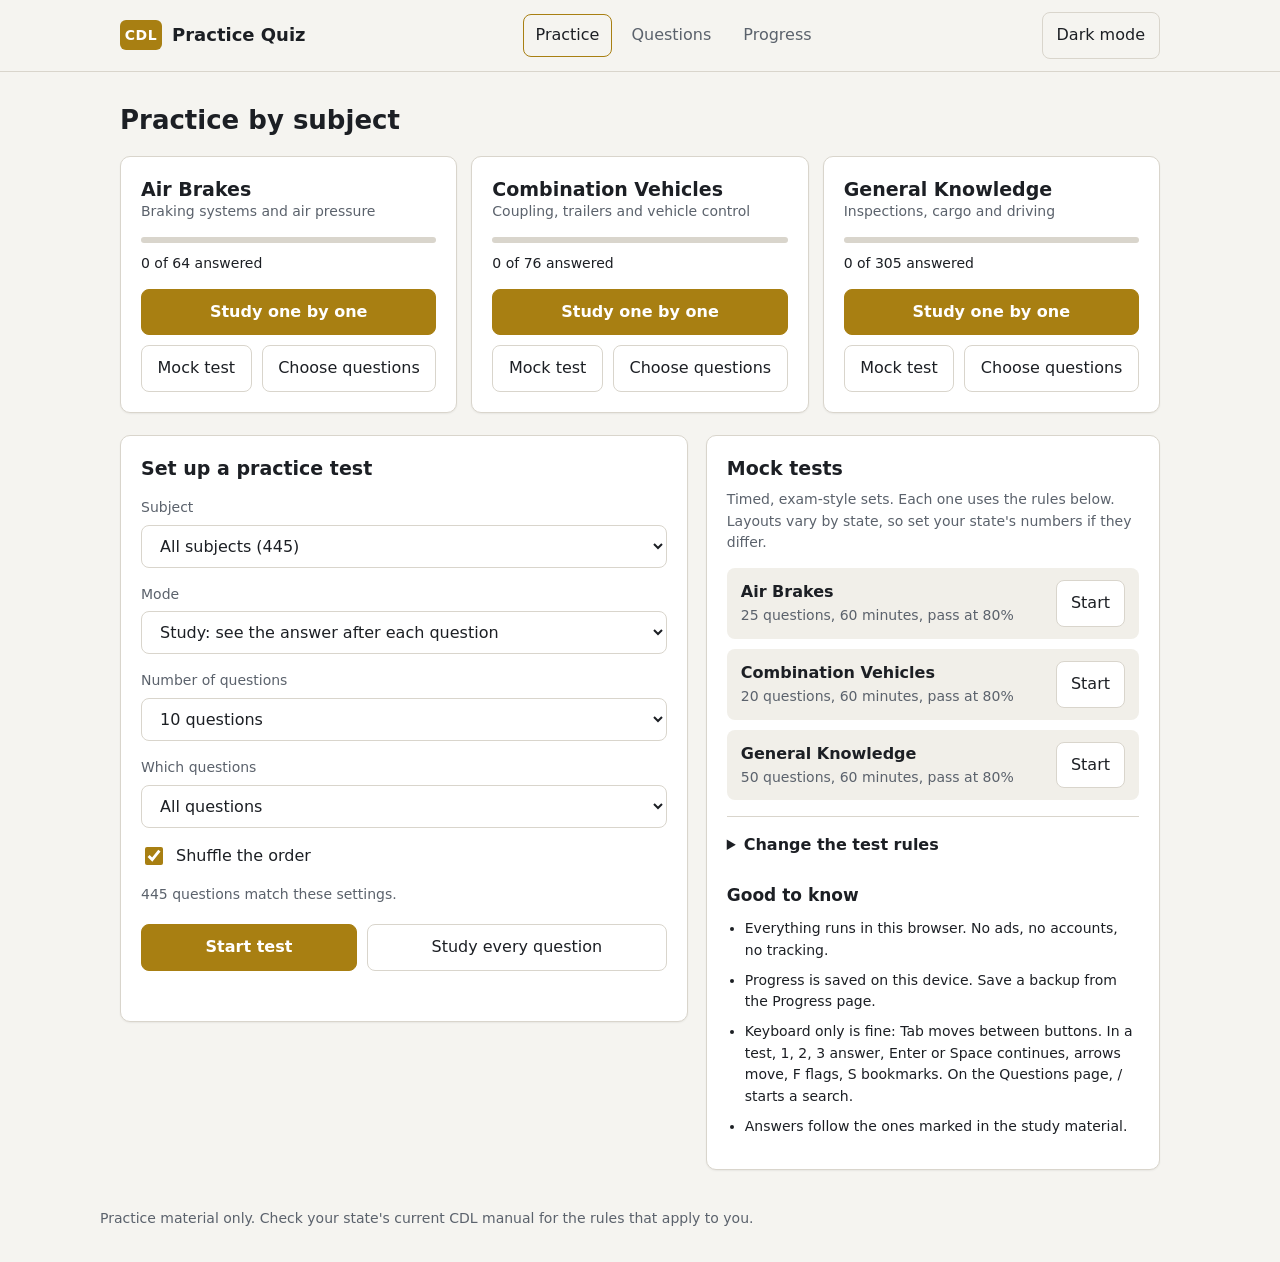
==== CDL-Practice-Quiz.html @ c2ed63c2 "Add an explanation box to the quiz; it appears after an answer once explanations are added" ====
<!doctype html>
<html lang="en" data-theme="dark">
<head>
<meta charset="utf-8">
<meta name="viewport" content="width=device-width,initial-scale=1">
<meta name="description" content="Free CDL practice quiz for air brakes, combination vehicles and general knowledge. Works offline. No ads, no accounts, no tracking.">
<meta http-equiv="Content-Security-Policy" content="default-src 'none'; script-src 'self' 'unsafe-inline'; style-src 'self' 'unsafe-inline'; img-src 'self' data:; connect-src 'none'; manifest-src 'self'; worker-src 'self'; base-uri 'none'; form-action 'none'">
<title>CDL Practice Quiz</title>
<style>
/* Colours are tokens so light and dark stay consistent. data-theme on <html> picks the set. */
:root {
  color-scheme: dark;
  --bg: #15171a;
  --panel: #1f2227;
  --panel-2: #272b31;
  --text: #f1f3f5;
  --muted: #aab1bb;
  --line: #353a42;
  --accent: #e8c65d;
  --accent-ink: #15171a;
  --good: #7fdcb5;
  --good-bg: #1d3a30;
  --bad: #ff9aa0;
  --bad-bg: #42262c;
  --selected-bg: #3a3424;
  --focus: #e8c65d;
  --shadow: 0 1px 2px rgba(0, 0, 0, .35);
  --radius: 10px;
}

:root[data-theme="light"] {
  color-scheme: light;
  --bg: #f5f4f0;
  --panel: #ffffff;
  --panel-2: #f1efe9;
  --text: #1c1f24;
  --muted: #5b626c;
  --line: #d9d5cc;
  --accent: #a87f12;
  --accent-ink: #ffffff;
  --good: #14744b;
  --good-bg: #e2f4ea;
  --bad: #b21f30;
  --bad-bg: #fbe5e7;
  --selected-bg: #faf2d9;
  --focus: #a87f12;
  --shadow: 0 1px 2px rgba(20, 20, 20, .06);
}

* { box-sizing: border-box; }
[hidden] { display: none !important; }

body {
  margin: 0;
  background: var(--bg);
  color: var(--text);
  font: 16px/1.55 system-ui, "Segoe UI", Roboto, sans-serif;
}

h1, h2, h3 { line-height: 1.3; margin: 0 0 12px; }
h1.page-title { font-size: 26px; margin: 8px 0 18px; }
h2 { font-size: 19px; }
h3 { font-size: 17px; }
p { margin: 0 0 10px; }
ul.plain { margin: 0 0 12px; padding-left: 18px; }
ul.plain li { margin-bottom: 8px; }

button, select, input {
  font: inherit;
  color: var(--text);
  background: var(--panel);
  border: 1px solid var(--line);
  border-radius: 8px;
  padding: 10px 14px;
}
button { cursor: pointer; }
button:hover:not(:disabled), select:hover { border-color: var(--accent); }
button:disabled { opacity: .45; cursor: default; }
button:focus-visible, select:focus-visible, input:focus-visible, .button-like:focus-within {
  outline: 3px solid var(--focus);
  outline-offset: 3px;
}
.primary { background: var(--accent); color: var(--accent-ink); border-color: var(--accent); font-weight: 700; }
.ghost { background: transparent; }
.danger { color: var(--bad); }
.error { color: var(--bad); }
select, input[type="number"], input[type="search"] { width: 100%; }
input[type="checkbox"] { width: 18px; height: 18px; padding: 0; accent-color: var(--accent); }

.button-like {
  display: inline-block;
  border: 1px solid var(--line);
  border-radius: 8px;
  padding: 10px 14px;
  cursor: pointer;
  background: var(--panel);
}
.button-like:hover { border-color: var(--accent); }

.wrap { max-width: 1080px; margin: 0 auto; padding: 0 20px; }
.muted { color: var(--muted); }
.small { font-size: 14px; }
.strong { font-weight: 700; }
.hint { margin-top: 14px; }
.foot { padding: 18px 0 32px; }

.skip {
  position: absolute;
  left: -999px;
  top: 0;
  background: var(--accent);
  color: var(--accent-ink);
  padding: 8px 12px;
  z-index: 10;
}
.skip:focus { left: 12px; top: 12px; }

/* header */
.top {
  position: sticky;
  top: 0;
  z-index: 5;
  background: var(--bg);
  border-bottom: 1px solid var(--line);
}
.top-inner { display: flex; flex-wrap: wrap; align-items: center; justify-content: space-between; gap: 10px 18px; padding-top: 12px; padding-bottom: 12px; }
.brand { display: inline-flex; align-items: center; gap: 10px; background: none; border: none; padding: 0; font-weight: 700; }
.brand:hover { border: none; }
.mark {
  display: inline-grid;
  place-items: center;
  width: 42px;
  height: 30px;
  border-radius: 6px;
  background: var(--accent);
  color: var(--accent-ink);
  font-weight: 800;
  font-size: 14px;
  letter-spacing: .04em;
}
.brand-text { font-size: 18px; }
.tabs { display: flex; gap: 6px; flex-wrap: wrap; }
.tabs button { background: none; border-color: transparent; color: var(--muted); padding: 8px 12px; }
.tabs button:hover { border-color: var(--line); color: var(--text); }
.tabs button[aria-current="page"] { color: var(--text); border-color: var(--accent); }

main.wrap { padding-top: 24px; padding-bottom: 20px; }

.panel {
  background: var(--panel);
  border: 1px solid var(--line);
  border-radius: var(--radius);
  padding: 20px;
  box-shadow: var(--shadow);
}

.banner {
  display: flex;
  flex-wrap: wrap;
  justify-content: space-between;
  align-items: center;
  gap: 12px;
  background: var(--panel-2);
  border: 1px solid var(--accent);
  border-radius: var(--radius);
  padding: 14px 18px;
  margin-bottom: 20px;
}
.banner p { margin: 0; }

/* home */
.subject-cards { display: grid; grid-template-columns: repeat(3, minmax(0, 1fr)); gap: 14px; margin-bottom: 22px; }
.subject-card h2 { margin-bottom: 4px; }
.subject-card .bar { margin: 14px 0 10px; }
.subject-card .button-row { margin-top: 14px; }

.home-grid { display: grid; grid-template-columns: minmax(0, 1.25fr) minmax(0, 1fr); gap: 18px; align-items: start; }
#setup-form label { display: block; margin: 16px 0 6px; color: var(--muted); font-size: 14px; }
#setup-form label.check { display: flex; align-items: center; gap: 10px; color: var(--text); font-size: 16px; }
#setup-form #custom { margin-top: 8px; }
#setup-form #match { margin: 16px 0 0; }
.button-row { display: flex; flex-wrap: wrap; gap: 10px; margin-top: 18px; }
.button-row > * { flex: 1 1 auto; }
#setup-message { min-height: 1.4em; margin: 10px 0 0; }

.mock-list { display: grid; gap: 10px; margin: 14px 0 6px; }
.mock-row { display: flex; justify-content: space-between; align-items: center; gap: 12px; background: var(--panel-2); border-radius: 8px; padding: 12px 14px; }
.mock-row p { margin: 0; }
.side-title { margin-top: 22px; }

/* bar */
.bar { height: 6px; background: var(--line); border-radius: 3px; overflow: hidden; }
.bar > div { height: 100%; width: 0; background: var(--accent); transition: width .25s; }

/* quiz */
.quiz-top { display: flex; flex-wrap: wrap; justify-content: space-between; align-items: center; gap: 10px 16px; font-size: 14px; }
.quiz-top-right { display: flex; align-items: center; gap: 8px; flex-wrap: wrap; }
.quiz-top-right #timer { font-variant-numeric: tabular-nums; margin-right: 6px; }
.quiz-top button { padding: 7px 12px; font-size: 14px; }
#progress { transition: width .25s; }
.bar { margin: 14px 0 22px; }
.question { font-size: 23px; line-height: 1.5; margin: 6px 0 22px; outline: none; }
.choices { display: grid; gap: 12px; }
.choice { display: flex; gap: 14px; align-items: flex-start; text-align: left; width: 100%; padding: 16px 18px; min-height: 60px; font-size: 16px; }
.choice .letter { flex: 0 0 28px; font-weight: 700; color: var(--muted); }
.choice.selected { border-color: var(--accent); background: var(--selected-bg); }
.choice.correct { border-color: var(--good); background: var(--good-bg); }
.choice.wrong { border-color: var(--bad); background: var(--bad-bg); }
.choice.locked { cursor: default; }
.choice.locked:hover { border-color: var(--line); }
.choice.selected.locked:hover, .choice.correct.locked:hover, .choice.wrong.locked:hover { border-color: inherit; }

.feedback { min-height: 48px; padding-top: 14px; color: var(--muted); margin: 0; }
.feedback.good { color: var(--good); }
.feedback.bad { color: var(--bad); }

.nav { display: flex; justify-content: space-between; gap: 10px; border-top: 1px solid var(--line); padding-top: 18px; margin-top: 10px; }
.nav button { min-width: 120px; }
.quiz-tools { display: flex; flex-wrap: wrap; gap: 10px; margin: 14px 0 22px; }

.grid { display: flex; flex-wrap: wrap; gap: 6px; border-top: 1px solid var(--line); padding-top: 16px; }
.dot { width: 40px; height: 36px; padding: 0; font-size: 14px; }
.dot.answered { border-color: var(--muted); }
.dot.right { background: var(--good-bg); border-color: var(--good); }
.dot.wrong { background: var(--bad-bg); border-color: var(--bad); }
.dot.flagged { box-shadow: inset 0 -3px 0 var(--accent); }
.dot.active { outline: 2px solid var(--accent); outline-offset: 2px; }

/* results */
.result-card { text-align: left; margin-bottom: 18px; }
.score { font-size: 46px; font-weight: 800; line-height: 1.1; margin: 0 0 6px; }
.verdict { font-size: 18px; font-weight: 700; margin: 0 0 8px; }
.verdict.good { color: var(--good); }
.verdict.bad { color: var(--bad); }
.breakdown { margin-bottom: 16px; }
.breakdown .row { display: flex; justify-content: space-between; padding: 10px 0; border-top: 1px solid var(--line); }
.review-head { display: flex; flex-wrap: wrap; justify-content: space-between; align-items: center; gap: 10px; margin: 30px 0 12px; }
.review-head h2 { margin: 0; }
label.inline { color: var(--muted); font-size: 14px; display: flex; align-items: center; gap: 8px; }
label.inline select { width: auto; }
.review-item { background: var(--panel); border: 1px solid var(--line); border-left-width: 4px; border-radius: 8px; padding: 14px 18px; margin-bottom: 12px; }
.review-item.right { border-left-color: var(--good); }
.review-item.wrong { border-left-color: var(--bad); }
.review-item.unanswered { border-left-color: var(--muted); }
.review-item.ungraded { border-left-color: var(--line); }
.review-item h3 { margin: 4px 0 8px; }
.review-item p { margin: 4px 0; }

/* browse */
.toolbar { display: grid; grid-template-columns: minmax(0, 2fr) minmax(0, 1.3fr) minmax(0, 1fr); gap: 10px; margin-bottom: 10px; }
.browse-list { display: grid; gap: 12px; }
.browse-card { padding: 16px 18px; }
.browse-card h3 { margin: 6px 0 10px; font-size: 17px; }
.browse-head { display: flex; flex-wrap: wrap; justify-content: space-between; align-items: center; gap: 8px; font-size: 14px; }
.badge { font-size: 13px; padding: 3px 9px; border-radius: 999px; border: 1px solid var(--line); color: var(--muted); }
.badge.missed { color: var(--bad); border-color: var(--bad); }
.badge.correct { color: var(--good); border-color: var(--good); }
.browse-answer { margin-bottom: 12px; }
.browse-option { margin: 4px 0; padding: 6px 10px; border-radius: 6px; }
.browse-option.correct { background: var(--good-bg); color: var(--good); }
.browse-card .button-row { margin-top: 6px; }
.browse-card .button-row > * { flex: 0 0 auto; }

/* progress */
.stat-cards { display: grid; grid-template-columns: repeat(auto-fit, minmax(150px, 1fr)); gap: 12px; margin-bottom: 18px; }
.stat-card { padding: 14px 16px; display: grid; gap: 2px; }
.stat-card strong { font-size: 24px; line-height: 1.2; }
.two-col { display: grid; grid-template-columns: minmax(0, 1fr) minmax(0, 1fr); gap: 18px; margin-bottom: 18px; }
.two-col > .panel { margin: 0; }
.subject-row { display: grid; grid-template-columns: 1.4fr 1fr 1fr; gap: 6px 14px; align-items: center; padding: 10px 0; border-top: 1px solid var(--line); }
.subject-row .bar { grid-column: 1 / -1; }
.recent-row { display: grid; grid-template-columns: 1.2fr 1.6fr 1fr; gap: 10px; padding: 8px 0; border-top: 1px solid var(--line); align-items: baseline; }
#most-missed p { border-top: 1px solid var(--line); padding: 8px 0; margin: 0; }
#most-missed p:first-child { border-top: none; }
#recent, #subject-table { margin-bottom: 0; }
.panel > h2 + .muted { margin-top: -4px; }

@media (max-width: 900px) {
  .subject-cards { grid-template-columns: 1fr; }
  .home-grid, .two-col { grid-template-columns: 1fr; }
  .stat-cards { grid-template-columns: repeat(2, minmax(0, 1fr)); }
  .toolbar { grid-template-columns: 1fr; }
}
@media (max-width: 560px) {
  .wrap { padding: 0 16px; }
  .question { font-size: 20px; }
  .nav button { min-width: 0; flex: 1 1 0; }
  .dot { width: 36px; }
  .score { font-size: 40px; }
  .subject-row, .recent-row { grid-template-columns: 1fr; }
  .tabs button { padding: 7px 9px; font-size: 14px; }
  .brand-text { display: none; }
}

/* spacing between full-width panels on the progress page */
#stats > .panel { margin-bottom: 18px; }

/* test rules */
.rules { margin-top: 16px; border-top: 1px solid var(--line); padding-top: 12px; }
.rules summary { cursor: pointer; font-weight: 700; padding: 4px 0; }
.rules-form { display: grid; gap: 10px; margin-top: 10px; }
.rules-row { display: grid; grid-template-columns: minmax(0, 1.4fr) repeat(3, minmax(0, 1fr)); gap: 8px; align-items: center; background: var(--panel-2); border-radius: 8px; padding: 10px 12px; }
.rule-field { display: grid; gap: 4px; font-size: 13px; color: var(--muted); }
.rule-field input { width: 100%; padding: 6px 8px; }
@media (max-width: 560px) { .rules-row { grid-template-columns: 1fr; } }

/* reports and install */
.report-box { margin-top: 14px; background: var(--panel-2); border: 1px solid var(--line); border-radius: 8px; padding: 14px; }
.report-box label { display: block; margin-bottom: 6px; color: var(--muted); font-size: 14px; }
.report-box textarea { width: 100%; font: inherit; color: var(--text); background: var(--panel); border: 1px solid var(--line); border-radius: 8px; padding: 10px 12px; resize: vertical; }
.report-box #report-message { min-height: 1.2em; margin: 8px 0 0; }
.report-row { border-top: 1px solid var(--line); padding: 12px 0; }
.report-row h3 { font-size: 16px; margin: 4px 0 6px; }
.report-row p { margin: 4px 0; }

/* explanation after an answer */
.why { margin: 0 0 16px; padding: 12px 14px; background: var(--panel-2); border-left: 4px solid var(--accent); border-radius: 6px; }
</style>
<link rel="manifest" href="manifest.webmanifest">
<link rel="apple-touch-icon" href="icons/apple-touch-icon.png">
<meta name="theme-color" content="#15171a">
<meta name="apple-mobile-web-app-capable" content="yes">
<meta name="apple-mobile-web-app-title" content="CDL Quiz">
</head>
<body>

<a class="skip" href="#main">Skip to content</a>

<header class="top">
  <div class="wrap top-inner">
    <button class="brand" type="button" data-nav="home" aria-label="CDL Practice Quiz, home">
      <span class="mark" aria-hidden="true">CDL</span>
      <span class="brand-text">Practice Quiz</span>
    </button>
    <nav class="tabs" aria-label="Main">
      <button type="button" data-nav="home" aria-current="page">Practice</button>
      <button type="button" data-nav="browse">Questions</button>
      <button type="button" data-nav="stats">Progress</button>
    </nav>
    <button id="theme" type="button" class="ghost">Light mode</button>
  </div>
</header>

<main id="main" class="wrap">

  <!-- Practice home -->
  <section id="home" class="view" aria-labelledby="home-title">
    <div id="resume-box" class="banner" hidden>
      <p id="resume-text"></p>
      <button id="resume" type="button" class="primary">Resume test</button>
    </div>

    <h1 id="home-title" class="page-title">Practice by subject</h1>
    <div id="subject-cards" class="subject-cards"></div>

    <div class="home-grid">
      <form id="setup-form" class="panel" autocomplete="off">
        <h2>Set up a practice test</h2>

        <label for="subject">Subject</label>
        <select id="subject"></select>

        <label for="mode">Mode</label>
        <select id="mode">
          <option value="study">Study: see the answer after each question</option>
          <option value="exam">Exam: see results at the end</option>
        </select>

        <label for="length">Number of questions</label>
        <select id="length">
          <option value="10">10 questions</option>
          <option value="25">25 questions</option>
          <option value="50">50 questions</option>
          <option value="all">All matching questions</option>
          <option value="custom">Choose a number</option>
        </select>
        <input id="custom" type="number" min="1" max="445" value="20" aria-label="Custom number of questions" hidden>

        <label for="pool">Which questions</label>
        <select id="pool">
          <option value="all">All questions</option>
          <option value="missed">Questions I got wrong last time</option>
          <option value="new">Questions I have not seen yet</option>
          <option value="due">Due for review now (spaced review)</option>
          <option value="saved">Bookmarked questions</option>
        </select>

        <label class="check"><input id="shuffle" type="checkbox" checked> Shuffle the order</label>

        <p id="match" class="muted small" aria-live="polite"></p>

        <div class="button-row">
          <button id="start" type="submit" class="primary">Start test</button>
          <button id="study-all" type="button">Study every question</button>
        </div>
        <p id="setup-message" class="small error" role="status"></p>
      </form>

      <div class="panel">
        <h2>Mock tests</h2>
        <p class="muted small">Timed, exam-style sets. Each one uses the rules below. Layouts vary by state, so set your state's numbers if they differ.</p>
        <div id="mock-list" class="mock-list"></div>
        <details class="rules">
          <summary>Change the test rules</summary>
          <p class="muted small">Questions, pass mark, and time limit for each mock test. The typical layout is the starting point.</p>
          <div id="rules-form" class="rules-form"></div>
          <div class="button-row"><button id="rules-reset" type="button">Use the typical layout</button></div>
          <p id="rules-message" class="small" role="status"></p>
        </details>
        <h3 class="side-title">Good to know</h3>
        <ul class="plain small">
          <li>Everything runs in this browser. No ads, no accounts, no tracking.</li>
          <li>Progress is saved on this device. Save a backup from the Progress page.</li>
          <li>Keyboard only is fine: Tab moves between buttons. In a test, 1, 2, 3 answer, Enter or Space continues, arrows move, F flags, S bookmarks. On the Questions page, / starts a search.</li>
          <li>Answers follow the ones marked in the study material.</li>
        </ul>
      </div>
    </div>
  </section>

  <!-- Quiz -->
  <section id="quiz" class="view" hidden aria-label="Test in progress">
    <div class="quiz-top">
      <div>
        <span id="position" class="strong"></span>
        <span id="topic" class="muted"></span>
      </div>
      <div class="quiz-top-right">
        <span id="timer" class="muted"></span>
        <button id="report-btn" type="button" class="ghost" aria-expanded="false" aria-controls="report-box">Report a problem</button>
        <button id="flag" type="button" class="ghost" aria-pressed="false">Flag</button>
        <button id="bookmark" type="button" class="ghost" aria-pressed="false">Bookmark</button>
      </div>
    </div>
    <div class="bar" aria-hidden="true"><div id="progress"></div></div>

    <h2 id="question" class="question" tabindex="-1"></h2>
    <div id="choices" class="choices"></div>
    <p id="feedback" class="feedback" aria-live="polite"></p>
    <p id="why" class="why" hidden></p>

    <div id="report-box" class="report-box" hidden>
      <label for="report-note">What looks wrong with this question? (optional)</label>
      <textarea id="report-note" rows="3" maxlength="500"></textarea>
      <div class="button-row"><button id="report-save" type="button">Save report</button></div>
      <p id="report-message" class="small" role="status"></p>
    </div>

    <div class="nav">
      <button id="prev" type="button">Previous</button>
      <button id="next" type="button" class="primary">Next</button>
    </div>
    <div class="quiz-tools">
      <button id="finish" type="button">Finish test</button>
      <button id="exit" type="button" class="ghost">Save and exit</button>
    </div>

    <nav id="grid" class="grid" aria-label="Questions in this test"></nav>
    <p class="hint muted small">Keys: 1, 2, 3 answer. Enter or Space goes to the next question. Left and right arrows move. F flags. S bookmarks.</p>
  </section>

  <!-- Results -->
  <section id="results" class="view" hidden aria-labelledby="results-title">
    <h1 id="results-title" class="page-title">Test results</h1>
    <div class="result-card panel">
      <p id="score" class="score"></p>
      <p id="verdict" class="verdict" hidden></p>
      <p id="result-text" class="muted"></p>
      <p id="result-time" class="muted small"></p>
    </div>
    <div id="breakdown" class="breakdown"></div>

    <div class="button-row">
      <button id="retry" type="button" class="primary">Practice the ones I missed</button>
      <button id="home-from-results" type="button">Back to practice</button>
    </div>

    <div class="review-head">
      <h2>Review</h2>
      <label class="inline" for="review-filter">Show
        <select id="review-filter">
          <option value="all">All questions</option>
          <option value="wrong">Wrong</option>
          <option value="unanswered">Unanswered</option>
          <option value="flagged">Flagged</option>
          <option value="ungraded">Not scored</option>
        </select>
      </label>
    </div>
    <div id="review"></div>
  </section>

  <!-- Browse all questions -->
  <section id="browse" class="view" hidden aria-labelledby="browse-title">
    <h1 id="browse-title" class="page-title">All questions</h1>
    <div class="toolbar">
      <input id="search" type="search" placeholder="Search questions and answers" aria-label="Search questions">
      <select id="browse-subject" aria-label="Subject"></select>
      <select id="browse-status" aria-label="Show">
        <option value="all">Every question</option>
        <option value="new">Not seen yet</option>
        <option value="missed">Last answer wrong</option>
        <option value="correct">Last answer right</option>
        <option value="saved">Bookmarked</option>
      </select>
    </div>
    <p id="browse-count" class="muted small" aria-live="polite"></p>
    <div id="browse-list" class="browse-list"></div>
  </section>

  <!-- Progress and backup -->
  <section id="stats" class="view" hidden aria-labelledby="stats-title">
    <h1 id="stats-title" class="page-title">Your progress</h1>
    <div id="stat-cards" class="stat-cards"></div>

    <div class="two-col">
      <div class="panel">
        <h2>By subject</h2>
        <div id="subject-table"></div>
      </div>
      <div class="panel">
        <h2>Questions you miss most</h2>
        <div id="most-missed"></div>
      </div>
    </div>

    <div class="panel">
      <h2>Recent tests</h2>
      <div id="recent"></div>
    </div>

    <div class="panel">
      <h2>Reported questions</h2>
      <p class="muted small">Questions you reported from the quiz. They stay on this device. To send them to the maintainer, save a backup file and attach it to a GitHub issue.</p>
      <div id="reports"></div>
    </div>

    <div class="panel">
      <h2>Your data</h2>
      <p class="muted small">Stored only in this browser. Save a backup file to keep it or to move it to another computer.</p>
      <div class="button-row">
        <button id="export" type="button">Save backup file</button>
        <button id="import-button" type="button">Load backup file</button>
        <input id="import" type="file" accept="application/json,.json" hidden>
        <button id="reset" type="button" class="danger">Erase all progress</button>
      </div>
      <p id="data-message" class="small" role="status"></p>
    </div>
  </section>

</main>

<footer class="wrap foot muted small">
  Practice material only. Check your state's current CDL manual for the rules that apply to you.
</footer>

<script>
// Question bank for the CDL practice quiz.
// Each entry: id, subject, number (position in the source study file), question,
// options (always three), and answer (index of the correct option, or null when
// the source marks no answer; those questions are shown but not scored).
const QUESTIONS = [
  {"id":"air-brakes-1","subject":"Air Brakes","number":1,"question":"Total stopping distance for air brakes is longer than that for hydraulic brakes due to_____ distance.","options":["Brake lag.","Reaction.","Effective braking."],"answer":0},
  {"id":"air-brakes-2","subject":"Air Brakes","number":2,"question":"Air braking takes more time than hydraulic braking because air:","options":["Brakes use different brake drums.","Takes more time to flow through the lines than hydraulic fluid.","Brakes require heavier return springs."],"answer":1},
  {"id":"air-brakes-3","subject":"Air Brakes","number":3,"question":"In air brakes vehicles, the parking brakes should be used:","options":["As little as possible.","Any time when vehicle is parked.","To hold your speed when going downhill."],"answer":1},
  {"id":"air-brakes-4","subject":"Air Brakes","number":4,"question":"The stop light switch:","options":["Tells you when the air brake system is low on air pressure.","Tells you when you need to use your emergency brakes.","Turns on your brake lights to warn drivers T behind you."],"answer":2},
  {"id":"air-brakes-5","subject":"Air Brakes","number":5,"question":"An air brake system is fully charged at ______ psi.","options":["75","100","125"],"answer":2},
  {"id":"air-brakes-6","subject":"Air Brakes","number":6,"question":"Repeatedly partially pressing and releasing the brake pedal may result in:","options":["A loss of brake air pressure.","A build up of brake air pressure.","No change of brake air pressure."],"answer":0},
  {"id":"air-brakes-7","subject":"Air Brakes","number":7,"question":"The proper use of the brakes when going down a long steep grade after selecting a proper gear is to brake until your speed is about _________ mph below the posted speed for your safety and release your brakes.","options":["5","10","15"],"answer":0},
  {"id":"air-brakes-8","subject":"Air Brakes","number":8,"question":"Excessive heat caused by using your brakes too often can also cause:","options":["Modulating control valve to wear out.","Brake lines to plug.","Brakes to fade or fail."],"answer":2},
  {"id":"air-brakes-9","subject":"Air Brakes","number":9,"question":"Excessive use of the service brakes results in overheating which can lead to:","options":["Improper adjustment of the S-cam.","Increased contact between the brake drums and brake linings.","Expansion of the brake drums."],"answer":2},
  {"id":"air-brakes-10","subject":"Air Brakes","number":10,"question":"During normal driving, spring brakes are usually held back by:","options":["Bolts.","Air pressure.","Spring pressure."],"answer":1},
  {"id":"air-brakes-11","subject":"Air Brakes","number":11,"question":"The supply pressure gauge shows how much pressure:","options":["Is in the air tanks.","Tractor brake lines.","Trailer brake lines."],"answer":0},
  {"id":"air-brakes-12","subject":"Air Brakes","number":12,"question":"Modern air brake systems combine three different systems. They are the service, the parking and the ______ brakes.","options":["Emergency.","Foot.","S-cam."],"answer":0},
  {"id":"air-brakes-13","subject":"Air Brakes","number":13,"question":"If you must make an emergency stop, you should brake so you:","options":["Use the hand brake before the brake pedal.","Vehicle stays in CT Can steer and so your vehicle stays in a straight line.","Use the full power of the brakes to lock them."],"answer":1},
  {"id":"air-brakes-14","subject":"Air Brakes","number":14,"question":"Why should you drain water from compressed air tanks?","options":["The low boiling point of water reduces braking power.","Water can freeze in cold weather and cause brake failure.","To keep from fowling the air compressor oil."],"answer":1},
  {"id":"air-brakes-15","subject":"Air Brakes","number":15,"question":"The brake system that applies and releases the brakes when the driver uses the brake pedal is the __________ brake system.","options":["Emergency.","Service.","Parking."],"answer":1},
  {"id":"air-brakes-16","subject":"Air Brakes","number":16,"question":"The use of air brakes on a long and steep downgrade under normal conditions is only a supplement to:","options":["The use of the spring brakes.","The use of the front brakes limiting valve.","The braking effect of the engine."],"answer":2},
  {"id":"air-brakes-17","subject":"Air Brakes","number":17,"question":"Some air brake systems have an alcohol evaporator. What may happen if you don't keep the proper level of an alcohol?","options":["The S-cam may not take back when you release the brake pedal.","Ice may form in the air storage tank and cause a brake failure.","Ice may form on the brake drums and wear C them out."],"answer":1},
  {"id":"air-brakes-18","subject":"Air Brakes","number":18,"question":"The S-cam:","options":["Controls the flow air to each of the brake chambers.","Pulls the brake shoes away from the drum and allow the wheels to roll freely.","Forces the brake shoes against the inside of the brake drum."],"answer":2},
  {"id":"air-brakes-19","subject":"Air Brakes","number":19,"question":"A straight truck or bus air brake system should not leak at the rate of more than _______ psi per minute with the engine off and the brakes released.","options":["1","2","3"],"answer":1},
  {"id":"air-brakes-20","subject":"Air Brakes","number":20,"question":"The air compressor should stop pumping air when pressure reach _____ psi.","options":["100","125","150"],"answer":1},
  {"id":"air-brakes-21","subject":"Air Brakes","number":21,"question":"Emergency stab braking is:","options":["Press hard on a brake pedal and apply hand valve until you stop.","Use light steady pressure on the brake pedal.","Brake as hard as you can, release the brakes when the wheels lock, and brake again when the wheels start rolling."],"answer":2},
  {"id":"air-brakes-22","subject":"Air Brakes","number":22,"question":"The parking or emergency brake on a heavy vehicle can only be held in position ion by something that cannot leak away, like:","options":["Spring pressure.","Air pressure.","Hydraulic pressure."],"answer":0},
  {"id":"air-brakes-23","subject":"Air Brakes","number":23,"question":"Your brakes are fading when:","options":["You have to push harder on the brake pedal to control your speed on a downgrade.","Less pressure is needed on the brake pedalfor each stop.","The brake pedal feel spongy when you apply pressure."],"answer":0},
  {"id":"air-brakes-24","subject":"Air Brakes","number":24,"question":"The air loss rate for a straight truck or bus with the engine off and the brakes on should not be more than:","options":["1 psi in one minute.","2 psi in 45 seconds.","3 psi in one minute."],"answer":2},
  {"id":"air-brakes-25","subject":"Air Brakes","number":25,"question":"It is not safe to drive a vehicle that has brake drums with cracks that are longer than ________ of the width of the friction area.","options":["One half.","One fourth.","One eighth."],"answer":0},
  {"id":"air-brakes-26","subject":"Air Brakes","number":26,"question":"In ideal conditions, a truck or bus with an air brake going at 55 mph would require stopping distance of:","options":["Less than 100 feet.","100-300 feet.","More than 300 feet."],"answer":2},
  {"id":"air-brakes-27","subject":"Air Brakes","number":27,"question":"When the brakes are applied the brake shoes (or linings) are pressed against the:","options":["Brake drum or disc.","Slack adjuster.","S-cam."],"answer":0},
  {"id":"air-brakes-28","subject":"Air Brakes","number":28,"question":"If you do not have automatic tank drains, how often should you drain the oil and water from the bottom of compressed air storage tanks?","options":["After every four hours of service.","At the end of each day of driving.","Once a week."],"answer":1},
  {"id":"air-brakes-29","subject":"Air Brakes","number":29,"question":"If the spring brakes are on, when should you push the brake pedal?","options":["Only when driving down a hill.","Only on the slippery road.","Never."],"answer":2},
  {"id":"air-brakes-30","subject":"Air Brakes","number":30,"question":"Which of these is NOT a proper time to apply the parking brakes?","options":["To brake vehicle very hard, in other word.","To use parking brakes if you park for less than one hour.","If you are going to use the parking brakes you need to make sure that they will hold the vehicle."],"answer":0},
  {"id":"air-brakes-31","subject":"Air Brakes","number":31,"question":"Your truck has a dual air system and one of the system loses its pressure. What will happen?","options":["Brake drums will not be fully pressurized.","The manual slack adjusters of the S-cam brakes will not be set properly.","Either the front or back brake will not be fully operational."],"answer":2},
  {"id":"air-brakes-32","subject":"Air Brakes","number":32,"question":"The most common type of foundation brake found on heavy vehicles is the:","options":["Wedge drum.","S-cam drum.","Disc brake."],"answer":1},
  {"id":"air-brakes-33","subject":"Air Brakes","number":33,"question":"All air brake equipped vehicles have:","options":["A supply pressure gauge.","An air usage gauge.","A backup hydraulic system."],"answer":0},
  {"id":"air-brakes-34","subject":"Air Brakes","number":34,"question":"If your truck has a properly functioning dual air brake system and minimum size air tanks the air pressure should build up from 85 to 100 psi within how many seconds?","options":["30","45","60"],"answer":1},
  {"id":"air-brakes-35","subject":"Air Brakes","number":35,"question":"If you are driving down a steep downgrade and you have reached your \"safe\" speed of 40 mph, you would apply the service brakes until your speed drops to___ mph.","options":["25","30","35"],"answer":2},
  {"id":"air-brakes-36","subject":"Air Brakes","number":36,"question":"The air brake lag distance at 55 mph on dry pavement adds about___feet.","options":["12","32","52"],"answer":1},
  {"id":"air-brakes-37","subject":"Air Brakes","number":37,"question":"You have a major leak in the service line and put on the brakes. Service air pressure will escape and cause the:","options":["Trailer tank pressure to be lost.","Tractor spring brakes to lock on.","Trailer emergency brakes s to come on."],"answer":2},
  {"id":"air-brakes-38","subject":"Air Brakes","number":38,"question":"Any time you park, use the parking brakes, except:","options":["If the brakes are very hot (e.g., after just coming down grade a steep grade).","If you are going to test the parking brake make sure that it holds the vehicle.","If you will only be stopped for less than one hour."],"answer":0},
  {"id":"air-brakes-39","subject":"Air Brakes","number":39,"question":"Emergency controlled braking is when you:","options":["Apply the brakes as hard as you can without locking the wheels.","Brake as hard as you can, release the brakes when the wheels lock, and brake again when the wheels start rolling.","Apply the hand valve for one second, then push hard on the brakes."],"answer":0},
  {"id":"air-brakes-40","subject":"Air Brakes","number":40,"question":"The most important thing to do when a low air pressure warning comes on is:","options":["Upshift.","Downshift.","Stop and safely park as soon as possible."],"answer":2},
  {"id":"air-brakes-41","subject":"Air Brakes","number":41,"question":"With air brake vehicles, the parking brakes should be used:","options":["Whenever you leave the vehicle unattended.","As little as possible.","Only during pre and post-trip inspections."],"answer":0},
  {"id":"air-brakes-42","subject":"Air Brakes","number":42,"question":"Parking or emergency brakes of trucks and buses can be legally held on by____pressure.","options":["Spring.","Air.","Fluid."],"answer":0},
  {"id":"air-brakes-43","subject":"Air Brakes","number":43,"question":"To check the free play of manual slack adjusters of S-cam brakes, you should park on:","options":["Level ground, chock the wheels and release the parking brakes.","Level ground and apply the parking brakes, then apply service brakes.","Level ground and drain off air pressure before checking the adjustment."],"answer":0},
  {"id":"air-brakes-44","subject":"Air Brakes","number":44,"question":"Under normal conditions in order to engage the parking brakes driver:","options":["Turn off the engine.","Let the air out of air brake system.","Be sure that the air brake system is fully pressurized."],"answer":1},
  {"id":"air-brakes-45","subject":"Air Brakes","number":45,"question":"How should you check that your service brakes are working properly?","options":["Park on slight grade, drain off air pressure,set parking brake and check to the movement.","Park on a level ground, chock the wheels,engage the parking brakes when you have the correct amount of air pressure to do so and shut the engine off.","Park on level ground, wait until normal air pressure is reached, release the parking brake and move forward slowly at about 5 mph. Then apply the brakes firmly using the brake pedal."],"answer":2},
  {"id":"air-brakes-46","subject":"Air Brakes","number":46,"question":"If air pressure is not built up within the correct amount of time, then:","options":["You should be ready to use your parking brakes to help stop.","The alcohol container may be low.","Your air pressure may drop too low during driving, requiring an emergency stop."],"answer":2},
  {"id":"air-brakes-47","subject":"Air Brakes","number":47,"question":"The air compressor governor controls:","options":["The speed of the air compressor.","Air pressure applied to the brakes.","When air is pumped into the air tanks."],"answer":2},
  {"id":"air-brakes-48","subject":"Air Brakes","number":48,"question":"If your vehicle has an alcohol evaporator, it is there to:","options":["Eliminate the need for daily tank draining.","Boost tank pressure the same way that turbocharges boost engine.","Reduce the risk of icing in air brake valves in cold weather."],"answer":2},
  {"id":"air-brakes-49","subject":"Air Brakes","number":49,"question":"A slack adjusters freeplay needs to be adjusted if it is more than about____ how many inches when you pull hard on it?","options":["One fourth inch.","One half inch.","One inch."],"answer":2},
  {"id":"air-brakes-50","subject":"Air Brakes","number":50,"question":"The modulating control valve allows you to control:","options":["Spring brakes.","Front brakes.","Amount of air pressure in the brake system."],"answer":0},
  {"id":"air-brakes-51","subject":"Air Brakes","number":51,"question":"The brake pedal in an air brake system:","options":["Controls the speed of the air compressor.","Controls the air pressure applied to the brakes.","Is connected to slack adjusters by a series of rods and linkages."],"answer":1},
  {"id":"air-brakes-52","subject":"Air Brakes","number":52,"question":"The spring brakes used on tractors and straight trucks will bring your truck to a stop when the air pressure drops below____ psi.","options":["20","60","100"],"answer":0},
  {"id":"air-brakes-53","subject":"Air Brakes","number":53,"question":"When is it OK to leave your truck unattended without applying the parking brakes and choking the wheels?","options":["Never.","If you will be away from the truck for a few minutes.","If you are conducting a pre-trip inspection."],"answer":0},
  {"id":"air-brakes-54","subject":"Air Brakes","number":54,"question":"To test air service brakes, you should:","options":["Stop the vehicle, put it in a low gear, depress the service brakes, and then gently pull against the brakes.","Brake firmly while slowly moving forward.","Brake slowly while moving backward."],"answer":1},
  {"id":"air-brakes-55","subject":"Air Brakes","number":55,"question":"Before driving a truck or bus with a dual air brake system, the air pressure must be at least____ psi.","options":["80","100","120"],"answer":1},
  {"id":"air-brakes-56","subject":"Air Brakes","number":56,"question":"The application pressure gauge shows how much air pressure you:","options":["Have in the air tanks.","Are applying to the brakes.","Have in a modulating control valve."],"answer":1},
  {"id":"air-brakes-57","subject":"Air Brakes","number":57,"question":"The safety valve discharges automatically at the pressure of:","options":["50","100","150"],"answer":2},
  {"id":"air-brakes-58","subject":"Air Brakes","number":58,"question":"Which of the following about antilock braking system is true?","options":["ABS won't help you avoid skids caused by over braking.","ABS changes the way you brakes in emergencies.","ABS allows you to drive faster, follow more closely, and drive less carefully."],"answer":1},
  {"id":"air-brakes-59","subject":"Air Brakes","number":59,"question":"If your vehicle has an alcohol evaporator, every day during cold weather you should:","options":["Check and fill the alcohol level.","Change the alcohol from a new bottle.","Check the oil for alcohol content."],"answer":0},
  {"id":"air-brakes-60","subject":"Air Brakes","number":60,"question":"If your truck or bus has dual parking control valves, you can use pressure from a separate tank to:","options":["Balance the service brake system when you are parked.","Stay parked twice as long without using up service air pressure.","Release the spring emergency/parking brakes to move a short distance."],"answer":0},
  {"id":"air-brakes-61","subject":"Air Brakes","number":61,"question":"Your vehicle has a dual air brake system. If a low air pressure warning comes on for only one system, you should:","options":["Bring the vehicle to a safe stop and continue only after the system is fixed.","Reduce your speed, and test the remaining system while under way.","Reduce your speed, and drive to the nearest garage for repairs."],"answer":0},
  {"id":"air-brakes-62","subject":"Air Brakes","number":62,"question":"The air leakage rate for combination vehicles (engine off, brakes on) should be less than____ psi per minute.","options":["2","3","4"],"answer":2},
  {"id":"air-brakes-63","subject":"Air Brakes","number":63,"question":"The driver must be able to see a low air pressure warning which comes on before pressure in the service air tanks falls below_____ psi.","options":["40","60","80"],"answer":1},
  {"id":"air-brakes-64","subject":"Air Brakes","number":64,"question":"The braking power of the spring brakes:","options":["Is not affected by the condition of the service brakes.","Depends on the service brakes being in adjustment.","Increases when the service brakes are hot."],"answer":1},
  {"id":"combination-vehicles-1","subject":"Combination Vehicles","number":1,"question":"What will happen if the air lines are crossed when you hook up to an old trailer?","options":["The hand valve will apply the tractor brakes instead of the trailer brakes.","If the trailer has no spring brakes, you could drive away but you would not have trailer brakes.","The brake lights will not come on when you press the brake pedal."],"answer":1},
  {"id":"combination-vehicles-2","subject":"Combination Vehicles","number":2,"question":"The earliest and best way to recognize that the trailer has started to skid is by:","options":["Seeing it in your mirrors.","Feel for \"pulling\" in the cab.","Hear the wheels skidding."],"answer":0},
  {"id":"combination-vehicles-3","subject":"Combination Vehicles","number":3,"question":"Air brake equipped trailers made before 1975:","options":["Often do not have spring brakes.","Usually need a glad hand converter.","Cannot be legally operated on interstate highways."],"answer":0},
  {"id":"combination-vehicles-4","subject":"Combination Vehicles","number":4,"question":"How should you test the tractor-semitrailer connection for security?","options":["Look at it carefully.","Rock the trailer back and forth with the trailer brakes locked.","Pull gently forward in low gear against the locked trailer brakes then look at it carefully."],"answer":2},
  {"id":"combination-vehicles-5","subject":"Combination Vehicles","number":5,"question":"If you cannot make a turn without enteringanother traffic line, you should:","options":["Turn wide as you complete your turn.","Not make that turn - go to another place where you won't have to cross into another line.","Turn wide before you start your turn."],"answer":0},
  {"id":"combination-vehicles-6","subject":"Combination Vehicles","number":6,"question":"Loss of air pressure in the emergency line causes:","options":["The relay valves to close.","An increase in air pressure to the service brakes.","The trailer's emergency brakes to come on."],"answer":2},
  {"id":"combination-vehicles-7","subject":"Combination Vehicles","number":7,"question":"When connecting the glad hands, press the two seals of the couplers together at a _______ degree angle to one another.","options":["45","90","180"],"answer":1},
  {"id":"combination-vehicles-8","subject":"Combination Vehicles","number":8,"question":"Compared to a straight truck or bus, there are _________ things to inspect in combination vehicle.","options":["Fewer.","The same number of.","More."],"answer":2},
  {"id":"combination-vehicles-9","subject":"Combination Vehicles","number":9,"question":"How much space should be allowed between upper and lower fifth wheel after coupling?","options":["About 1/4 inch.","Just enough to see light through it.","None."],"answer":2},
  {"id":"combination-vehicles-10","subject":"Combination Vehicles","number":10,"question":"The air leakage rate for a combination vehicle (engine off, brakes off) should be less than ______ psi per minute.","options":["1/2.","2","3"],"answer":2},
  {"id":"combination-vehicles-11","subject":"Combination Vehicles","number":11,"question":"If the service air line comes apart while you are driving a combination vehicle but the emergency line stays together, what will happen right away?","options":["The trailer's tank will exhaust through the open line.","The emergency trailer brakes will come on.","Nothing is likely to happen until you try to apply the brakes."],"answer":2},
  {"id":"combination-vehicles-12","subject":"Combination Vehicles","number":12,"question":"The front trailer supports are up and the trailer is resting on the tractor. Make sure:","options":["There is enough clearance between the upper and lower fifth wheel.","The safety latch is in the unlocked position.","There is enough clearance between the tractor frame and the landing gear."],"answer":2},
  {"id":"combination-vehicles-13","subject":"Combination Vehicles","number":13,"question":"A tractor with a(n) __________ trailer requires the shortest amount of stopping distance.","options":["Empty.","Lightly loaded.","Fully loaded."],"answer":2},
  {"id":"combination-vehicles-14","subject":"Combination Vehicles","number":14,"question":"A tractor-trailer vehicle combination is most likely to roll over in turn when the configuration includes:","options":["A 45 ft. and a 27 ft. trailer.","Triple 27 ft. trailers.","Double 45 ft. trailers."],"answer":1},
  {"id":"combination-vehicles-15","subject":"Combination Vehicles","number":15,"question":"You are coupling tractor to a semitrailer. You have connected the airlines. Before backing under the trailer you should:","options":["Supply air to the trailer system, then pull out the air supply knob.","Pull ahead to test the glad hands connections.","Make sure that the trailer brakes are off."],"answer":0},
  {"id":"combination-vehicles-16","subject":"Combination Vehicles","number":16,"question":"Glad hands are used for connecting the:","options":["Electric lines from the tract to the trailer.","Kingpin from the trailer to the locking jaws of the fifth wheel.","Service and emergency air lines from the vehicle to the trailer."],"answer":2},
  {"id":"combination-vehicles-17","subject":"Combination Vehicles","number":17,"question":"After you supply air to the trailer, make sure the air lines are not crossed and the trailer brakes are working. This is done by:","options":["Turning on the parking brakes from the cab.","Watching your mirrors to see if the trailer lights come on.","Applying and releasing in the trailer brakes and listening for brake sounds."],"answer":2},
  {"id":"combination-vehicles-18","subject":"Combination Vehicles","number":18,"question":"The hand valve should be used:","options":["Only with a foot brake.","To test the trailer brakes.","As a parking brake."],"answer":1},
  {"id":"combination-vehicles-19","subject":"Combination Vehicles","number":19,"question":"Having antilock brakes on only your trailer:","options":["Will give you more control over the vehicle when braking.","Will increase the likelihood of a rear wheel power until skid when braking.","Will increase the likelihood of jackknifing when braking."],"answer":0},
  {"id":"combination-vehicles-20","subject":"Combination Vehicles","number":20,"question":"There are two things that a driver can do to prevent a rollover. They are: (1) Keep the cargo as close to the ground as possible; and (2):","options":["Make sure that the brakes are properly adjusted.","Keep both hands firmly on the steering wheel.","Go slow around turns."],"answer":2},
  {"id":"combination-vehicles-21","subject":"Combination Vehicles","number":21,"question":"A trailer is most likely to jackknife when it is _______.","options":["Loaded to full capacity.","Over loaded.","Empty."],"answer":2},
  {"id":"combination-vehicles-22","subject":"Combination Vehicles","number":22,"question":"While driving behind other vehicle under good condition you should allow at least one second between your vehicle and the vehicle ahead for each ________ (how many) feet of your vehicle length?","options":["10","20","30"],"answer":0},
  {"id":"combination-vehicles-23","subject":"Combination Vehicles","number":23,"question":"After you have coupled the trailer you should have to raise the landing gear by:","options":["Low gear.","Intermediate.","High gear."],"answer":0},
  {"id":"combination-vehicles-24","subject":"Combination Vehicles","number":24,"question":"When do you need to use chocks to park a trailer?","options":["Never.","Always.","Only when it will be parked on an incline."],"answer":1},
  {"id":"combination-vehicles-25","subject":"Combination Vehicles","number":25,"question":"You supply air to the trailer tanks by:","options":["Pushing in the trailer air supply valve.","Pulling out the trailer air supply valve.","Connecting the service line glad hands."],"answer":0},
  {"id":"combination-vehicles-26","subject":"Combination Vehicles","number":26,"question":"Why should you be sure that the fifth wheel plate is greased as required?","options":["To ensure a good electrical connection.","To prevent steering problems.","To reduce heat and noise."],"answer":1},
  {"id":"combination-vehicles-27","subject":"Combination Vehicles","number":27,"question":"Semitrailers made before 1975 that are equipped with the air brakes:","options":["Usually need a glad hand converter.","Often do not have spring brakes.","Have only a service air line."],"answer":1},
  {"id":"combination-vehicles-28","subject":"Combination Vehicles","number":28,"question":"The front trailer supports are up and the trailer is resting on the tractor. Make sure:","options":["There is enough clearance between the top of the tractor tires and nose of the trailer.","There is enough clearance between the tractor frame and the landing gear.","Both a and b are correct."],"answer":2},
  {"id":"combination-vehicles-29","subject":"Combination Vehicles","number":29,"question":"When you are allowed to get out of your vehicle while backing?","options":["When you are unsure of your path of travel.","When your trailer begins to drift to passenger side.","You should never get out of your vehicle when backing."],"answer":0},
  {"id":"combination-vehicles-30","subject":"Combination Vehicles","number":30,"question":"Off-tracking or \"cheating\" causes of which of these to follow the wider path while making a turn?","options":["Triple towing a 45 feet trailer.","Tractor with two 27 feet trailers.","53-feet bobtail."],"answer":0},
  {"id":"combination-vehicles-31","subject":"Combination Vehicles","number":31,"question":"Which part of the kingpin should the locking jaws close around?","options":["The shank.","The head.","The base."],"answer":0},
  {"id":"combination-vehicles-32","subject":"Combination Vehicles","number":32,"question":"You should not back a tractor under a trailer until the whole air system is:","options":["Empty.","At normal pressure.","Between 60 and 80 psi."],"answer":1},
  {"id":"combination-vehicles-33","subject":"Combination Vehicles","number":33,"question":"When should you use the hand valve to park a combination vehicle?","options":["To park at loading docks.","To park on a grade.","Never."],"answer":2},
  {"id":"combination-vehicles-34","subject":"Combination Vehicles","number":34,"question":"Before you back under a trailer, make sure that:","options":["The trailer brakes are locked.","The air brakes are off.","The air supply knob is in."],"answer":0},
  {"id":"combination-vehicles-35","subject":"Combination Vehicles","number":35,"question":"In normal driving, some drivers use the hand valve before the brake pedal to prevent a jackknife. Which of these statements is true?","options":["It should not be done.","It results in less skidding than using the brake pedal alone.","It is the best way to brake and keep the vehicle in a straight line."],"answer":0},
  {"id":"combination-vehicles-36","subject":"Combination Vehicles","number":36,"question":"The fifth wheel locking lever is not locked after the jaws close around the kingpin. This means that:","options":["The trailer will not swivel on the fifth wheel.","The parking lock is off and you may drive away.","The coupling is not right and should be fixed before driving the coupled unit."],"answer":2},
  {"id":"combination-vehicles-37","subject":"Combination Vehicles","number":37,"question":"Your emergency air line breaks or gets pulled apart while you are driving. The loss of pressure will cause the:","options":["Air compressor air. to unload instead of pumping.","Tractor's air to dump into the trailer tank through the service line.","Emergency trailer brakes to come on."],"answer":2},
  {"id":"combination-vehicles-38","subject":"Combination Vehicles","number":38,"question":"After connecting the air lines but before backing under the trailer, you should:","options":["Supply air to the trailer system, then pull out the air supply knob.","Make sure that the trailer brakes are off.","Walk around the rig to be sure that it is clear."],"answer":0},
  {"id":"combination-vehicles-39","subject":"Combination Vehicles","number":39,"question":"Which of these statements is true?","options":["The brakes and suspension systems of combination vehicles work best with a light load.","Light vehicles need more braking power to stop than heavy ones.","\"Bobtail\" tractors can take longer to stop than a combination vehicle loaded to maximum gross weight."],"answer":2},
  {"id":"combination-vehicles-40","subject":"Combination Vehicles","number":40,"question":"If your antilock braking system is not working on your trailer, you should:","options":["Drive at a lower speed and get the system serviced soon.","Not drive until it is repaired.","Drive normally, but get the system serviced soon."],"answer":2},
  {"id":"combination-vehicles-41","subject":"Combination Vehicles","number":41,"question":"Air and electrical lines from the tractor to the trailer should be:","options":["Pulled tight, with very little slack.","Secured, but with enough slack for turns.","Resting on the frame of the tractor."],"answer":1},
  {"id":"combination-vehicles-42","subject":"Combination Vehicles","number":42,"question":"You will know if the trailer ABS brakes are NOT working properly by:","options":["Yellow ABS malfunction lamps on the left side of the trailer stays ON.","Yellow ABS malfunction lamps on the right side of the trailer stays ON.","Red malfunction lamps on the trailer brake cylinders stays ON."],"answer":0},
  {"id":"combination-vehicles-43","subject":"Combination Vehicles","number":43,"question":"The safest way to make turn without entering another traffic lane is:","options":["You should turn wide before you start the turn.","You should turn wide as you complete the turn.","You should not make a turn and move to another place where you can make a turn without crossing other lane."],"answer":1},
  {"id":"combination-vehicles-44","subject":"Combination Vehicles","number":44,"question":"What gear should the tractor transmission be in after you have uncoupled the trailer and are inspecting the trailer supports?","options":["Neutral.","Low reverse.","High reverse."],"answer":0},
  {"id":"combination-vehicles-45","subject":"Combination Vehicles","number":45,"question":"When driving a set of doubles, it is necessary to close the ________ shut-off valve in the last trailer.","options":["Front.","Mid-section.","Back."],"answer":2},
  {"id":"combination-vehicles-46","subject":"Combination Vehicles","number":46,"question":"After you lock the kingpin into the fifth wheel, you should check the connection by:","options":["Pulling forward 50 feet, turning right and then left.","Pulling the tractor ahead sharply the trailer brakes. to release.","Pulling the tractor ahead gently with the trailer brakes locked."],"answer":2},
  {"id":"combination-vehicles-47","subject":"Combination Vehicles","number":47,"question":"Why should you lock the tractor glad hands to each other (or dummy couplers) when you are not towing a trailer?","options":["The connected brake circuit becomes a back up air tank.","It will keep dirt and water out of the lines.","If you didn't, you could never build system pressure."],"answer":1},
  {"id":"combination-vehicles-48","subject":"Combination Vehicles","number":48,"question":"You are coupling a tractor to a semitrailer and have backed up but are not under it. What should you hook up before backing under?","options":["The emergency and service air lines.","The electrical service cable.","Nothing. Back up and lock the fifth wheel."],"answer":0},
  {"id":"combination-vehicles-49","subject":"Combination Vehicles","number":49,"question":"You have crashed with another vehicle. What you have to do first?","options":["Use reverse gear to back up off the crash.","Turn on your four-way flashers.","Get out of your vehicle and away from the scene."],"answer":1},
  {"id":"combination-vehicles-50","subject":"Combination Vehicles","number":50,"question":"The tractor protection valve will close and the trailer emergency brakes will come on when there is a major leak in the ________ brake line.","options":["Service.","Parking.","Emergency."],"answer":2},
  {"id":"combination-vehicles-51","subject":"Combination Vehicles","number":51,"question":"To unlock the fifth wheel the locking lever should be placed in the _____ position.","options":["Neutral.","Closed.","Open."],"answer":2},
  {"id":"combination-vehicles-52","subject":"Combination Vehicles","number":52,"question":"You are driving a combination vehicle when the trailer breaks away, pulling apart both air lines. You would expect the trailer brakes to come on and:","options":["The trailer supply valve to stay open.","The tractor to lose all air pressure.","The tractor protection valve to close."],"answer":2},
  {"id":"combination-vehicles-53","subject":"Combination Vehicles","number":53,"question":"When checking the trailer's emergency brakes, the tractor protection control valve should be placed in the _______ position.","options":["Normal.","Emergency.","Neutral."],"answer":1},
  {"id":"combination-vehicles-54","subject":"Combination Vehicles","number":54,"question":"Air lines on a combination vehicles are often colored to prevent them from mixing up. The emergency line is________; the service line is ________;","options":["Red, blue.","Black, yellow.","Blue, red."],"answer":0},
  {"id":"combination-vehicles-55","subject":"Combination Vehicles","number":55,"question":"To unlock the fifth wheel, pull the release handle to the _______ position.","options":["Neutral.","Closed.","Open."],"answer":2},
  {"id":"combination-vehicles-56","subject":"Combination Vehicles","number":56,"question":"The trailer air supply control valve should automatically close when air pressure falls to between _______ psi.","options":["20 and 45","60 and 85","100 and 125"],"answer":0},
  {"id":"combination-vehicles-57","subject":"Combination Vehicles","number":57,"question":"To stop a trailer skid you should:","options":["Use the trailer hand brakes.","Release the service brakes.","Countersteer."],"answer":1},
  {"id":"combination-vehicles-58","subject":"Combination Vehicles","number":58,"question":"When backing a tractor under a trailer you should:","options":["Always use the lowest reverse gear.","Always approach the trailer at a slight angle.","Do it quickly to ensure that the kingpin is locked into the fifth wheel."],"answer":0},
  {"id":"combination-vehicles-59","subject":"Combination Vehicles","number":59,"question":"When uncoupling the trailer, after you have shut off the trailer air supply and locked the trailer brakes, you should:","options":["Back up gently to ease pressure on the fifth wheel locking jaws.","Immediately put on your tractor parking brakes.","Begin to lower the trailer landing gear."],"answer":0},
  {"id":"combination-vehicles-60","subject":"Combination Vehicles","number":60,"question":"When coupling, the proper position of the fifth wheel is:","options":["Level with the ground.","Tilted down toward the end of the trailer.","Tilted up toward the end the trailer."],"answer":1},
  {"id":"combination-vehicles-61","subject":"Combination Vehicles","number":61,"question":"After the trailer has been coupled to the tractor, the tractor protection control valve should be placed in _____ position.","options":["Down.","Up.","Normal."],"answer":2},
  {"id":"combination-vehicles-62","subject":"Combination Vehicles","number":62,"question":"In general, the higher the \"center of gravity\" of your truck, the:","options":["Easier it is to turn around corners.","More stable it is when turning.","Easier it is to turn over."],"answer":2},
  {"id":"combination-vehicles-63","subject":"Combination Vehicles","number":63,"question":"You are about to back your tractor under a semitrailer. The trailer is at the right height when the:","options":["The kingpin is about 1 1/4 inches above the fifth wheel.","The end of the kingpin is even with the top of the fifth wheel.","It will be raised slightly when the trailer is backed under it."],"answer":2},
  {"id":"combination-vehicles-64","subject":"Combination Vehicles","number":64,"question":"While checking if the trailer is securely coupled to the trailer the landing gears should be:","options":["Fully raised.","Slightly raised.","Fully lowered."],"answer":1},
  {"id":"combination-vehicles-65","subject":"Combination Vehicles","number":65,"question":"When you get ready to back under a semitrailer you should line up:","options":["The kingpin to engage the driver's side locking jaw first.","Directly in front of the trailer.","The left rear outer dual wheel with the kingpin."],"answer":1},
  {"id":"combination-vehicles-66","subject":"Combination Vehicles","number":66,"question":"There are two things that a driver can do to prevent a rollover. They are: (1) Go slow around turns; and (2):","options":["Keep both hands firmly on the steering wheel.","Keep the cargo as close to the ground as possible.","Make sure that the brakes are properly balanced."],"answer":1},
  {"id":"combination-vehicles-67","subject":"Combination Vehicles","number":67,"question":"You have coupled with a semitrailer. Where should you put the front trailer supports before driving away?","options":["Raised 1/2 way with the crank handle secured in its bracket.","Fully raised with the crank handle secured in its bracket.","Raised 3/4 way with crank handle removed."],"answer":1},
  {"id":"combination-vehicles-68","subject":"Combination Vehicles","number":68,"question":"You will know if the trailer you are driving has antilock brakes by:","options":["Yellow ABS malfunction lamps on the left side of the trailer.","Red malfunction lamps on the trailer brake cylinders.","Yellow ABS malfunction lamps on the right side of the trailer."],"answer":0},
  {"id":"combination-vehicles-69","subject":"Combination Vehicles","number":69,"question":"You have a major leak in the service line and you put on the brakes. Service air will escape and cause the:","options":["Trailer emergency brakes to come on.","Trailer tank pressure to be lost.","Tractor spring brakes to lock on."],"answer":0},
  {"id":"combination-vehicles-70","subject":"Combination Vehicles","number":70,"question":"The air leakage rate for a combination vehicle (engine off, brakes on) should be less than _____ psi per minute.","options":["2","3","4"],"answer":2},
  {"id":"combination-vehicles-71","subject":"Combination Vehicles","number":71,"question":"When you are uncoupling a loaded trailer, you should lower the landing gear until it:","options":["Makes firm contact with the ground, then crank it in low gear a few extra turns.","Make contact with the ground and lifts the trailer off of the fifth wheel.","Just reaches the ground."],"answer":0},
  {"id":"combination-vehicles-72","subject":"Combination Vehicles","number":72,"question":"Off-tracking or \"cheating\" causes which of these to follow the widest path while making a turn?","options":["5-axle tractor towing a 45 feet trailer.","5-axle tractor towing two 27 feet trailers.","A bobtail."],"answer":0},
  {"id":"combination-vehicles-73","subject":"Combination Vehicles","number":73,"question":"The safety catch for the fifth wheel locking lever must be ________ for a coupling to be complete.","options":["Over the locking lever.","Straight up.","Through the locking lever."],"answer":0},
  {"id":"combination-vehicles-74","subject":"Combination Vehicles","number":74,"question":"If the spring brakes don't release when you push the trailer air supply valve, you should:","options":["Check air line connections.","Cross the air lines.","Check the electrical service cable."],"answer":0},
  {"id":"combination-vehicles-75","subject":"Combination Vehicles","number":75,"question":"Where should the tractor be when you inspect landing gear after un-coupling the trailer?","options":["With the tractor frame under the trailer.","Completely cleared from the trailer.","With the fifth wheel directly beneath the kingpin."],"answer":0},
  {"id":"combination-vehicles-76","subject":"Combination Vehicles","number":76,"question":"When coupling, the proper position of the fifth wheel is:","options":["Level with the ground.","Tilted up toward the end the tractor.","Tilted down toward the end the tractor."],"answer":2},
  {"id":"general-knowledge-1","subject":"General Knowledge","number":1,"question":"Containerized loads:","options":["Are not required to be inspected by a driver.","Should be supplied with their own tiedown devices or locks.","Generally used when freight is carried part way by rail or ship."],"answer":2},
  {"id":"general-knowledge-2","subject":"General Knowledge","number":2,"question":"Which of these is NOT required knowledge for drivers needing the hazardous material endorsement?","options":["Basic chemistry.","Which products can be loaded together.","When to use the placards."],"answer":0},
  {"id":"general-knowledge-3","subject":"General Knowledge","number":3,"question":"There are several things to do when driving through a highway work zone. In addition to obeying the speed limit, which of these should you also do?","options":["Turn off your 4-way flashers.","Decrease your speed even further for adverse weather.","Adjust your speed to traffic."],"answer":1},
  {"id":"general-knowledge-4","subject":"General Knowledge","number":4,"question":"To avoid a crash, you had to drive into the right shoulder. You are now driving at 40 mph on the shoulder. How should you move back onto the pavement?","options":["If the shoulder is clear, stay on it until your vehicle has come to a stop. Then move back onto the pavement when it is safe.","Brake hard to slow the vehicle, then steer sharply onto the pavement.","Keep moving at the present speed and steer very gently back onto the pavement."],"answer":0},
  {"id":"general-knowledge-5","subject":"General Knowledge","number":5,"question":"\"Implied consent\" means:","options":["You have giving your consent to inspection of your vehicle for alcohol.","It is understood that you may drink alcohol now and then.","You have given your consent to be tested for alcohol in your blood."],"answer":2},
  {"id":"general-knowledge-6","subject":"General Knowledge","number":6,"question":"You should stop driving:","options":["After 5 hours.","After 9 hours.","Whenever you become sleepy."],"answer":2},
  {"id":"general-knowledge-7","subject":"General Knowledge","number":7,"question":"Which of these is true about hazardous materials:","options":["All public roads allow trucks carrying hazardous materials if they are loaded correctly.","All hazardous materials present a health and safety threat.","Every truck carrying any amount of hazardous materials must have placards."],"answer":1},
  {"id":"general-knowledge-8","subject":"General Knowledge","number":8,"question":"For first offence of driving a commercial vehicle under the influence of alcohol or drugs, you will lose your CDL for at least _______.","options":["1 year.","6 months.","2 years."],"answer":0},
  {"id":"general-knowledge-9","subject":"General Knowledge","number":9,"question":"Why is it important to shift gears correctly?","options":["Keep control of the vehicle.","Keep the engine warm.","Keep the engine oil flowing."],"answer":0},
  {"id":"general-knowledge-10","subject":"General Knowledge","number":10,"question":"Where should the ignition key be during the pre-trip inspection?","options":["In your pocket.","In the ignition.","On the driver's seat."],"answer":0},
  {"id":"general-knowledge-11","subject":"General Knowledge","number":11,"question":"Extra care is needed to keep your vehicle centered in your lane because commercial vehicles:","options":["Require a lot of room to change lane.","Are often wider than other vehicles.","Tend to sway from time to time."],"answer":1},
  {"id":"general-knowledge-12","subject":"General Knowledge","number":12,"question":"How many red reflective triangles are you required to carry?","options":["2.","3.","4."],"answer":1},
  {"id":"general-knowledge-13","subject":"General Knowledge","number":13,"question":"If you must cross into the oncoming line as you make a turn, you should:","options":["Watch for an oncoming traffic.","Back up to allow the oncoming traffic to pass.","Complete your turn without stopping."],"answer":0},
  {"id":"general-knowledge-14","subject":"General Knowledge","number":14,"question":"When driving at night, you should:","options":["Look to the left side of the road when a vehicle is coming toward you.","Adjust your speed to keep your stopping distance within your sight distance.","Dim your lights within 300 feet of an oncoming vehicle."],"answer":1},
  {"id":"general-knowledge-15","subject":"General Knowledge","number":15,"question":"Which of the following is NOT a characteristic of a front tire failure?","options":["Vehicle fishtail.","Steering wheel twisting.","Difficult steering."],"answer":0},
  {"id":"general-knowledge-16","subject":"General Knowledge","number":16,"question":"Which of these items is NOT checked for a pre- trip inspection?","options":["Whatever all vehicle lights are working and are clean.","Amount of fuel in the vehicle.","Cargo securement."],"answer":1},
  {"id":"general-knowledge-17","subject":"General Knowledge","number":17,"question":"You do NOT have a Hazardous Materials Endorsement on your Commercial Driver's License. You are asked to deliver hazardous materials in a placarded vehicle. You should:","options":["Refuse to haul the load.","Haul the load, but only to the nearest place where a driver with a Hazardous Materials Endorsement can take over.","Haul the load, but file a report with the Department of Transportation after the trip."],"answer":0},
  {"id":"general-knowledge-18","subject":"General Knowledge","number":18,"question":"To determine Blood Alcohol Concentration (BAC) for a person it is necessary to know:","options":["How often the person drinks alcohol (tolerance level).","How much the person weighs.","How old the person is."],"answer":1},
  {"id":"general-knowledge-19","subject":"General Knowledge","number":19,"question":"To correct a drive-wheel braking skid, you should:","options":["Stop braking.","Stop braking, turn quickly, and countersteer.","Increase braking, turn quickly, and countersteer."],"answer":1},
  {"id":"general-knowledge-20","subject":"General Knowledge","number":20,"question":"ABS (antilock brakes) brakes:","options":["Give you more control over the vehicle when braking.","Increase the likelihood of jackknifing when braking.","Increase the likelihood of a rear wheel skid when braking."],"answer":0},
  {"id":"general-knowledge-21","subject":"General Knowledge","number":21,"question":"For your safety, when setting out reflective triangles you should:","options":["Hold the triangles between yourself and oncoming traffic.","Keep them out of sight while you walk to the spots where you set them out.","Carry the triangles at your side."],"answer":0},
  {"id":"general-knowledge-22","subject":"General Knowledge","number":22,"question":"Escape ramps:","options":["Should be used by any driver who looses braking power.","Are not designed for tractors-double trailers.","Are designed to slow vehicles so they can get back on the road at the safe speed."],"answer":0},
  {"id":"general-knowledge-23","subject":"General Knowledge","number":23,"question":"Which of these should be tested on the vehicle to stopped?","options":["Service brake.","Parking brake.","Hydraulic brakes."],"answer":2},
  {"id":"general-knowledge-24","subject":"General Knowledge","number":24,"question":"When hydraulic brakes fail while driving, the system won't build up pressure and the brake pedal wi will feel spongy or go to the floor. What action should you take?","options":["Push down on the brake pedal as hard as you can.","Pump the brake pedal to generate pressure.","Put the vehicle in neutral and set the parking brake."],"answer":1},
  {"id":"general-knowledge-25","subject":"General Knowledge","number":25,"question":"When there is a vehicle fire, get your vehicle off the road and:","options":["Put out the fire.","Keep the fire from spreading.","Notify emergency services."],"answer":2},
  {"id":"general-knowledge-26","subject":"General Knowledge","number":26,"question":"If you have been drinking alcohol, before you drive, you should:","options":["Drink coffee.","Take a cold shower.","Wait for it to wear off."],"answer":2},
  {"id":"general-knowledge-27","subject":"General Knowledge","number":27,"question":"When driving in cold weather, your tire tread should:","options":["Provide enough traction in to steer and push the vehicle through snow.","Be double the depth required in normal weather.","Be checked every 100 miles or every two hours."],"answer":0},
  {"id":"general-knowledge-28","subject":"General Knowledge","number":28,"question":"Which statement is true about using engine braking?","options":["It creates extra heat between the brake shoes or pads and drum(s) or disks.","You should NOT use engine breaking as the main way to control speed.","The use of brakes on a downgrade adds to the braking effect of the engine."],"answer":2},
  {"id":"general-knowledge-29","subject":"General Knowledge","number":29,"question":"When you are driving on a snow-packed road, you should reduce your speed by:","options":["1/4.","1/3.","1/2."],"answer":2},
  {"id":"general-knowledge-30","subject":"General Knowledge","number":30,"question":"What is countersteering?","options":["Turning the steering wheel counterclockwise.","Using the steering axle brakes to prevent oversteering.","Turning the wheel back in the other direction after steering to avoid a traffic emergency."],"answer":2},
  {"id":"general-knowledge-31","subject":"General Knowledge","number":31,"question":"During a vehicle inspection, checking the ______________ will NOT help prevent a fire?","options":["Cargo ventilation.","Battery fluid level.","Electrical system insulation."],"answer":1},
  {"id":"general-knowledge-32","subject":"General Knowledge","number":32,"question":"Which of these happens when a tire blows out at highway speed?","options":["A vibrating feeling.","A hissing sound.","A rapid drop in speed to less than 20mph."],"answer":0},
  {"id":"general-knowledge-33","subject":"General Knowledge","number":33,"question":"Why is a broken exhaust system dangerous?","options":["Poison fumes could enter into the cab or sleeper berth.","You could pollute the air with the exhaust smoke.","Loud noise could damage the driver's ears."],"answer":0},
  {"id":"general-knowledge-34","subject":"General Knowledge","number":34,"question":"You should signal continuously while turning because:","options":["You need both hands on the wheel to turn the wheel to turn safely.","It is illegal to turn off your signal before completing the turn.","Most vehicle have self-canceling signals."],"answer":0},
  {"id":"general-knowledge-35","subject":"General Knowledge","number":35,"question":"The distance that you should look ahead of your vehicle while driving is about____at low speed.","options":["One block.","Two blocks.","Half block."],"answer":0},
  {"id":"general-knowledge-36","subject":"General Knowledge","number":36,"question":"When exiting or entering on a curved freeway ramp, you should:","options":["Maintain a speed 5-10 mph under the posted speed limit.","Maintain the posted speed limit.","Slow down to at least 50% of the posted speed limit."],"answer":0},
  {"id":"general-knowledge-37","subject":"General Knowledge","number":37,"question":"When you confronted by an aggressive driver, you should:","options":["Gesture that you make a mistake.","Make every attempt to get out of their way.","Maintain your position."],"answer":1},
  {"id":"general-knowledge-38","subject":"General Knowledge","number":38,"question":"Whenever you double your speed, it takes about ________ times as much distance to stop.","options":["Two.","Three.","Four."],"answer":2},
  {"id":"general-knowledge-39","subject":"General Knowledge","number":39,"question":"When the roads are slippery, you should:","options":["Make turns as gently as possible.","Stop and test the traction while going uphill.","Decrease the distance that you look ahead of your vehicle."],"answer":0},
  {"id":"general-knowledge-40","subject":"General Knowledge","number":40,"question":"According to the Driver's Manual, why should you limit the use of your horn?","options":["It can startle other drivers.","On vehicles with air brakes, it can use air pressure that may be needed to stop.","You should keep a firm grip on the steering wheel with both hands at all times."],"answer":0},
  {"id":"general-knowledge-41","subject":"General Knowledge","number":41,"question":"Which of the following is recommended as a way of preventing fatigue on a long trip?","options":["Stop periodically for rest and exercise.","Keep the vehicle closed and heated.","Take an over-the-counter stimulant."],"answer":0},
  {"id":"general-knowledge-42","subject":"General Knowledge","number":42,"question":"Which of these is NOT a type of retarder?","options":["Electric.","Hydraulic.","Robotic."],"answer":2},
  {"id":"general-knowledge-43","subject":"General Knowledge","number":43,"question":"Which of these is true about proper use of a steering wheel?","options":["If you do not have both hands on the wheel, the wheel could pull away from you.","Once you have reached a \"cruising speed\" on a highway, you can drive with one hand on the wheel.","Only when attempting a difficult turn must you use both hands on the wheel."],"answer":0},
  {"id":"general-knowledge-44","subject":"General Knowledge","number":44,"question":"Which of these is true about hours of service?","options":["After you have put in 1000 hours of service you will be exempt from certain regulations.","You should balance your hour of service with enough sleep to keep you alert.","You must take a break after every 2 hours of driving."],"answer":1},
  {"id":"general-knowledge-45","subject":"General Knowledge","number":45,"question":"Aggressive driving is:","options":["Driving a vehicle with the intent to do harm to others.","Driving a vehicle in a selfish, bold or pushy manner.","Driving a vehicle when your full attention is not on driving."],"answer":1},
  {"id":"general-knowledge-46","subject":"General Knowledge","number":46,"question":"If your vehicle catches fire while you are driving, you should:","options":["Park in an open area.","Park where a building or trees shelter your vehicle from the wind.","Increase your speed to put out the flames."],"answer":0},
  {"id":"general-knowledge-47","subject":"General Knowledge","number":47,"question":"When driving at night, you should use your low beams when an oncoming vehicle is within:","options":["300 feet.","400 feet.","500 feet."],"answer":2},
  {"id":"general-knowledge-48","subject":"General Knowledge","number":48,"question":"When a coolant container is part of a pressurized system, which of these is true?","options":["The radiator cap can safely removed and coolant added while the engine is hot.","You never need to check the antifreeze in such a system.","You can check the coolant level of a hot engine."],"answer":2},
  {"id":"general-knowledge-49","subject":"General Knowledge","number":49,"question":"To prevent a load from shifting, there should be at least one tiedown for every _______ feet of cargo.","options":["10","15","20"],"answer":0},
  {"id":"general-knowledge-50","subject":"General Knowledge","number":50,"question":"If you have a heavy load that is slowing you down on an upgrade you should:","options":["Shift into a lower gear.","Exit the road until traffic is lighter.","Drive on the shoulder so others can pass easily."],"answer":0},
  {"id":"general-knowledge-51","subject":"General Knowledge","number":51,"question":"Which of these statements about cargo loading is true?","options":["If cargo is loaded by the shipper, the driver is not responsible for overloading.","The legal maximum weight allowed by a state can be considered safe for all driving conditions.","State laws dictate legal weight limits."],"answer":2},
  {"id":"general-knowledge-52","subject":"General Knowledge","number":52,"question":"You are driving on a two-lane road. An oncoming driver drifts into your lane and is headed straight for you. Which of these is most often the best action to take?","options":["Hard braking.","Steer to the right.","Steer onto the left shoulder."],"answer":1},
  {"id":"general-knowledge-53","subject":"General Knowledge","number":53,"question":"You must stop on a hill or curve on a two-lane two-way road. How far should you place reflective triangles?","options":["As far back as necessary so others can see you.","Within 200 feet behind you.","Within 500 feet behind you."],"answer":2},
  {"id":"general-knowledge-54","subject":"General Knowledge","number":54,"question":"You are driving a long vehicle that makes wide turns. You want to turn left from one street onto another. Both are two-lane two-way streets. You should:","options":["Begin turning your vehicle as soon as you enter the intersection.","Begin turning your vehicle when you are halfway through the intersection.","Turn into the left lane of Poplar Street and then move to the right lane when the traffic is clear."],"answer":2},
  {"id":"general-knowledge-55","subject":"General Knowledge","number":55,"question":"What is NOT true about bad weather and driving conditions?","options":["When the temperature drops, the bridges will freeze before roads will.","The road is more slippery as rain continues than when rain begins.","Driving conditions became more dangerous as the temperature rises above freezing."],"answer":1},
  {"id":"general-knowledge-56","subject":"General Knowledge","number":56,"question":"Drivers of trucks and tractors-trailers with cargo must check that the cargo well secured within the first _____ miles of the trip.","options":["25","10","50"],"answer":2},
  {"id":"general-knowledge-57","subject":"General Knowledge","number":57,"question":"When you are starting to move up a hill from a stop:","options":["Release the parking brakes as you apply engine power.","Engage the clutch and accelerate quickly.","Keep the trailer brake hand valve applied until you reach 20 mph."],"answer":0},
  {"id":"general-knowledge-58","subject":"General Knowledge","number":58,"question":"A full stop is required at a railroad crossing when:","options":["There are no flagmen, warning signals, or gates at the crossing.","The nature of the cargo makes a stopT mandatory under state or federal regulations.","The crossing is located in a city or town with frequent train traffic."],"answer":1},
  {"id":"general-knowledge-59","subject":"General Knowledge","number":59,"question":"In the event of a rear tire failure, dual rear tire:","options":["Will usually prevent fishtail.","May prevent vibration or thumping.","Will allow you to brake immediately."],"answer":0},
  {"id":"general-knowledge-60","subject":"General Knowledge","number":60,"question":"Retarders can be used:","options":["Only where they are permitted by law.","Only for downhill braking.","Only on roads with poor traction."],"answer":0},
  {"id":"general-knowledge-61","subject":"General Knowledge","number":61,"question":"Which of these statements about vehicle fire is true?","options":["If cargo in a van or box trailer catches on fire, you should open the cargo door as soon as you can.","If your engine is on fire, you should open the hood as soon as you can.","A burning tire should be cooled with water."],"answer":2},
  {"id":"general-knowledge-62","subject":"General Knowledge","number":62,"question":"You should use your horn when:","options":["It may help avoid a crash.","A car is in your way.","You want to change lanes."],"answer":0},
  {"id":"general-knowledge-63","subject":"General Knowledge","number":63,"question":"When driving a commercial vehicle with a height over 13 feet, you should:","options":["Not worry about height clearance as long as you stay on state or federal highways.","Assume all clearances are high enough.","Stop and make sure that a clearance is high enough."],"answer":2},
  {"id":"general-knowledge-64","subject":"General Knowledge","number":64,"question":"When you passing the other vehicle, pedestrian, or bicycle, you should assume that:","options":["They may move into your traffic lane.","They know you want to pass.","They see your vehicle."],"answer":0},
  {"id":"general-knowledge-65","subject":"General Knowledge","number":65,"question":"A vehicle is loaded with very little weight on the drive axle. What may happen?","options":["Poor traction.","Damage to drive axle tires.","Better handling."],"answer":0},
  {"id":"general-knowledge-66","subject":"General Knowledge","number":66,"question":"When should you test you parking brake?","options":["While moving at a very low speed.","While the vehicle is parked.","When backing."],"answer":1},
  {"id":"general-knowledge-67","subject":"General Knowledge","number":67,"question":"How far should a driver look ahead of the vehicle while driving?","options":["5-8 seconds.","12-15 seconds.","18-21 seconds."],"answer":1},
  {"id":"general-knowledge-68","subject":"General Knowledge","number":68,"question":"You are driving a car with ABS brakes, and see yellow light on a dashboard starts flashing during driving. It means:","options":["Your vehicle ABS may not be functioning properly.","Your brake fluid may be low.","The roadway may be slick."],"answer":0},
  {"id":"general-knowledge-69","subject":"General Knowledge","number":69,"question":"Which of these is NOT true?","options":["Alcohol goes directly from the stomach to the bloodstream.","A drinker can control how fast his or her body absorbs and gets rid of alcohol.","BAC is determined by how fast you drink, how much you drink, and your weight."],"answer":1},
  {"id":"general-knowledge-70","subject":"General Knowledge","number":70,"question":"Controlled braking is:","options":["Slamming on the brakes hard and making wheels lock up.","Squeezing the brakes firmly without locking them up.","Pressing brakes until wheel lock-up occurs, releasing and then reapplying."],"answer":1},
  {"id":"general-knowledge-71","subject":"General Knowledge","number":71,"question":"Which of these statements about driving in fog is true?","options":["Stay as close behind a vehicle as possible so you can always see the vehicle.","Use high-beam headlights.","Assume that the fog will become thicker after you enter it."],"answer":2},
  {"id":"general-knowledge-72","subject":"General Knowledge","number":72,"question":"You are checking your wheels and rims for a pre-trip inspection. Which of these statements is true?","options":["Rust around wheel nuts may mean that they are loose.","A vehicle can be safely driven with one missing lug nut on a wheel.","Mismatched lock rings can be used on the same vehicle."],"answer":0},
  {"id":"general-knowledge-73","subject":"General Knowledge","number":73,"question":"Which of these is NOT something you should do if your headlights are not working properly?","options":["Leave on your high beams.","Clean the headlights.","Adjust the headlights."],"answer":0},
  {"id":"general-knowledge-74","subject":"General Knowledge","number":74,"question":"Which of these is a good thing to do when steering to avoid a crash?","options":["Apply the brakes while turning.","Do not turn any more than needed to clear what is in your way.","Avoid countersteering."],"answer":1},
  {"id":"general-knowledge-75","subject":"General Knowledge","number":75,"question":"You drive through the heavy rain or snow. You can hardly see what is going on outside. You can let the other drivers know about you by:","options":["Using your horn.","Turning on inside cab lights.","Turning on the low-beam headlights."],"answer":2},
  {"id":"general-knowledge-76","subject":"General Knowledge","number":76,"question":"You are driving a heavy vehicle. You must exit a highway using an off-ramp that curves downhill. You should:","options":["Slow to the posted speed limit for the off-ramp.","Slow down to 5 mph below the posted speed limit.","Slow down to 15 mph below the posted speed limit."],"answer":1},
  {"id":"general-knowledge-77","subject":"General Knowledge","number":77,"question":"What is the best advice for drivers when a heavy fog occurs?","options":["Do not drive too slowly, or other drivers may hit you.","Park at a rest area or truck stop until the fog has gone.","Alternate your low and high beams to improve your vision."],"answer":1},
  {"id":"general-knowledge-78","subject":"General Knowledge","number":78,"question":"You must park on the side of a level, straight, four-lane divided highway. Where should you place the reflective triangles?","options":["One within 10 feet of the rear of the vehicle, one about 100 feet to the rear, and one about 200 feet to the rear.","One within 10 feet of the rear of the vehicle, one about 100 feet to the rear, and one about 100 feet to the front of the vehicle.","One within 10 feet of the front of the vehicle, one about 100 feet to the rear, and one about 200 feet to the rear."],"answer":0},
  {"id":"general-knowledge-79","subject":"General Knowledge","number":79,"question":"You are checking your brakes and suspension system for a pre-trip inspection. Which of these statements is true?","options":["Just one missing leaf spring is not dangerous.","Spring hangers that are cracked but still tight are not dangerous.","Brake shoes should not have oil, grease, or brake fluid on them."],"answer":2},
  {"id":"general-knowledge-80","subject":"General Knowledge","number":80,"question":"Which of these is the most important thing to remember about emergency braking?","options":["Never do it without downshifting first.","If the wheels are skidding, you cannot control your vehicle.","Disconnecting the steering axle brakes will help keep your vehicle in a straight line during emergency braking."],"answer":1},
  {"id":"general-knowledge-81","subject":"General Knowledge","number":81,"question":"Your vehicle will be put out of service if _________ or more leaves in any leaf spring are missing.","options":["One fourth (1/4).","One third (1/3).","One-half (1/2)."],"answer":0},
  {"id":"general-knowledge-82","subject":"General Knowledge","number":82,"question":"Which of the following is a good way to react to an aggressive driver?","options":["Give the driver the benefit of the doubt.","Changing the CD or have a snack.","Smoke a cigarette to relax."],"answer":0},
  {"id":"general-knowledge-83","subject":"General Knowledge","number":83,"question":"How does vehicle weight affect stopping?","options":["Fully loaded trucks take longer to stop or the buses loaded with passengers take less distance than empty ones.","It doesn't, brakes work the same no matter the weight of the vehicle for both trucks and buses.","Empty trucks take longer to stop than if loaded, but this is not the normally case for buses."],"answer":2},
  {"id":"general-knowledge-84","subject":"General Knowledge","number":84,"question":"What should you do when you see a hazard in the roadway ahead of you?","options":["Swerve around it and get back in your lane.","Stop quickly and pull to the side of the road.","Use your 4-way flashers or brake lights to warn others."],"answer":2},
  {"id":"general-knowledge-85","subject":"General Knowledge","number":85,"question":"Which of these statements about downshifting is true?","options":["When you downshift for a curve, you should do so before you enter the curve.","When you downshift for a curve, you should do so just after you enter the curve.","When double-clutching, you should let the rpms decrease while the clutch is released and the shift lever is in neutral."],"answer":0},
  {"id":"general-knowledge-86","subject":"General Knowledge","number":86,"question":"Which of the following is a sign of an aggressive driver?","options":["Driving 10 or more miles-per-hour over the speed limit.","Changing lines frequently and abruptly without notice.","Driving in the center line."],"answer":1},
  {"id":"general-knowledge-87","subject":"General Knowledge","number":87,"question":"You should use your mirrors to check _______.","options":["Blind spots.","If you running lights are working properly.","Where the rear of your vehicle is while make turns ehicle is while you."],"answer":2},
  {"id":"general-knowledge-88","subject":"General Knowledge","number":88,"question":"Why tourists may be a hazard?","options":["Police officers will not give then a ticket.","They often drive rental cars.","They may drive slowly and make sudden stops or lane changes."],"answer":2},
  {"id":"general-knowledge-89","subject":"General Knowledge","number":89,"question":"Which of these statements about shipping hazardous materials is true?","options":["Gas cylinders that will not hold a label must be shipped under cover.","A diamond-shaped hazardous materials label must be on the container.","A circular, red hazardous material label must be on the container."],"answer":1},
  {"id":"general-knowledge-90","subject":"General Knowledge","number":90,"question":"Fatigue:","options":["It will go away by itself over period of time.","It can only be paid off by sleeping.","Overcome it with willpower abd non-sleep aids."],"answer":1},
  {"id":"general-knowledge-91","subject":"General Knowledge","number":91,"question":"Which of these statements about acceleration is true?","options":["When traction is poor, more power should be applied to the accelerator.","Rough acceleration can cause mechanical damage.","You should feel a \"jerking\" motion if you are accelerating your vehicle properly."],"answer":1},
  {"id":"general-knowledge-92","subject":"General Knowledge","number":92,"question":"Your vehicle has hydraulic brakes. While traveling on a level road, you press the brake pedal and find that it goes to the floor. Which of these statements is true?","options":["Pumping the brake pedal may bring the pressing up so you can stop the vehicle.","The parking brake will not work either because it is a part of the same hydraulic system.","Shifting into neutral will help to slow the vehicle."],"answer":0},
  {"id":"general-knowledge-93","subject":"General Knowledge","number":93,"question":"There are two types of jackknife, they are:","options":["Trailer.","Tractor.","Both A and B."],"answer":2},
  {"id":"general-knowledge-94","subject":"General Knowledge","number":94,"question":"The bridge formula:","options":["Permit less maximum axle weight for the axles that are close together.","Permit less maximum axle weight for the axles that are far apart.","Permit the same maximum axle weight for any axle spacing."],"answer":0},
  {"id":"general-knowledge-95","subject":"General Knowledge","number":95,"question":"When loading a trailer, if the cargo is loaded all to the rear, it may result in:","options":["Wheel lockup.","Damage to steering axle.","Poor traction on drive wheels."],"answer":2},
  {"id":"general-knowledge-96","subject":"General Knowledge","number":96,"question":"A round, black on yellow warning sign means: (X)","options":["Slow down, look and listen, and be prepared to stop if a train is ind be prepared approaching.","Low overpass ahead.","School crossing ahead."],"answer":0},
  {"id":"general-knowledge-97","subject":"General Knowledge","number":97,"question":"Which of these lights cannot be checked at the same time?","options":["Turn signals, taillights, and clearance lights.","Turn signals, brake lights, and four-way flashers.","Headlights, brake lights, and clearance lights."],"answer":1},
  {"id":"general-knowledge-98","subject":"General Knowledge","number":98,"question":"Perception distance is the distance your vehicle travels from the time:","options":["The eyes see a hazard to the time your foot pushes to the brake pedal.","The brain tells the foot to push the brake pedal to time the foot responses.","The eyes see a hazard to the time the brain knows it is a hazard."],"answer":2},
  {"id":"general-knowledge-99","subject":"General Knowledge","number":99,"question":"Which of these statements about speed management is true?","options":["Empty trucks always stop in a shorter distance than fully loaded ones.","When you double your speed (go twice as fast), it will take twice the distance to stop.","You should choose a speed that lets you stop within the distance that you can see ahead."],"answer":2},
  {"id":"general-knowledge-100","subject":"General Knowledge","number":100,"question":"If your brakes fail on a downgrade, you must first:","options":["Look outside your vehicle for another means of slowing it.","Hit some object in order to stop your vehicle.","Wait until you find an escape ramp to exit the roadway."],"answer":0},
  {"id":"general-knowledge-101","subject":"General Knowledge","number":101,"question":"Which of these statements about drugs is true?","options":["Use of drugs can lead to accidents and/or arrest.","Certain prescription drugs are allowed to reduce fatigue.","A driver can use any prescription drug while driving."],"answer":0},
  {"id":"general-knowledge-102","subject":"General Knowledge","number":102,"question":"The new BAC (Blood Alcohol Concentration) for commercial drivers to be considered intoxicated when driving a commercial vehicle is:","options":["0.04","0.01","0.10"],"answer":0},
  {"id":"general-knowledge-103","subject":"General Knowledge","number":103,"question":"You are checking your tires for a pre-trip inspection. Which of these statements is true?","options":["Tires of mismatched sizes should not be used on the same vehicle.","Radial and bias-ply tires can be used together on the same vehicle.","2/32 inch tread depth is safe for the front tires."],"answer":0},
  {"id":"general-knowledge-104","subject":"General Knowledge","number":104,"question":"Which of these statements about double- clutching and shifting is true?","options":["You can use the tachometer to tell you when to shift.","Double-clutching should not be used when the road is slippery.","Double-clutching should only be used with a heavy load."],"answer":0},
  {"id":"general-knowledge-105","subject":"General Knowledge","number":105,"question":"Which of this is true about other drivers?","options":["Mail or delivery trucks are professionals and do not pose a hazard.","Drivers using turn signals can always be trusted to turn in the direction they indicate.","Short-term or daily rental truck drivers are often not used to the limited vision and pose the hazard."],"answer":2},
  {"id":"general-knowledge-106","subject":"General Knowledge","number":106,"question":"Which of these is especially true about your tires in hot weather?","options":["A small amount of air should be let out so air pressure remains steady.","You should check tire mounting and air pressure before driving.","If a tire is too hot to touch, you should hose it down with water."],"answer":1},
  {"id":"general-knowledge-107","subject":"General Knowledge","number":107,"question":"When stopped on a one-way or divided highway, you should you place the reflective triangles at:","options":["10 feet, 100 feet, and 500 feet toward approaching traffic.","10 feet, 100 feet, and 200 feet toward ECT approaching traffic.","10 feet, 50 feet, and 100 feet toward approaching traffic."],"answer":1},
  {"id":"general-knowledge-108","subject":"General Knowledge","number":108,"question":"You will be placed out-of-service for 24 hours if your blood alcohol concentration (BAC) is:","options":["At least 0.02%.","At least 0.04%.","Any detectable amount."],"answer":2},
  {"id":"general-knowledge-109","subject":"General Knowledge","number":109,"question":"You are checking your brakes and suspension system for a pre-trip inspection. Which of these statements is NOT true?","options":["Brake shoes should have brake fluid on them.","One missing leaf in a leaf spring can be dangerous.","A cracked drum should be replaced."],"answer":0},
  {"id":"general-knowledge-110","subject":"General Knowledge","number":110,"question":"Which of these is NOT true about braking in an emergency situation?","options":["You should brake in a way that will keep your vehicle in a straight line.","It is not important how you brake in an emergency situation.","You should avoid using the brakes until your speed is down to 20 mph."],"answer":2},
  {"id":"general-knowledge-111","subject":"General Knowledge","number":111,"question":"You should avoid driving through deep puddles or flowing water. But if you must, which of these steps can help to keep your brakes working?","options":["Gently putting on the brakes while driving through the water.","Applying hard pressure on both the brake pedal and accelerator after coming out of the water.","Turning on your brake heaters."],"answer":0},
  {"id":"general-knowledge-112","subject":"General Knowledge","number":112,"question":"If you are convicted for driving under the influence while driving a commercial vehicle, and this is your first offense, you most likely will get:","options":["A probation period of 1 year.","At least one year suspension of your CDL.","A fine of $250"],"answer":1},
  {"id":"general-knowledge-113","subject":"General Knowledge","number":113,"question":"The distance that you should look ahead of your vehicle while driving amounts to about ________ miles at normal highway speed.","options":["One eighth.","One quarter.","One half."],"answer":1},
  {"id":"general-knowledge-114","subject":"General Knowledge","number":114,"question":"Which of these is true regarding the use of drugs while driving?","options":["No prescription or non-prescription drugs are allowed at any time when you driving.","Use of amphetamines like \"speed\" is allowed if you are using this drug to stay alert.","Prescription drugs are allowed if a doctor says the drugs will not affect the driving ability."],"answer":2},
  {"id":"general-knowledge-115","subject":"General Knowledge","number":115,"question":"To help you stay alert while driving, you should:","options":["Schedule trips for hours that you are normally asleep.","Take short breaks before you get drowsy.","Keep the cab warm and quiet."],"answer":1},
  {"id":"general-knowledge-116","subject":"General Knowledge","number":116,"question":"High beams should be:","options":["Used when it is safe and legal to do so.","Turned on when an oncoming driver does not dim his/her lights.","Dimmed at the time you get within 100 feet of Canother vehicle."],"answer":0},
  {"id":"general-knowledge-117","subject":"General Knowledge","number":117,"question":"When looking ahead of your vehicle while driving you should look:","options":["Straight ahead at all times.","To the right side of the road.","Back and forth, near and far."],"answer":2},
  {"id":"general-knowledge-118","subject":"General Knowledge","number":118,"question":"Which of these is a good thing to remember when crossing or entering traffic with a heavy vehicle?","options":["Heavy vehicles need larger gaps in traffic than cars.","The best way to cross the traffic is to pull the vehicle partway across the road and block one lane while waiting for the other to clear.","Because heavy vehicles are easy to see, you can count on other drivers to move out of your way or slow down for you."],"answer":0},
  {"id":"general-knowledge-119","subject":"General Knowledge","number":119,"question":"If you need to leave the road in a traffic emergency, you should:","options":["Try to get all wheels off the pavement.","Avoid braking until your speed has dropped to about 20 mph.","Avoid the shoulder because most shoulders will not support a large vehicle."],"answer":1},
  {"id":"general-knowledge-120","subject":"General Knowledge","number":120,"question":"Which of these is true about bad weather and driving conditions?","options":["The road is more slippery as rain continues than when rain begins.","Driving conditions became more dangerous as the temperature rises above freezing.","When the temperature drops, the bridges will freeze before roads will."],"answer":2},
  {"id":"general-knowledge-121","subject":"General Knowledge","number":121,"question":"You are checking your steering and exhaust system in a pre-trip inspection. Which of these problems, if found, should be fixed before the vehicle is driven:","options":["Steering wheel play of more than 10 degrees (2 inches on 20 inches steering wheel).","Oil on a tire rod.","If a gray smoke coming out from the exhaust pipe."],"answer":0},
  {"id":"general-knowledge-122","subject":"General Knowledge","number":122,"question":"How can you identify a distracted driver?","options":["The vehicle is drifting across lines and moving at variable speeds.","The vehicle is weaving in and out of traffic.","The vehicle is speeding."],"answer":0},
  {"id":"general-knowledge-123","subject":"General Knowledge","number":123,"question":"Which of these is NOT a danger when an automatic transmission is forced into a low gear at a high speed?","options":["Damage to the transmission.","Loss of engine braking effect.","Loss of steering control."],"answer":2},
  {"id":"general-knowledge-124","subject":"General Knowledge","number":124,"question":"You should try to park so that:","options":["You can pull forward when you leave.","Park along curb next to other vehicle.","That your vehicle is parked by tree."],"answer":0},
  {"id":"general-knowledge-125","subject":"General Knowledge","number":125,"question":"The safest method for using in-vehicle communication equipment is:","options":["Pre-program your cell phone.","Use a hands-free device so both hands remain on the steering wheel.","Pull off the road in a safe, legal place to use the equipment."],"answer":2},
  {"id":"general-knowledge-126","subject":"General Knowledge","number":126,"question":"When going down a long steep downgrade you should always:","options":["Use the braking effect of the engine.","Use controlled braking.","Brake when you exceed safe speed by 5 mph."],"answer":0},
  {"id":"general-knowledge-127","subject":"General Knowledge","number":127,"question":"Which of these is true about hauling of hazardous materials?","options":["Cylinders with compressed gases should be transported under covers if there is no label on them.","Such a load should be marked with a four Binches diamond shaped labels on the containers.","Such a load should be marked with a four Cinches circle red colored labels on the containers."],"answer":1},
  {"id":"general-knowledge-128","subject":"General Knowledge","number":128,"question":"As the blood alcohol concentration (BAC) goes up, what happens?","options":["The drinker more clearly sees how alcohol is affecting him/her.","The effects of alcohol decrease.","Judgment and self control are affected."],"answer":2},
  {"id":"general-knowledge-129","subject":"General Knowledge","number":129,"question":"A key principle to remember about loading cargo is to keep the load:","options":["To the front.","To the rear.","Balanced in the cargo area."],"answer":2},
  {"id":"general-knowledge-130","subject":"General Knowledge","number":130,"question":"Which of these is true about your overhead clearance?","options":["Warnings are always posted for low clearance areas like bridges and overpasses.","The weight of cargo can change the height of your vehicle.","Paving a road does not affect the clearance height under bridges or overpasses."],"answer":1},
  {"id":"general-knowledge-131","subject":"General Knowledge","number":131,"question":"Which of the following can keep you from being distracted while you drive?","options":["Try to use communication devices only in light traffic.","Constantly review your maps and your route plan as you drive.","Pre-load your favorite CDs or cassette tapes."],"answer":2},
  {"id":"general-knowledge-132","subject":"General Knowledge","number":132,"question":"You are driving a heavy vehicle. You must exit a highway using an off-ramp that curves downhill. You should:","options":["Slow down to a safe speed before the curve.","Slow to the posted speed limit for the off-ramp.","Wait until you are in the curve before downshifting."],"answer":0},
  {"id":"general-knowledge-133","subject":"General Knowledge","number":133,"question":"Which of the following vehicles will have the longest stopping distance?","options":["Empty truck.","Loaded truck.","Bobtail tractor."],"answer":2},
  {"id":"general-knowledge-134","subject":"General Knowledge","number":134,"question":"You are driving a long vehicle that makes wide turns. You want to make a left turn from Ocean Street onto Atlantic Street. There are two left turn lanes: inside lane (first from the left) and outside (second from the left) lane. You should:","options":["Use inside turn lane (first from the left).","Use outside turn lane (second from the left).","Start from inside left turn lane and swing onto outside left turnlane just beforeentering the intersection."],"answer":1},
  {"id":"general-knowledge-135","subject":"General Knowledge","number":135,"question":"To avoid an accident you moved to the shoulder. To return to the road:","options":["Ride on shoulder to the next exit and then re- enter the road.","Using mirrors and turn signals turn sharply to get back to the road.","Using mirrors and turn signals return when the road is clear."],"answer":1},
  {"id":"general-knowledge-136","subject":"General Knowledge","number":136,"question":"Where must you keep shipping papers when transporting hazardous materials?","options":["Under the driver's seat.","In a pouch on the driver's door or on the seat.","In the glove compartment, which must be locked."],"answer":1},
  {"id":"general-knowledge-137","subject":"General Knowledge","number":137,"question":"Should brake adjustment be checked often?","options":["It depends on how new the brakes are.","No, because the other brakes will make up for a brake that is out of adjustment.","Yes, because brakes can get out of adjustment a lot."],"answer":2},
  {"id":"general-knowledge-138","subject":"General Knowledge","number":138,"question":"Heavy vehicles often move slower than others. Which of these is NOT a good rule to follow while driving a heavy vehicle?","options":["Stay on a right side of the road.","Use four-way flashers if it is legal in your state.","Signal other drivers when it is safe to pass you."],"answer":2},
  {"id":"general-knowledge-139","subject":"General Knowledge","number":139,"question":"If a straight vehicle (no trailer or articulation) goes into front-wheel skid, it will:","options":["Slide sideways and spin out.","Go straight ahead even if the steering wheel is turned.","Go straight ahead but will turn if you turn the steering wheel."],"answer":1},
  {"id":"general-knowledge-140","subject":"General Knowledge","number":140,"question":"Which fires can you use water to put out?","options":["Tire fires.","Gasoline fires.","Electrical fires."],"answer":0},
  {"id":"general-knowledge-141","subject":"General Knowledge","number":141,"question":"Sometimes you need to leave a road to avoid a hazard or emergency. When you do so you should keep in mind, that:","options":["Most shoulders are not strong enough to support a heavy vehicle.","You might be unable to re-enter the road because of the gravel used on shoulders.","It is less dangerous drive onto the shoulders than to make a collision."],"answer":2},
  {"id":"general-knowledge-142","subject":"General Knowledge","number":142,"question":"A good indication that ice is forming on the roadway is when:","options":["You can see spray from other vehicles.","You outside mirrors have ice on them.","You cannot see the exhaust of other vehicles."],"answer":1},
  {"id":"general-knowledge-143","subject":"General Knowledge","number":143,"question":"Which of these is correct about emergency or evasive action?","options":["In order to turn quickly, you must have a firm hovou must have a firm grip on the steering wheel.","You can usually stop more quickly than you can turn to miss obstacles.","Stopping is always the safest thing to do in an emergency."],"answer":0},
  {"id":"general-knowledge-144","subject":"General Knowledge","number":144,"question":"Which of these is true about driving in a tunnel?","options":["Emergency flashers are required by law.","Headlights are required by law.","There may be strong winds when exiting."],"answer":2},
  {"id":"general-knowledge-145","subject":"General Knowledge","number":145,"question":"Which of these is NOT a danger of a rough acceleration?","options":["Mechanical damage.","Tire damage.","Damage to coupling."],"answer":1},
  {"id":"general-knowledge-146","subject":"General Knowledge","number":146,"question":"You may get hang up on a railroad tracks if:","options":["You try to shift gears when crossing.","You cross the double tracks too slowly.","The tracks have a steep approach."],"answer":2},
  {"id":"general-knowledge-147","subject":"General Knowledge","number":147,"question":"Brake drums (or discs) must not have cracks longer than ________ the width of the friction area.","options":["One-half (1/2)","One third (1/3)","One tenth (1/10)"],"answer":0},
  {"id":"general-knowledge-148","subject":"General Knowledge","number":148,"question":"You should wear your seat belt in a moving vehicle:","options":["Only when you are driving.","All the times.","Only when you are on a highway."],"answer":1},
  {"id":"general-knowledge-149","subject":"General Knowledge","number":149,"question":"Trucks and buses are subjects of certain laws, regulations, and restrictions. Which of these statements is true?","options":["County and city laws do not apply to trucks and buses engaged in interstate commerce.","Federal regulations apply only to trucks and buses driven at least 50 miles on a trip.","Laws and restrictions can vary from place to place."],"answer":2},
  {"id":"general-knowledge-150","subject":"General Knowledge","number":150,"question":"Which of the statement about backing a heavy vehicle is NOT true?","options":["You should back and turn toward the driver's side whenever it is possible.","You should use a helper and communicate with hand signals.","Because you can't see, you should back slowly until you bump onto the dock."],"answer":2},
  {"id":"general-knowledge-151","subject":"General Knowledge","number":151,"question":"In a mountain driving you should go slow for safety. Which of these is the most important?","options":["Weight of the vehicle.","Tire tread type.","Depth of the tread."],"answer":0},
  {"id":"general-knowledge-152","subject":"General Knowledge","number":152,"question":"Which of these statements about backing a heavy vehicle is true?","options":["You should avoid backing whenever you can.","Helpers should be out of the driver's sight and they should use only voice (spoken) signals to communicate with the driver.","It is safer to back toward the right side of the vehicle than toward the driver's side."],"answer":0},
  {"id":"general-knowledge-153","subject":"General Knowledge","number":153,"question":"You should lightly apply your brakes to flash the brake lights if:","options":["You are about to exit the road and need to slow down.","A police car is approaching you from the Bother direction.","A driver tailgates your vehicle."],"answer":0},
  {"id":"general-knowledge-154","subject":"General Knowledge","number":154,"question":"The road you are driving on becomes very slippery due to the glare i ice. Which of these is a good thing to do in such a situation?","options":["Stop driving as soon as you can safely do so.","Downshift to stop.","Keep varying your speed by accelerating and braking."],"answer":0},
  {"id":"general-knowledge-155","subject":"General Knowledge","number":155,"question":"Which of the following statements about speed management is true?","options":["If you double your speed, stopping distance will double.","Empty truck and loaded trucks will have the same stopping distance.","If you double your speed, stopping distance will be increased by 4 times."],"answer":2},
  {"id":"general-knowledge-156","subject":"General Knowledge","number":156,"question":"Which of these is a good thing to remember about drinking alcohol?","options":["The driver can control how fast the body gets rid of alcohol.","Small quantities of alcohol improve reaction time.","Alcohol first affect judgment and self-control, which are necessary for safe driving."],"answer":2},
  {"id":"general-knowledge-157","subject":"General Knowledge","number":157,"question":"How much space in front of you is needed while driving on a highway?","options":["1 second for each 10 feet of vehicle length.","1 second for each 20 feet of vehicle length.","1 second for each 30 feet of vehicle length."],"answer":0},
  {"id":"general-knowledge-158","subject":"General Knowledge","number":158,"question":"You are driving a vehicle that could safely be driven at 55 mph on an open road. However, traffic is heavy and other vehicle driving at 35 mph, although the speed limit is 55 mph. The safest speed for your vehicle is more likely to be:","options":["35 mph.","45 mph.","55 mph."],"answer":0},
  {"id":"general-knowledge-159","subject":"General Knowledge","number":159,"question":"If a tractor, truck or bus has antilock brakes and the yellow ABS malfunction lamp lights up on the instrument panel when you areunderway:","options":["Your vehicle's ABS may not be functioning.","The roadway may be slick.","Your brake fluid may be low."],"answer":0},
  {"id":"general-knowledge-160","subject":"General Knowledge","number":160,"question":"You are driving a 40-foot vehicle at 35 mph. The road is dry and visibility is good. What is the least amount of space that you should keep in front of your vehicle to be safe?","options":["3 seconds.","4 seconds.","5 seconds."],"answer":1},
  {"id":"general-knowledge-161","subject":"General Knowledge","number":161,"question":"You should adjust and check each mirror to show:","options":["Some part of the vehicle is showing.","You can see your entire vehicle.","You do not have a blind spot."],"answer":0},
  {"id":"general-knowledge-162","subject":"General Knowledge","number":162,"question":"The primary cause of fatal crashes is:","options":["Driving at night.","Driving while eating.","Driving too fast."],"answer":2},
  {"id":"general-knowledge-163","subject":"General Knowledge","number":163,"question":"If you have convicted of driving a commercial vehicle under influence of alcohol or drugs, you will lose your CDL for at least _______.","options":["6 months.","1 year.","2 years."],"answer":1},
  {"id":"general-knowledge-164","subject":"General Knowledge","number":164,"question":"Optional safety equipment may include emergency phone number, tire chains, and:","options":["Tire changing equipment.","Red reflective triangles.","Charged fire extinguisher."],"answer":0},
  {"id":"general-knowledge-165","subject":"General Knowledge","number":165,"question":"The driver's manual suggests several things to do, when you pass a vehicle. Which of these in NOT one of them?","options":["Lightly tap your horn.","At night, turn on your high beams before you start to pass and leave them on until you have completely passed the vehicle.","Assume that the other driver does not see you."],"answer":1},
  {"id":"general-knowledge-166","subject":"General Knowledge","number":166,"question":"The best drivers are those who watch and prepare for hazard. This is called the ____________ driving.","options":["Offensive.","Defensive.","Objective."],"answer":1},
  {"id":"general-knowledge-167","subject":"General Knowledge","number":167,"question":"Which of these statements about hazard of vehicle fire is true?","options":["Poor trailer ventilation can cause cargo to catch on fire.","Carrying a properly charged fire extinguisher will help prevent fires.","Under-inflated tires will not cause a vehicle fire."],"answer":0},
  {"id":"general-knowledge-168","subject":"General Knowledge","number":168,"question":"In mounting driving you will have to use a lower gears to drive safely on a grade. Which of these does NOT affect your choice of gear?","options":["Weight of the load.","Tire tread type.","Length of the grade."],"answer":1},
  {"id":"general-knowledge-169","subject":"General Knowledge","number":169,"question":"Which of these would probably NOT help if windshield covered with ice?","options":["Brush.","Scraper.","Defroster."],"answer":0},
  {"id":"general-knowledge-170","subject":"General Knowledge","number":170,"question":"In your mirror you see a car approaching from the rear. The next time you check your mirror, you do not see the car. You wish to change the lane. You should:","options":["Wait to change lanes until you are sure that car isn't in your blind spot.","Ease into the other lane very slowly so the car can get out of the way if it is beside you.","Assume that car left the road and change lane as normal."],"answer":0},
  {"id":"general-knowledge-171","subject":"General Knowledge","number":171,"question":"Which of these statements about marking a stopped vehicle is true?","options":["If a hill or curve keeps drivers behind you from seeing the vehicle within 500 feet, the rear reflective triangle should be moved down the road to give adequate warning.","You do not need to put out reflective triangles unless the vehicle will be stopped for 30 minutes or more.","The vehicle's taillights should be kept on to warn other drivers."],"answer":0},
  {"id":"general-knowledge-172","subject":"General Knowledge","number":172,"question":"If antilock braking system is not working, you should:","options":["Drive normally, but get system serviced soon.","Drive at a lower speed and get thesystem serviced soon.","Not drive until it is repaired."],"answer":0},
  {"id":"general-knowledge-173","subject":"General Knowledge","number":173,"question":"Which of these is true about notifying the authorities after an accident occurs?","options":["An exact location is not necessary, just identify the road and the vehicles involved.","You should notify authorities about an accident before doing anything else.","If you have a cellular phone or CB radio, you should notify the authorities before exiting your vehicle."],"answer":2},
  {"id":"general-knowledge-174","subject":"General Knowledge","number":174,"question":"Which of these best describes how you should use the brake pedal on a steep downhill grade?","options":["Light, pumping action.","Light, steady pressure.","Repeated strong pressure then release."],"answer":1},
  {"id":"general-knowledge-175","subject":"General Knowledge","number":175,"question":"When starting a bus on a level surface with good traction there is often no need for:","options":["A tire check.","The packing brake.","Slow acceleration."],"answer":1},
  {"id":"general-knowledge-176","subject":"General Knowledge","number":176,"question":"You are starting your vehicle in motion from a stop. As you apply power to the drive wheels, they start to spin. You should:","options":["Take your foot off the accelerator.","Take your foot off the accelerator and apply the brakes.","Try a lower gear."],"answer":0},
  {"id":"general-knowledge-177","subject":"General Knowledge","number":177,"question":"You will know if the vehicle you are driving is equipped with ABS brakes by:","options":["Red indicator lamps on the brake cylinders.","The certification on the driver-side door.","When you turn on the ignition, yellow ABS malfunction lamps light up on the instrument panel."],"answer":2},
  {"id":"general-knowledge-178","subject":"General Knowledge","number":178,"question":"The speed at which you drive should be determined by:","options":["Your schedule.","Your engine type.","Your visibility."],"answer":2},
  {"id":"general-knowledge-179","subject":"General Knowledge","number":179,"question":"You are driving a heavy vehicle with a manual transmission. You have to stop the vehicle on the shoulder while driving on an uphill grade. Which of these is a good rule to follow when putting it back in motion up the grade?","options":["Keep the clutch slipping while slowly accelerating.","Use the parking brake to hold the vehicle until the clutch engages.","Let the vehicle roll backwards a few feet Cbefore you engage the clutch, but turn the wheel so that the back moves away from the roadway."],"answer":1},
  {"id":"general-knowledge-180","subject":"General Knowledge","number":180,"question":"A hazard:","options":["Is any road condition or other road user that is possible danger.","Cannot turn into emergency.","Does not need to be seen."],"answer":0},
  {"id":"general-knowledge-181","subject":"General Knowledge","number":181,"question":"Which of these is true about radiator shutters and the winterfront during the winter driving?","options":["The winterfront should be closed tightly.","Ice should be removed from the radiator shutter.","The engine may overheat if winterfront left open."],"answer":1},
  {"id":"general-knowledge-182","subject":"General Knowledge","number":182,"question":"Most skids:","options":["Happen on ice.","Will not happen with radial tires.","Are caused by going too fast or trying to stop too quickly."],"answer":2},
  {"id":"general-knowledge-183","subject":"General Knowledge","number":183,"question":"Your brake can get wet when you are driving through the heavy rain. What can happen if the brakes are applied?","options":["Hydroplaning.","Extensive brake wear.","Trailer jackknife."],"answer":2},
  {"id":"general-knowledge-184","subject":"General Knowledge","number":184,"question":"The center of gravity of a load:","options":["Should be kept as high as possible.","Can make a vehicle more likely to tip over on curves if it is high.","Is only a problem if the vehicle is overloaded."],"answer":1},
  {"id":"general-knowledge-185","subject":"General Knowledge","number":185,"question":"Brake fade:","options":["Can be caused by the brakes getting very hot.","Can be corrected by letting up on the brakes for 1-2 seconds and then reapplying them.","Can be caused by very cold weather."],"answer":0},
  {"id":"general-knowledge-186","subject":"General Knowledge","number":186,"question":"Controlled braking:","options":["Involves locking the wheels for short periods of time.","Is used to keep a vehicle in a straight line when braking.","Should only be used with hydraulic brakes."],"answer":1},
  {"id":"general-knowledge-187","subject":"General Knowledge","number":187,"question":"Which of these statements about cold-weather driving is true?","options":["An engine cannot overheat when the weather is very cold.","Windshield washer antifreeze should be used.","Exhaust system leaks are less dangerous in cold weather."],"answer":1},
  {"id":"general-knowledge-188","subject":"General Knowledge","number":188,"question":"Backing of the commercial vehicle is:","options":["Always dangerous.","Not dangerous if you don't have to turn.","Not dangerous if you have a helper."],"answer":0},
  {"id":"general-knowledge-189","subject":"General Knowledge","number":189,"question":"Which of these statements about speed management is true?","options":["Shady parts of the road allow better traction then do open areas.","Road surfaces will freeze before bridges.","When the road is slippery, it will take longer to stop and it will be harder to turn without skidding."],"answer":2},
  {"id":"general-knowledge-190","subject":"General Knowledge","number":190,"question":"brakes fail while going down a hill?","options":["Get off the road as soon as possible.","Try to use your parking brakes to stop.","Call or radio for help."],"answer":0},
  {"id":"general-knowledge-191","subject":"General Knowledge","number":191,"question":"Communication means:","options":["Talking with law enforcement officers.","Communicating your intention to other motorists.","Talking on the CB radio."],"answer":1},
  {"id":"general-knowledge-192","subject":"General Knowledge","number":192,"question":"The amount of the brake pressure you need to stop the behicle will depend on:","options":["Whether the vehicle is equipped with antilock brakes.","The vehicle's speed and how quickly you want to stop.","The type of brakes the vehicle has."],"answer":1},
  {"id":"general-knowledge-193","subject":"General Knowledge","number":193,"question":"Which of these is NOT a good rule to follow when caring for an injured person at an accident scene?","options":["If a qualified person is helping them, stay out of the way unless asked to assist.","Keep an injured persons cool.","Move severely injured persons if there is danger due to fire or passing traffic."],"answer":1},
  {"id":"general-knowledge-194","subject":"General Knowledge","number":194,"question":"The engine braking effect is greatest when the engine is _______ governed RPM and the transmission is in the _______ gear.","options":["Below, higher.","Near, lower.","Above, lower."],"answer":1},
  {"id":"general-knowledge-195","subject":"General Knowledge","number":195,"question":"Can federal inspectors inspect your truck or bus?","options":["Yes, but they cannot put it out of service.","Yes, and they can put it out of service if it is unsafe.","No."],"answer":1},
  {"id":"general-knowledge-196","subject":"General Knowledge","number":196,"question":"What keeps an engine cool in a hot weather driving?","options":["Enough engine oil level.","Air conditioner use.","High speed driving in order to put more air to the radiator."],"answer":0},
  {"id":"general-knowledge-197","subject":"General Knowledge","number":197,"question":"What should you do before driving in mountains?","options":["Know escape ramps locations on your way.","Unhook your steering axle brake.","Carry the tire chains in your vehicle."],"answer":0},
  {"id":"general-knowledge-198","subject":"General Knowledge","number":198,"question":"Which of these statements about certain types of cargo is true?","options":["Unstable loads such as hanging meat or livestock can require extra caution on curves.","Oversize loads can be hauled without a special permits during times when the roads are not busy.","When liquids are hauled, the tank should always be loaded totally full."],"answer":0},
  {"id":"general-knowledge-199","subject":"General Knowledge","number":199,"question":"Which of these is true about the use of a heater?","options":["You must have at least one extra heater, such as a mirror heater, battery box heater, or fuel tank heater, when driving in temperatures below freezing.","If you feel sleepy, warming your cab with the heater will help you stay alert.","When driving in winter weather, you should check that the heater is working properly before starting your trip."],"answer":2},
  {"id":"general-knowledge-200","subject":"General Knowledge","number":200,"question":"Antilock braking system use sensors and computers to sense:","options":["Potential wheel lock up.","Brake wear and condition.","Roadway surface conditions."],"answer":0},
  {"id":"general-knowledge-201","subject":"General Knowledge","number":201,"question":"Which of these actions are NOT recommended for a left turn?","options":["Start at the inside lane and swing right as you turn.","Use a right-hand turn lane if there are two turning lanes.","Start your turn in the center of the intersection."],"answer":0},
  {"id":"general-knowledge-202","subject":"General Knowledge","number":202,"question":"Which of the following about antilock braking systems is true?","options":["ABS allows you to drive faster, follow more closely or drive less carefully.","ABS prevents power or turning skids.","ABS changes the way you brake in an emergency."],"answer":2},
  {"id":"general-knowledge-203","subject":"General Knowledge","number":203,"question":"road is dry and visibility is good. What is a least amount of space that you need to have in front of your vehicle?","options":["4 seconds.","5 seconds.","6 seconds."],"answer":1},
  {"id":"general-knowledge-204","subject":"General Knowledge","number":204,"question":"While driving, ice builds up on your wipers and they no longer clean the windshield. You should:","options":["Keep driving, and turn your defroster on.","Keep driving and spray the windshield with washer fluid.","Stop safely and fix the problem."],"answer":2},
  {"id":"general-knowledge-205","subject":"General Knowledge","number":205,"question":"What does emergency braking mean?","options":["Pushing down on the brake pedal as hard as you can.","Responding to a hazard by slowing the vehicle.","Using the vehicle's emergency brake."],"answer":1},
  {"id":"general-knowledge-206","subject":"General Knowledge","number":206,"question":"In bad weather, many car drivers tailgate large vehicles. What should you do?","options":["Increase your following distance.","Lightly tap your brakes to warn the tailgater to drop back.","Speed up to distance yourself from the tailgater."],"answer":0},
  {"id":"general-knowledge-207","subject":"General Knowledge","number":207,"question":"You need at least ______ inch tread depth in every major groove of your front tires.","options":["2/32","4/32","6/32"],"answer":1},
  {"id":"general-knowledge-208","subject":"General Knowledge","number":208,"question":"Which of these statements about braking is true?","options":["The heavier vehicle or the faster it is moving, the more heat the brakes have to absorb to stop it.","Brake drums cool very quickly when the vehicle is moving very fast.","Brake fade is not caused by heat."],"answer":0},
  {"id":"general-knowledge-209","subject":"General Knowledge","number":209,"question":"Retarders:","options":["Can cause the driver wheels to skid when they have poor traction.","Allow you brakes. to disconnect the steering axle.","Cannot be used on interstate highways."],"answer":0},
  {"id":"general-knowledge-210","subject":"General Knowledge","number":210,"question":"Tires chains:","options":["Should always be carried when driving in winter weather.","Should never be used on asphalt.","Should only be used on the drive wheels."],"answer":0},
  {"id":"general-knowledge-211","subject":"General Knowledge","number":211,"question":"The space _________ your vehicle is the most important to manage.","options":["In back of.","In front of.","To the side of."],"answer":1},
  {"id":"general-knowledge-212","subject":"General Knowledge","number":212,"question":"What happens to asphalt roads in hot weather?","options":["It becomes gummy, making tires stick road. to the.","It bleeds, making the road surface slippery.","Nothing, it is made for hot weather."],"answer":1},
  {"id":"general-knowledge-213","subject":"General Knowledge","number":213,"question":"Which of these is the proper way to signal to change lane?","options":["Signal early, and change lanes slowly and smoothly.","Signal just as you begin to change lines, and move quickly.","Signal after you begin change and cross over slowly."],"answer":0},
  {"id":"general-knowledge-214","subject":"General Knowledge","number":214,"question":"What is the proper way to hold a steering wheel?","options":["With both hands close together, near the top of the wheel.","With both hands close together, near the bottom of the wheel.","With both hands, on the opposite sides of the wheel."],"answer":2},
  {"id":"general-knowledge-215","subject":"General Knowledge","number":215,"question":"Which of these statements about tires is true?","options":["You should inspect your tires every two hours or every 100 miles when driving in very hot weather.","The air pressure of a tire decreases as the temperature of the tire increases.","If tires are too hot to touch, let 5-10 pounds of air pressure out to cool them down."],"answer":0},
  {"id":"general-knowledge-216","subject":"General Knowledge","number":216,"question":"When a helper should be used to help back your vehicle?","options":["Only when you need to back on a curved path.","Whenever you have to back.","Only when you have a trailer on your vehicle."],"answer":1},
  {"id":"general-knowledge-217","subject":"General Knowledge","number":217,"question":"The tread depth on a front steering wheels tires should be:","options":["Not less than 4/32 (four thirty two) inch.","More than 6/32 (six thirty two) inch.","Not less than 2/32 (two thirty two)inch."],"answer":0},
  {"id":"general-knowledge-218","subject":"General Knowledge","number":218,"question":"Which of these is good thing to remember about using mirrors?","options":["You should look at a mirror for several seconds at a time.","Convex mirrors make things look larger and closer than they really are.","There are blind spots that your mirror cannot show."],"answer":2},
  {"id":"general-knowledge-219","subject":"General Knowledge","number":219,"question":"You are required to inspect your truck within how many miles after beginning the trip?","options":["100.","150.","50."],"answer":2},
  {"id":"general-knowledge-220","subject":"General Knowledge","number":220,"question":"Whenever you double your speed, your vehicle has about ______ times of destructive power if it crashes?","options":["Two.","Three.","Four."],"answer":2},
  {"id":"general-knowledge-221","subject":"General Knowledge","number":221,"question":"If you must stop into the oncoming lane as you make a turn, you should:","options":["Watch for an oncoming traffic.","Complete your turn without stopping.","Back up to allow the oncoming traffic to pass."],"answer":0},
  {"id":"general-knowledge-222","subject":"General Knowledge","number":222,"question":"Which of these pieces of emergency equipment should always be carried in your vehicle?","options":["Circuit breakers.","First aid kit.","Warning devices for parking vehicle."],"answer":2},
  {"id":"general-knowledge-223","subject":"General Knowledge","number":223,"question":"When approaching a bridge on a two-lane road, you should:","options":["Drive in the center of the bridge.","Check the weight limit of the bridge.","Slow down to 25 mph on the bridge."],"answer":1},
  {"id":"general-knowledge-224","subject":"General Knowledge","number":224,"question":"Which of these is usually true about driving in tunnels?","options":["Headlights are required by law.","There may be crosswinds when exiting.","Speeds are limited to 30 mph. or less."],"answer":1},
  {"id":"general-knowledge-225","subject":"General Knowledge","number":225,"question":"Which of these is a danger of crossing railroad tracks on dirt roads?","options":["The ground underneath the tracks may not be stable.","You could get hung up halfway across the tracks.","Your tires could sink into the dirt and not cross the trucks."],"answer":1},
  {"id":"general-knowledge-226","subject":"General Knowledge","number":226,"question":"Which of these is true about mirror adjustment?","options":["You should adjust your mirrors before starting the trip.","You can adjust your mirrors while you are driving.","The mirrors could be adjusted correctly even if the trailer is not straight."],"answer":0},
  {"id":"general-knowledge-227","subject":"General Knowledge","number":227,"question":"What should you do when your vehicle hydroplanes?","options":["Start stab braking.","Release accelerator.","Accelerate slightly."],"answer":1},
  {"id":"general-knowledge-228","subject":"General Knowledge","number":228,"question":"A car suddenly cuts in front of you, creating a hazard. Which of these actions should you NOT take?","options":["Honk your horn and stay close behind the car.","Signal and change lanes to avoid hazard.","Slow down to prevent a crash."],"answer":0},
  {"id":"general-knowledge-229","subject":"General Knowledge","number":229,"question":"What should you do if you are unsure whether you have enough overhead clearance?","options":["Slow down slightly and try to drive under the object.","Find another route that will not require driving under the object.","Estimate the height of an overhead object if it is not posted."],"answer":1},
  {"id":"general-knowledge-230","subject":"General Knowledge","number":230,"question":"During an inspection of hydraulic brakes, you should pump the brake pedal three times then apply firm pressure to the pedal for five seconds. If the brakes are working properly, the pedal should:","options":["Depress slightly.","Sink to the floor.","Not move."],"answer":2},
  {"id":"general-knowledge-231","subject":"General Knowledge","number":231,"question":"Over-weight or over-sized loads:","options":["Can only be driven in daylight.","Require a special transit permit.","Must be escorted by police."],"answer":0},
  {"id":"general-knowledge-232","subject":"General Knowledge","number":232,"question":"What is the most important reason to inspect your truck or bus?","options":["Safety.","To avoid being cited.","It's the law."],"answer":0},
  {"id":"general-knowledge-233","subject":"General Knowledge","number":233,"question":"If your vehicle gets stuck on a raised railroad- highway crossing, you should:","options":["Use reverse gear to back up off the crossing.","Get out the vehicle and away from the tracks.","Turn off all your lights."],"answer":1},
  {"id":"general-knowledge-234","subject":"General Knowledge","number":234,"question":"Which of these is true about commercial vehicle habit of swinging wide on turns?","options":["Off-tracking.","Wide-rounding.","Sidewinding."],"answer":0},
  {"id":"general-knowledge-235","subject":"General Knowledge","number":235,"question":"You feel tired during long trip. To stay alert you should:","options":["Take an over-the-counter stimulant.","Stop periodically for rest and exercise.","Keep the vehicle closed and heated."],"answer":1},
  {"id":"general-knowledge-236","subject":"General Knowledge","number":236,"question":"Medicine used to treat the common cold:","options":["Should only be used when driving at daytime.","Often makes you sleepy and thus should not be used while driving.","Can still be used while driving if you only take half the regular dosage."],"answer":1},
  {"id":"general-knowledge-237","subject":"General Knowledge","number":237,"question":"If you are not sure what to use to put out the hazardous material fire, you should:","options":["Wait for qualified firefighters.","Use water.","Use dirt."],"answer":0},
  {"id":"general-knowledge-238","subject":"General Knowledge","number":238,"question":"An antilock braking system is:","options":["Used to compensate for poor brakes.","An addition to your normal brakes.","An integral part of the vehicle's braking system."],"answer":1},
  {"id":"general-knowledge-239","subject":"General Knowledge","number":239,"question":"When it is necessary to learn how a fire extinguisher works?","options":["Before a fire happens.","Only when a fire happens.","Only when you are transporting flammable materials."],"answer":0},
  {"id":"general-knowledge-240","subject":"General Knowledge","number":240,"question":"You do NOT have a Hazardous Materials Endorsement on your Commercial Driver's License. You can drive a vehicle hauling hazardous materials when:","options":["The vehicle does not required placards.","A person who has the Hazardous Materials Endorsement rides with you.","The GVWR is 26,001 pounds or less."],"answer":0},
  {"id":"general-knowledge-241","subject":"General Knowledge","number":241,"question":"You are driving a vehicle at 55 mph on dry pavement. About how much total stopping distance will you need to bring it to a stop?","options":["Twice the length of the vehicle.","Half the length of a football field.","The length of a football field."],"answer":2},
  {"id":"general-knowledge-242","subject":"General Knowledge","number":242,"question":"Hydroplaning:","options":["Only occurs when there is a lot of water.","Cannot occur when driving through a puddle.","Is more likely if tire pressure is low."],"answer":2},
  {"id":"general-knowledge-243","subject":"General Knowledge","number":243,"question":"The purpose of the retarders is to:","options":["Help slow the vehicle while driving and reduce brake wear.","Apply extra braking power to the non-drive axles.","Help prevent skids."],"answer":0},
  {"id":"general-knowledge-244","subject":"General Knowledge","number":244,"question":"Which may be a sign of tire failure?","options":["Wheels skidding.","A loud hissing noise.","Vibration."],"answer":2},
  {"id":"general-knowledge-245","subject":"General Knowledge","number":245,"question":"Stab braking should not be used on vehicle with:","options":["Trailers.","Hazardous materials.","Anti-lock brakes."],"answer":2},
  {"id":"general-knowledge-246","subject":"General Knowledge","number":246,"question":"Placards must be:","options":["Displayed on all vehicles hauling any amount of hazardous materials.","Placed only on the front and rear of a vehicle.","Placed on all four sides of a vehicle."],"answer":2},
  {"id":"general-knowledge-247","subject":"General Knowledge","number":247,"question":"Where or how is cargo blocking used?","options":["In the front, back, and/or sides of the cargo.","From the upper part of the cargo to the floor.","Loosely around the cargo."],"answer":0},
  {"id":"general-knowledge-248","subject":"General Knowledge","number":248,"question":"Which vehicle will have the most difficulty staying in its lane during strong winds?","options":["A double with an empty trailers.","A tractor pulling a loaded flatbed trailer.","A triple axle vehicle with cargo."],"answer":0},
  {"id":"general-knowledge-249","subject":"General Knowledge","number":249,"question":"Which of these statements about engine overheating is true?","options":["You should never shut off an overheated engine until it cools.","You should never remove the radiator cap on a pressurized system until the system is cooled.","Antifreeze is not needed when the weather is warm."],"answer":1},
  {"id":"general-knowledge-250","subject":"General Knowledge","number":250,"question":"When driving through work zones, you should:","options":["Reduce your speed only if workers are close to the roadway.","Turn on your parking lights.","Watch for sharp pavement drop-offs."],"answer":2},
  {"id":"general-knowledge-251","subject":"General Knowledge","number":251,"question":"How do you correct a rear-wheel acceleration skid?","options":["Apply more power to the wheels.","Stop accelerating.","Downshift."],"answer":1},
  {"id":"general-knowledge-252","subject":"General Knowledge","number":252,"question":"Which of these statements about driving in areas with strong wind is true?","options":["You should drive alongside other vehicles to help break up the wind.","The lighter your vehicle, the less trouble you will have with the wind.","Winds are especially a problem when coming out of tunnels."],"answer":2},
  {"id":"general-knowledge-253","subject":"General Knowledge","number":253,"question":"What three distances add up the total stopping distance for your truck or bus?","options":["Attention distance, reaction distance, slowing distance.","Observation distance, respond distance, braking distance.","Perception distance, reaction distance, braking distance."],"answer":2},
  {"id":"general-knowledge-254","subject":"General Knowledge","number":254,"question":"If you must use a cell phone while you are driving, you should:","options":["Reduce your speed.","Pull off the road onto a safe and legal position.","Position the phone so you can drive and see the road in front of you."],"answer":1},
  {"id":"general-knowledge-255","subject":"General Knowledge","number":255,"question":"Which of these is true about rear drive wheel braking skids?","options":["Locked wheels usually have more traction than rolling wheels.","Front wheels slide sideway to try to catch up with the rear wheels.","On a vehicle with a trailer the trailer can push the towing vehicle sideways."],"answer":2},
  {"id":"general-knowledge-256","subject":"General Knowledge","number":256,"question":"Which of the statement is true?","options":["Most people are more alert at night than during the day.","Most hazards are easier to see at night than during the day.","Many heavy vehicles accidents occur between midnight and 6 a.m."],"answer":2},
  {"id":"general-knowledge-257","subject":"General Knowledge","number":257,"question":"Which of these is true about tire pressure?","options":["Air pressure in tires increases with the temperature.","Air should be let out of hot tires so the tires do not blow out.","Tire pressure need not be checked during a trip if it passed pre-trip inspection."],"answer":0},
  {"id":"general-knowledge-258","subject":"General Knowledge","number":258,"question":"Which of these statements about overhead clearance is true?","options":["You should assume posted clearance signs are correct.","The weight of a vehicle changes its height.","If the road surface causes your vehicle to tilt toward objects at the edge of the road, you should drive close to the shoulder."],"answer":1},
  {"id":"general-knowledge-259","subject":"General Knowledge","number":259,"question":"Your vehicle's outside mirrors should be adjusted in a way that:","options":["You do not have a blind spot.","Some part of the vehicle is showing.","You can see your entire vehicle."],"answer":1},
  {"id":"general-knowledge-260","subject":"General Knowledge","number":260,"question":"If you are stopped at a roadside rest area and found to have a BAC (Blood Alcohol Concentration) of 0.02 you will:","options":["Be placed out of service for 72 hours.","Be in deep trouble with your dispatcher.","Be placed out of service for 24 hours."],"answer":2},
  {"id":"general-knowledge-261","subject":"General Knowledge","number":261,"question":"Why your vehicle's speed naturally increases on a downgrade?","options":["Gravity.","The engine runs smoother.","Lack of traction."],"answer":0},
  {"id":"general-knowledge-262","subject":"General Knowledge","number":262,"question":"When driving on roads where truck speed limits are less than cars, you should:","options":["Be extra careful when changing lanes.","Adjust your speed to speed of other trucks and buses.","Adjust your speed to the other cars."],"answer":0},
  {"id":"general-knowledge-263","subject":"General Knowledge","number":263,"question":"You wish to turn right from one two-lane, two- way street to another. Your vehicle is so long that you must swing wide to make the turn.","options":["You should swing wide when you begin the turn.","You should swing wide when you complete the thurn.","You should not make a turn. Drive straight to the appropriate intersection."],"answer":1},
  {"id":"general-knowledge-264","subject":"General Knowledge","number":264,"question":"To prevent brake \"fade\", you should:","options":["Coast down hills that are not very steep inclines.","Apply constant hard pressure on the brakes when driving down hills.","Select a gear, which will keep your vehicle to a safe speed on the deep downgrade."],"answer":2},
  {"id":"general-knowledge-265","subject":"General Knowledge","number":265,"question":"It is unsafe to operate a vehicle with how many cracked, broken or missing spring leaves in any leaf spring:","options":["One-third of the total number.","One-half of the total number.","One-fourth of the total number."],"answer":2},
  {"id":"general-knowledge-266","subject":"General Knowledge","number":266,"question":"You should always turn on your 4-way emergency flashers when you:","options":["Drive through the mountains.","Park on the side of the road.","Cross railroad tracks."],"answer":1},
  {"id":"general-knowledge-267","subject":"General Knowledge","number":267,"question":"The total weight of a powered unit, the trailer, and the cargo is called:","options":["Gross combination weight.","Gross vehicle weight.","Gross axle weight."],"answer":0},
  {"id":"general-knowledge-268","subject":"General Knowledge","number":268,"question":"You can see a marking on a vehicle ahead of you. The marking is a red triangle with an orange center. What does the marking mean?","options":["It may be a slow-moving vehicle.","The vehicle is hauling hazardous materials.","It is being driven by a student driver."],"answer":0},
  {"id":"general-knowledge-269","subject":"General Knowledge","number":269,"question":"Which of these statements about staying alert to drive is true?","options":["A half-hour break for coffee will do more to keep you alert than a half-hour nap.","If you must stop to take a nap, it should be at a truck stop or other rest area, never on the side of the road.","Sleep is the only thing that can overcome fatigue."],"answer":2},
  {"id":"general-knowledge-270","subject":"General Knowledge","number":270,"question":"Which of these is NOT a brake check you normally do during your walk-around inspection?","options":["Brake adjustment.","Conditions of hoses.","Hydraulic brake cylinders leaks."],"answer":2},
  {"id":"general-knowledge-271","subject":"General Knowledge","number":271,"question":"Which of these statements about inspection of the suspension components is true?","options":["Distorted coil springs are safe as long as they are not broken.","Axle mounts should be checked at each point where they are secured on the vehicle frame and axle.","Suspension components should be checked at all axles, except for the power unit."],"answer":1},
  {"id":"general-knowledge-272","subject":"General Knowledge","number":272,"question":"Which of these is NOT a proper use of vehicle lights?","options":["Turning on your headlights during the day when visibility is reduced due to rain or snow.","Flashing your brake lights to warn someone behind you that are slowing down.","Flashing your brake light to get someone off your tail."],"answer":2},
  {"id":"general-knowledge-273","subject":"General Knowledge","number":273,"question":"Which of these is a good thing to do when driving at night?","options":["Keep your speed slow enough that you can stop within the range of your headlights.","Look directly at oncoming headlights only briefly.","Keep your instrument lights bright."],"answer":0},
  {"id":"general-knowledge-274","subject":"General Knowledge","number":274,"question":"You are approaching a traffic light that has been green for a long time. What is the best approach?","options":["Continue at your current speed and see if the light changes.","Accelerate to make sure you get through the light.","Start slowing down so you will be ready to stop."],"answer":2},
  {"id":"general-knowledge-275","subject":"General Knowledge","number":275,"question":"After starting the engine:","options":["The coolant temperature gauge should begin a gradual rise to normal.","The oil pressure gauge should take 3 -5 minutes to rise to normal.","The engine temperature gauge will take 3 - 5 minutes to rise to normal."],"answer":0},
  {"id":"general-knowledge-276","subject":"General Knowledge","number":276,"question":"Can state inspectors inspect your truck or bus?","options":["No.","Yes, but they cannot put it out of service.","Yes, and they can put it out of service if it is unsafe."],"answer":2},
  {"id":"general-knowledge-277","subject":"General Knowledge","number":277,"question":"If you are being tailgated, you should:","options":["Increase your following distance.","Flash your brake lights.","Signal the tailgater when it is safe to pass you."],"answer":0},
  {"id":"general-knowledge-278","subject":"General Knowledge","number":278,"question":"Which of these statements about a pre-trip inspection is true?","options":["If parked on a street, you should walk so that you face away from an oncoming traffic.","Leave the key in the ignition so you do not loose it while you are under the truck.","If you need to tilt the cab, secure loose things so they do not fall and break anything."],"answer":2},
  {"id":"general-knowledge-279","subject":"General Knowledge","number":279,"question":"Cargo inspection:","options":["Is most often not the responsibility of the driver.","Should be performed after every break you take while driving.","Are needed only if hazardous materials are being hauled."],"answer":1},
  {"id":"general-knowledge-280","subject":"General Knowledge","number":280,"question":"If you are forced to return to the road before stopping on the shoulder, the best procedure is:","options":["Using mirrors and turn signals, edge gradually back on the road.","Using mirrors and turn signals, turn sharply to get back on the road.","Drive on the shoulder to the next exit and then re-enter the road."],"answer":1},
  {"id":"general-knowledge-281","subject":"General Knowledge","number":281,"question":"Which of these is NOT part of the pre-trip inspection of the engine compartment?","options":["Valve clearance.","Engine oil level.","Worn electrical wiring insulation."],"answer":0},
  {"id":"general-knowledge-282","subject":"General Knowledge","number":282,"question":"What should you do if a car coming toward you at night keeps its high beams on?","options":["Flash your high beams quickly driver. at the other.","Look to the right lane or edge markings of the road.","Slow down and look straight ahead in your lane."],"answer":1},
  {"id":"general-knowledge-283","subject":"General Knowledge","number":283,"question":"When you are parked at the side of the road at night, you must:","options":["Turn on your 4-way emergency flashers to warn others.","Put out your emergency warning lights within 30 minutes.","Use your taillights to give warning to other drivers."],"answer":0},
  {"id":"general-knowledge-284","subject":"General Knowledge","number":284,"question":"You must drive on a slippery road. Which of these is a good thing to do in such a situation?","options":["Use a smaller following distance.","Apply the brakes while on curves.","Slow down gradually."],"answer":2},
  {"id":"general-knowledge-285","subject":"General Knowledge","number":285,"question":"You are traveling down a long, steep hill. Your brakes get so hot that they fail. What should you do?","options":["Downshift and pump the brake pedal.","Look for an escape ramp or escape route.","Both of the above."],"answer":2},
  {"id":"general-knowledge-286","subject":"General Knowledge","number":286,"question":"You are driving heavy vehicle and the road surface became slippery due to the rain. What you should do?","options":["Decrease your speed even further for adverse weather.","Adjust your speed to traffic.","Turn off your 4-way flashers."],"answer":0},
  {"id":"general-knowledge-287","subject":"General Knowledge","number":287,"question":"Your vehicle is in a traffic emergency and may collide with another vehicle if you do not take action. Which of these is a good rule to remember at such a time?","options":["You can almost always turn to miss an obstacle more quickly than you can stop.","Stopping is always the safest action in a traffic emergency.","Leaving the road is always more risky than hitting another vehicle."],"answer":0},
  {"id":"general-knowledge-288","subject":"General Knowledge","number":288,"question":"Most serious skid results from:","options":["Driving too fast for conditions.","Turning too sharply.","An uneven load."],"answer":0},
  {"id":"general-knowledge-289","subject":"General Knowledge","number":289,"question":"One reason that dry bulk tanks require special care is:","options":["The load can shift.","They can easily catch fire.","They can only be filled halfway."],"answer":0},
  {"id":"general-knowledge-290","subject":"General Knowledge","number":290,"question":"Which of these rigs have more chances to off- track while making turn?","options":["Triple with 45-feet trailer.","Tractor with two 27-feet trailers.","53-feet straight truck."],"answer":0},
  {"id":"general-knowledge-291","subject":"General Knowledge","number":291,"question":"You are driving in a steady rain. A good indication that hydroplaning can occur is when:","options":["The roadway surface is new.","The vehicle in front of you creates water splashes.","You cannot see raindrops on the roadway surfaces."],"answer":1},
  {"id":"general-knowledge-292","subject":"General Knowledge","number":292,"question":"Which of the following systems should receive extra attention during winter weather inspection?","options":["Suspension.","Exhaust.","Steering."],"answer":1},
  {"id":"general-knowledge-293","subject":"General Knowledge","number":293,"question":"You are driving on a straight level highway at 50 mph. There are no vehicles in front of you. Suddenly, a tire blows out on your vehicle. What should you do first?","options":["Stay off the brake until the vehicle has slowed down.","Begin light braking.","Begin emergency braking."],"answer":0},
  {"id":"general-knowledge-294","subject":"General Knowledge","number":294,"question":"Truck escape ramps:","options":["Help avoid damage to vehicles.","Cannot be used by certain types of heavy vehicles.","Are not for buses."],"answer":0},
  {"id":"general-knowledge-295","subject":"General Knowledge","number":295,"question":"Merging onto a road is safest if you:","options":["Wait for a large enough gap in traffic to enter the road.","Bend over into the nearest lane so that other vehicles will give you room.","Gain speed on the shoulder and then merge."],"answer":0},
  {"id":"general-knowledge-296","subject":"General Knowledge","number":296,"question":"You are driving a new truck with a manual transmission. What gear will you probably have to use to take a long steep downhill grade?","options":["The same gear you would use to climb the hill.","A lower gear than you would use to climb the hill.","A higher gear than you would use to climb the hill."],"answer":1},
  {"id":"general-knowledge-297","subject":"General Knowledge","number":297,"question":"One can recognize hazardous materials by looking at the container _______.","options":["Label.","Shape.","Color."],"answer":0},
  {"id":"general-knowledge-298","subject":"General Knowledge","number":298,"question":"Turn signals should be used:","options":["At least 100 feet before turning or changing lane.","At least 150 feet before turning or changing Blane.","At least 200 feet before turning or changing lane."],"answer":0},
  {"id":"general-knowledge-299","subject":"General Knowledge","number":299,"question":"You are driving in an area with few streetlights on a clear right. If you cannot see well with your headlights, which of the actions would help?","options":["Find another route that is better lit, even if it is out of the way.","Turn your interior lights on and adjust your instrument lights up.","Use your high beams when legal and keep your interior lights off."],"answer":2},
  {"id":"general-knowledge-300","subject":"General Knowledge","number":300,"question":"When you are driving on grades, which of these is the best way to choose a safe speed?","options":["Based on your vehicle and its cargo, select a safe speed that is within the posted speed.","Follow the vehicle in front of you.","If you have a light load, you can go faster than those with a heavy load."],"answer":0},
  {"id":"general-knowledge-301","subject":"General Knowledge","number":301,"question":"If you do not have a CB radio, what is the first thing you should do at an accident scene?","options":["Protect the area.","Notify the authority.","Care for the injured person."],"answer":0},
  {"id":"general-knowledge-302","subject":"General Knowledge","number":302,"question":"What kind of optional equipment (except tire wrench) could be in your vehicle?","options":["Fully charged fire extinguisher.","Set of warning devices.","Battery charger."],"answer":2},
  {"id":"general-knowledge-303","subject":"General Knowledge","number":303,"question":"Which of these statements about using turn signals is true?","options":["You do not need to use your turn signal when changing lanes in traffic on a four-lane highway.","When turning, you should signal early.","You should use your turn signal to mark your vehicle when it is pulled off on the side of the road."],"answer":1},
  {"id":"general-knowledge-304","subject":"General Knowledge","number":304,"question":"Convex (curved) mirrors:","options":["Make objects appear closer than they really are.","Make objects appear larger than they really are.","Show a wider area than flat mirrors show."],"answer":2},
  {"id":"general-knowledge-305","subject":"General Knowledge","number":305,"question":"Which of these do NOT provide extra gears on some trucks?","options":["Automatic transmission.","Auxiliary transmission.","Multi-speed rear axles."],"answer":0}
];
</script>
<script>
'use strict';

// Everything the app remembers lives here. It is saved in this browser's localStorage.
// Nothing is sent anywhere. Users can export a backup file and import it on another device.

const Store = (function () {
  const KEY = 'cdl-quiz-data-v3';
  const FORMAT = 'cdl-quiz-progress';
  const DAY = 24 * 60 * 60 * 1000;
  // Spaced review: after each right answer a question waits longer before it comes back.
  const BOX_DAYS = [0, 1, 3, 7, 14];
  const byId = new Map(QUESTIONS.map(q => [q.id, q]));

  // Typical layout for most states. Users can change these in the app, because layouts vary.
  const DEFAULT_RULES = {
    'Air Brakes': { count: 25, pass: 80, minutes: 60 },
    'Combination Vehicles': { count: 20, pass: 80, minutes: 60 },
    'General Knowledge': { count: 50, pass: 80, minutes: 60 },
  };

  let data = blank();

  function blank() {
    return { questions: {}, saved: [], attempts: [], session: null, theme: null, rules: null, reports: [] };
  }

  function count(value) {
    return Number.isFinite(value) && value >= 0 ? Math.floor(value) : 0;
  }

  function validAttempt(a) {
    return a && typeof a === 'object' && Number.isFinite(a.at)
      && typeof a.subject === 'string' && (a.kind === 'practice' || a.kind === 'mock')
      && Number.isInteger(a.total) && Number.isInteger(a.scored) && Number.isInteger(a.right);
  }

  function validSession(s) {
    if (!s || typeof s !== 'object') return false;
    if (!Array.isArray(s.ids) || s.ids.length === 0 || !s.ids.every(id => byId.has(id))) return false;
    if (!Number.isInteger(s.index) || s.index < 0 || s.index >= s.ids.length) return false;
    if (s.mode !== 'study' && s.mode !== 'exam') return false;
    if (s.kind !== 'practice' && s.kind !== 'mock') return false;
    if (typeof s.answers !== 'object' || s.answers === null) return false;
    return true;
  }

  function sanitizeRules(raw) {
    const out = {};
    for (const name of Object.keys(DEFAULT_RULES)) {
      const d = DEFAULT_RULES[name];
      const r = raw && typeof raw === 'object' && raw[name] ? raw[name] : {};
      const inRange = (v, lo, hi, fallback) => Number.isInteger(v) && v >= lo && v <= hi ? v : fallback;
      const size = QUESTIONS.filter(q => q.subject === name).length;
      out[name] = {
        count: inRange(r.count, 1, size, d.count),
        pass: inRange(r.pass, 50, 100, d.pass),
        minutes: inRange(r.minutes, 5, 240, d.minutes),
      };
    }
    return out;
  }

  function sanitize(raw) {
    const out = blank();
    const stats = raw.questions && typeof raw.questions === 'object' ? raw.questions : {};
    for (const id of Object.keys(stats)) {
      const s = stats[id];
      if (!byId.has(id) || !s || typeof s !== 'object') continue;
      out.questions[id] = {
        seen: count(s.seen),
        right: count(s.right),
        wrong: count(s.wrong),
        last: s.last === 'right' || s.last === 'wrong' ? s.last : null,
        box: Number.isInteger(s.box) && s.box >= 1 && s.box <= 5 ? s.box : 1,
        due: Number.isFinite(s.due) ? s.due : null,
      };
    }
    out.saved = (Array.isArray(raw.saved) ? raw.saved : []).filter((id, i, all) => byId.has(id) && all.indexOf(id) === i);
    out.attempts = (Array.isArray(raw.attempts) ? raw.attempts : []).filter(validAttempt).slice(-200);
    out.session = validSession(raw.session) ? raw.session : null;
    out.theme = raw.theme === 'light' || raw.theme === 'dark' ? raw.theme : null;
    out.rules = raw.rules ? sanitizeRules(raw.rules) : null;
    out.reports = (Array.isArray(raw.reports) ? raw.reports : [])
      .filter(r => r && byId.has(r.id) && Number.isFinite(r.at))
      .map(r => ({ id: r.id, note: typeof r.note === 'string' ? r.note.slice(0, 500) : '', at: r.at }))
      .slice(-200);
    return out;
  }

  function save() {
    try {
      localStorage.setItem(KEY, JSON.stringify(data));
    } catch (e) {
      // Storage can be blocked (private windows). The app keeps working for this visit.
    }
  }

  function load() {
    try {
      const raw = JSON.parse(localStorage.getItem(KEY));
      data = raw && typeof raw === 'object' ? sanitize(raw) : blank();
    } catch (e) {
      data = blank();
    }
    return data;
  }

  // ----- questions -----

  function statsFor(id) {
    return data.questions[id] || { seen: 0, right: 0, wrong: 0, last: null, box: 1, due: null };
  }

  function recordAnswer(id, isCorrect) {
    const s = data.questions[id] || (data.questions[id] = { seen: 0, right: 0, wrong: 0, last: null, box: 1, due: null });
    const now = Date.now();
    s.seen++;
    if (isCorrect) {
      s.right++;
      s.box = Math.min(5, s.box + 1);
      s.due = now + BOX_DAYS[s.box - 1] * DAY;
    } else {
      s.wrong++;
      s.box = 1;
      s.due = now;
    }
    s.last = isCorrect ? 'right' : 'wrong';
    save();
  }

  // A question is due when it has never been answered, or its review time has passed.
  function isDue(id, now) {
    const s = statsFor(id);
    return s.seen === 0 || s.due === null || s.due <= (now || Date.now());
  }

  function dueCount() {
    const now = Date.now();
    return QUESTIONS.filter(q => isDue(q.id, now)).length;
  }

  function isSaved(id) { return data.saved.includes(id); }

  function toggleSaved(id) {
    data.saved = isSaved(id) ? data.saved.filter(x => x !== id) : [...data.saved, id];
    save();
  }

  // ----- tests -----

  function addAttempt(attempt) {
    data.attempts = [...data.attempts, attempt].slice(-200);
    save();
  }

  function setSession(session) {
    data.session = session;
    save();
  }

  function session() { return data.session; }

  // ----- reports (questions the user says look wrong or unclear) -----

  function reports() { return data.reports.slice(); }

  function addReport(id, note) {
    data.reports = [...data.reports, { id, note: note.slice(0, 500), at: Date.now() }].slice(-200);
    save();
  }

  function removeReport(at) {
    data.reports = data.reports.filter(r => r.at !== at);
    save();
  }

  // ----- test rules (questions, pass mark, time limit per subject) -----

  function rules() {
    return JSON.parse(JSON.stringify(data.rules || DEFAULT_RULES));
  }

  function setRules(next) {
    data.rules = sanitizeRules(next);
    save();
  }

  function resetRules() {
    data.rules = null;
    save();
  }

  // ----- settings and backup -----

  function theme() { return data.theme; }

  function setTheme(value) {
    data.theme = value;
    save();
  }

  function reset() {
    data = blank();
    save();
  }

  function exportText() {
    return JSON.stringify({ format: FORMAT, version: 3, exportedAt: new Date().toISOString(), data }, null, 2);
  }

  function importText(text) {
    const parsed = JSON.parse(text);
    if (!parsed || parsed.format !== FORMAT || !parsed.data || typeof parsed.data !== 'object') {
      throw new Error('This file is not a CDL quiz progress backup.');
    }
    data = sanitize(parsed.data);
    save();
  }

  return {
    load, statsFor, recordAnswer, isDue, dueCount, isSaved, toggleSaved,
    addReport, removeReport, reports,
    addAttempt, setSession, session, rules, setRules, resetRules,
    theme, setTheme, reset, exportText, importText,
    get attempts() { return data.attempts; },
    get savedIds() { return data.saved; },
  };
})();
</script>
<script>
'use strict';

// CDL practice quiz. Reads QUESTIONS (questions.js) and Store (store.js).

(function () {
  const SUBJECTS = [
    { name: 'Air Brakes', blurb: 'Braking systems and air pressure', mock: 25 },
    { name: 'Combination Vehicles', blurb: 'Coupling, trailers and vehicle control', mock: 20 },
    { name: 'General Knowledge', blurb: 'Inspections, cargo and driving', mock: 50 },
  ];
    const LETTERS = ['A', 'B', 'C'];
  const VIEWS = ['home', 'quiz', 'results', 'browse', 'stats'];
  const REVIEW_LABEL = { right: 'Correct', wrong: 'Wrong', unanswered: 'Unanswered', ungraded: 'Not scored', flagged: 'Flagged' };

  const byId = new Map(QUESTIONS.map(q => [q.id, q]));
  const $ = id => document.getElementById(id);

  let session = null;       // the test in progress or last finished (same object as Store.session())
  let view = 'home';
  let tick = null;
  const openAnswers = new Set(); // browse cards with their answer showing

  // ---------- helpers ----------

  function shuffled(items) {
    const a = items.slice();
    for (let i = a.length - 1; i > 0; i--) {
      const j = Math.floor(Math.random() * (i + 1));
      [a[i], a[j]] = [a[j], a[i]];
    }
    return a;
  }

  function pad(n) { return String(n).padStart(2, '0'); }

  function formatTime(ms) {
    const total = Math.floor(ms / 1000);
    const h = Math.floor(total / 3600);
    const m = Math.floor((total % 3600) / 60);
    const s = total % 60;
    return h ? h + ':' + pad(m) + ':' + pad(s) : pad(m) + ':' + pad(s);
  }

  function plural(n, word) { return n + ' ' + word + (n === 1 ? '' : 's'); }

  function isScored(q) { return q.answer !== null; }

  function current() { return byId.get(session.ids[session.index]); }

  function statusOf(id) {
    const s = Store.statsFor(id);
    return s.last === 'wrong' ? 'missed' : s.last === 'right' ? 'correct' : 'new';
  }

  function statusLabel(id) {
    return { missed: 'Last answer wrong', correct: 'Last answer right', new: 'Not seen yet' }[statusOf(id)];
  }

  function subjectStats(name) {
    const qs = QUESTIONS.filter(q => q.subject === name);
    let answered = 0, right = 0, wrong = 0;
    qs.forEach(q => {
      const s = Store.statsFor(q.id);
      if (s.last) answered++;
      right += s.right;
      wrong += s.wrong;
    });
    return { total: qs.length, answered, right, wrong, accuracy: right + wrong ? Math.round(right / (right + wrong) * 100) : null };
  }

  function el(tag, className, text) {
    const node = document.createElement(tag);
    if (className) node.className = className;
    if (text !== undefined) node.textContent = text;
    return node;
  }

  // ---------- navigation and theme ----------

  function show(name) {
    if (view === 'quiz' && name !== 'quiz') pauseTimer();
    view = name;
    VIEWS.forEach(v => { $(v).hidden = v !== name; });
    document.querySelectorAll('.tabs button').forEach(b => {
      if (b.dataset.nav === name) b.setAttribute('aria-current', 'page');
      else b.removeAttribute('aria-current');
    });
    window.scrollTo(0, 0);
    if (name === 'home') renderHome();
    if (name === 'browse') renderBrowse();
    if (name === 'stats') renderStats();
    if (name === 'quiz') resumeTimer();
  }

  function applyTheme(value) {
    document.documentElement.dataset.theme = value;
    $('theme').textContent = value === 'dark' ? 'Light mode' : 'Dark mode';
  }

  function initTheme() {
    const saved = Store.theme();
    const preferred = window.matchMedia && window.matchMedia('(prefers-color-scheme: light)').matches ? 'light' : 'dark';
    applyTheme(saved || preferred);
  }

  // ---------- home ----------

  function fillSubjectSelects() {
    [$('subject'), $('browse-subject')].forEach(select => {
      select.replaceChildren();
      select.append(new Option('All subjects (' + QUESTIONS.length + ')', 'all'));
      SUBJECTS.forEach(s => {
        const count = QUESTIONS.filter(q => q.subject === s.name).length;
        select.append(new Option(s.name + ' (' + count + ')', s.name));
      });
    });
  }

  function renderHome() {
    renderResume();
    renderSubjectCards();
    renderMockList();
    renderRulesForm();
    updateSetup();
  }

  function renderResume() {
    const box = $('resume-box');
    const live = session && !session.finished;
    box.hidden = !live;
    if (!live) return;
    $('resume-text').textContent = 'Test in progress: ' + Object.keys(session.answers).length
      + ' of ' + session.ids.length + ' answered (' + formatTime(spentMs()) + ' so far).';
  }

  function renderSubjectCards() {
    const wrap = $('subject-cards');
    wrap.replaceChildren();
    SUBJECTS.forEach(s => {
      const st = subjectStats(s.name);
      const pct = st.total ? Math.round(st.answered / st.total * 100) : 0;
      const card = el('article', 'subject-card panel');
      card.append(el('h2', null, s.name), el('p', 'muted small', s.blurb));

      const meter = el('div', 'bar');
      const fill = el('div');
      fill.style.width = pct + '%';
      meter.append(fill);
      meter.setAttribute('aria-hidden', 'true');

      const detail = el('p', 'small',
        st.answered + ' of ' + st.total + ' answered'
        + (st.accuracy === null ? '' : ', ' + st.accuracy + '% correct'));
      const actions = el('div', 'button-row');
      const study = el('button', 'primary', 'Study one by one');
      study.type = 'button';
      study.addEventListener('click', () => studySubject(s.name));
      const mock = el('button', null, 'Mock test');
      mock.type = 'button';
      mock.addEventListener('click', () => startMock(s));
      const choose = el('button', null, 'Choose questions');
      choose.type = 'button';
      choose.addEventListener('click', () => {
        $('subject').value = s.name;
        updateSetup();
        $('setup-form').scrollIntoView({ behavior: 'smooth', block: 'start' });
      });
      actions.append(study, mock, choose);
      card.append(meter, detail, actions);
      wrap.append(card);
    });
  }

  function renderMockList() {
    const wrap = $('mock-list');
    wrap.replaceChildren();
    const rules = Store.rules();
    SUBJECTS.forEach(s => {
      const rule = rules[s.name];
      const last = Store.attempts.slice().reverse().find(a => a.kind === 'mock' && a.subject === s.name);
      const row = el('div', 'mock-row');
      const text = el('div');
      const detail = plural(rule.count, 'question') + ', ' + rule.minutes + ' minutes, pass at ' + rule.pass + '%';
      text.append(el('strong', null, s.name), el('div', 'muted small',
        detail + (last && last.scored ? ', last score ' + Math.round(last.right / last.scored * 100) + '%' : '')));
      const button = el('button', null, 'Start');
      button.type = 'button';
      button.addEventListener('click', () => startMock(s));
      row.append(text, button);
      wrap.append(row);
    });
  }

    function renderRulesForm() {
    const form = $('rules-form');
    form.replaceChildren();
    const rules = Store.rules();
    SUBJECTS.forEach(s => {
      const size = QUESTIONS.filter(q => q.subject === s.name).length;
      const fieldset = el('div', 'rules-row');
      fieldset.append(el('strong', null, s.name));
      [
        ['count', 'Questions', 1, size],
        ['pass', 'Pass %', 50, 100],
        ['minutes', 'Minutes', 5, 240],
      ].forEach(([field, label, min, max]) => {
        const wrapLabel = el('label', 'rule-field');
        wrapLabel.append(document.createTextNode(label + ' '));
        const input = document.createElement('input');
        input.type = 'number';
        input.min = String(min);
        input.max = String(max);
        input.value = String(rules[s.name][field]);
        input.dataset.subject = s.name;
        input.dataset.field = field;
        input.setAttribute('aria-label', s.name + ' ' + label.toLowerCase());
        input.addEventListener('change', saveRules);
        wrapLabel.append(input);
        fieldset.append(wrapLabel);
      });
      form.append(fieldset);
    });
  }

  function saveRules() {
    const next = Store.rules();
    document.querySelectorAll('#rules-form input').forEach(input => {
      next[input.dataset.subject][input.dataset.field] = Number(input.value);
    });
    Store.setRules(next);
    renderRulesForm();
    renderMockList();
    $('rules-message').textContent = 'Saved. Mock tests now use these rules.';
  }

  function resetRules() {
    Store.resetRules();
    renderRulesForm();
    renderMockList();
    $('rules-message').textContent = 'Back to the typical layout.';
  }

  function toggleReportBox() {
    const box = $('report-box');
    box.hidden = !box.hidden;
    $('report-btn').setAttribute('aria-expanded', String(!box.hidden));
    if (!box.hidden) $('report-note').focus();
  }

  function saveReport() {
    Store.addReport(current().id, $('report-note').value.trim());
    $('report-note').value = '';
    $('report-message').textContent = 'Saved. You can see it under Progress, in Reported questions.';
  }

  function matchingQuestions() {
    const subject = $('subject').value;
    const which = $('pool').value;
    return QUESTIONS.filter(q => {
      if (subject !== 'all' && q.subject !== subject) return false;
      if (which === 'missed') return statusOf(q.id) === 'missed';
      if (which === 'new') return statusOf(q.id) === 'new';
      if (which === 'saved') return Store.isSaved(q.id);
      if (which === 'due') return Store.isDue(q.id);
      return true;
    });
  }

  function updateSetup() {
    const total = matchingQuestions().length;
    $('custom').hidden = $('length').value !== 'custom';
    $('match').textContent = total ? plural(total, 'question') + ' match these settings.' : 'No questions match these settings yet.';
    $('start').disabled = total === 0;
    $('study-all').disabled = total === 0;
  }

  function requestedCount(total) {
    const value = $('length').value;
    if (value === 'all') return total;
    const n = Number(value === 'custom' ? $('custom').value : value);
    return Number.isInteger(n) && n >= 1 ? Math.min(n, total) : NaN;
  }

  function confirmReplace() {
    return !session || session.finished || confirm('Start a new test? This replaces the test in progress.');
  }

  function startFromSetup(mode, useAll) {
    const pool = matchingQuestions();
    if (!pool.length) { setupMessage('No questions match these settings yet.'); return; }
    const n = useAll ? pool.length : requestedCount(pool.length);
    if (Number.isNaN(n)) { setupMessage('Enter a whole number of 1 or more.'); return; }
    if (!confirmReplace()) return;
    setupMessage('');
    const picked = $('shuffle').checked ? shuffled(pool) : pool;
    const subjectValue = $('subject').value;
    begin({
      ids: picked.slice(0, n).map(q => q.id),
      mode,
      kind: 'practice',
      subject: subjectValue === 'all' ? 'All subjects' : subjectValue,
    });
  }

  // One subject, in the order of the study file, one question at a time (no shuffle).
  function studySubject(name) {
    if (!confirmReplace()) return;
    const ids = QUESTIONS.filter(q => q.subject === name).map(q => q.id);
    begin({ ids, mode: 'study', kind: 'practice', subject: name });
  }

  function startMock(subject) {
    if (!confirmReplace()) return;
    const rule = Store.rules()[subject.name];
    const pool = QUESTIONS.filter(q => q.subject === subject.name);
    begin({
      ids: shuffled(pool).slice(0, rule.count).map(q => q.id),
      mode: 'exam',
      kind: 'mock',
      subject: subject.name,
      passPct: rule.pass,
      limitMs: rule.minutes * 60 * 1000,
    });
  }

    function setupMessage(text) { $('setup-message').textContent = text; }

  // ---------- quiz ----------

  function begin(fields) {
    session = Object.assign({
      answers: {}, flags: [], index: 0, finished: false, spent: 0, runStart: null,
    }, fields);
    Store.setSession(session);
    show('quiz');
  }

  function spentMs() {
    if (!session) return 0;
    return (session.spent || 0) + (session.runStart ? Date.now() - session.runStart : 0);
  }

  function updateTimer() {
    const spent = spentMs();
    if (session && session.limitMs && !session.finished) {
      const left = session.limitMs - spent;
      if (left <= 0) {
        timeUp();
        return;
      }
      $('timer').textContent = 'Time left ' + formatTime(left);
    } else {
      $('timer').textContent = formatTime(spent);
    }
  }

  function timeUp() {
    if (!session || session.finished) return;
    session.timedOut = true;
    finish(true);
  }

  function resumeTimer() {
    if (!session || session.finished) return;
    if (!session.runStart) session.runStart = Date.now();
    clearInterval(tick);
    tick = setInterval(updateTimer, 1000);
    updateTimer();
    openQuiz();
  }

  function pauseTimer() {
    clearInterval(tick);
    tick = null;
    if (session && session.runStart) {
      session.spent = spentMs();
      session.runStart = null;
      Store.setSession(session);
    }
  }

  function openQuiz() {
    render();
    $('question').focus();
  }

  function choose(i) {
    if (!session || session.finished) return;
    const q = current();
    if (session.mode === 'study' && session.answers[q.id] !== undefined) return;
    session.answers[q.id] = i;
    if (session.mode === 'study' && isScored(q)) Store.recordAnswer(q.id, i === q.answer);
    Store.setSession(session);
    render();
    $('next').focus();
  }

  function toggleFlag() {
    const id = current().id;
    session.flags = session.flags.includes(id) ? session.flags.filter(x => x !== id) : [...session.flags, id];
    Store.setSession(session);
    render();
  }

  function toggleBookmark() {
    Store.toggleSaved(current().id);
    render();
  }

  function goTo(index) {
    session.index = index;
    Store.setSession(session);
    render();
  }

  function next() {
    if (session.index === session.ids.length - 1) finish();
    else goTo(session.index + 1);
  }

  function previous() {
    if (session.index > 0) goTo(session.index - 1);
  }

  function render() {
    const q = current();
    const total = session.ids.length;
    const answer = session.answers[q.id];
    const revealed = session.mode === 'study' && answer !== undefined;
    const flagged = session.flags.includes(q.id);
    const saved = Store.isSaved(q.id);
    const answeredCount = Object.keys(session.answers).length;

    $('position').textContent = 'Question ' + (session.index + 1) + ' of ' + total;
    $('topic').textContent = q.subject + ', #' + q.number + (session.kind === 'mock' ? ', mock test' : '');
    $('progress').style.width = (answeredCount / total * 100) + '%';
    $('question').textContent = q.question;
    $('flag').textContent = flagged ? 'Flagged' : 'Flag';
    $('flag').setAttribute('aria-pressed', String(flagged));
    $('bookmark').textContent = saved ? 'Bookmarked' : 'Bookmark';
    $('bookmark').setAttribute('aria-pressed', String(saved));
    updateTimer();

    const box = $('choices');
    box.replaceChildren();
    q.options.forEach((text, i) => {
      const button = el('button', 'choice');
      button.type = 'button';
      button.append(el('span', 'letter', LETTERS[i]), el('span', null, text));
      if (answer === i) button.classList.add('selected');
      if (revealed && isScored(q)) {
        if (i === q.answer) button.classList.add('correct');
        else if (i === answer) button.classList.add('wrong');
      }
      if (revealed) button.classList.add('locked');
      button.setAttribute('aria-pressed', String(answer === i));
      button.addEventListener('click', () => choose(i));
      box.append(button);
    });

    const feedback = $('feedback');
    feedback.className = 'feedback';
    if (!revealed) {
      feedback.textContent = answer !== undefined ? 'Answer recorded. You can change it until you finish.' : '';
    } else if (!isScored(q)) {
      feedback.textContent = 'No answer is marked in the study material, so this question is not scored.';
    } else if (answer === q.answer) {
      feedback.textContent = 'Correct.';
      feedback.classList.add('good');
    } else {
      feedback.textContent = 'Not quite. The correct answer is ' + LETTERS[q.answer] + ': ' + q.options[q.answer];
      feedback.classList.add('bad');
    }

    // Explanation, shown only after an answer and only when the question has one
    const why = $('why');
    why.hidden = !(revealed && q.why);
    why.textContent = revealed && q.why ? 'Why: ' + q.why : '';

    $('prev').disabled = session.index === 0;
    $('next').textContent = session.index === total - 1 ? 'See results' : 'Next';

    const grid = $('grid');
    grid.replaceChildren();
    session.ids.forEach((id, i) => {
      const dot = el('button', 'dot', String(i + 1));
      dot.type = 'button';
      dot.setAttribute('aria-label', 'Go to question ' + (i + 1));
      const a = session.answers[id];
      const qq = byId.get(id);
      if (i === session.index) {
        dot.classList.add('active');
        dot.setAttribute('aria-current', 'step');
      }
      if (a !== undefined) dot.classList.add('answered');
      if (session.flags.includes(id)) dot.classList.add('flagged');
      if (session.mode === 'study' && a !== undefined && isScored(qq)) {
        dot.classList.add(a === qq.answer ? 'right' : 'wrong');
      }
      dot.addEventListener('click', () => goTo(i));
      grid.append(dot);
    });
  }

  function finish(force) {
    if (!session) return;
    const left = session.ids.filter(id => session.answers[id] === undefined).length;
    if (!force && left && !confirm(plural(left, 'unanswered question') + '. Finish the test anyway?')) return;
    pauseTimer();
    session.finished = true;

    const scored = session.ids.map(id => byId.get(id)).filter(isScored);
    const answered = scored.filter(q => session.answers[q.id] !== undefined);
    const right = scored.filter(q => session.answers[q.id] === q.answer).length;
    if (session.mode === 'exam') {
      answered.forEach(q => Store.recordAnswer(q.id, session.answers[q.id] === q.answer));
    }

    const pct = scored.length ? Math.round(right / scored.length * 100) : null;
    Store.addAttempt({
      at: Date.now(),
      subject: session.subject,
      kind: session.kind,
      total: session.ids.length,
      scored: scored.length,
      right,
      seconds: Math.round(spentMs() / 1000),
      passed: session.passPct ? pct !== null && pct >= session.passPct : null,
    });
    Store.setSession(session);
    showResults();
  }

  function saveAndExit() {
    pauseTimer();
    Store.setSession(session);
    show('home');
  }

  // ---------- results ----------

  function showResults() {
    const qs = session.ids.map(id => byId.get(id));
    const scored = qs.filter(isScored);
    const right = scored.filter(q => session.answers[q.id] === q.answer).length;
    const ungraded = qs.length - scored.length;
    const pct = scored.length ? Math.round(right / scored.length * 100) : null;

    $('score').textContent = pct === null ? 'Not scored' : pct + '%';
    $('result-text').textContent = right + ' of ' + scored.length + ' scored questions correct'
      + (ungraded ? '. ' + plural(ungraded, 'question') + ' had no marked answer.' : '.');
    $('result-time').textContent = 'Time: ' + formatTime(spentMs()) + (session.timedOut ? '. Time is up.' : '');

    const verdict = $('verdict');
    if (session.passPct && pct !== null) {
      verdict.hidden = false;
      const passed = pct >= session.passPct;
      verdict.textContent = passed
        ? 'Pass. You reached the ' + session.passPct + '% pass mark.'
        : 'Not yet. You need ' + session.passPct + '% to pass.';
      verdict.className = 'verdict ' + (passed ? 'good' : 'bad');
    } else {
      verdict.hidden = true;
    }

    const toPractice = scored.filter(q => session.answers[q.id] !== q.answer);
    $('retry').disabled = toPractice.length === 0;
    $('retry').textContent = 'Practice the ones I missed (' + toPractice.length + ')';

    const breakdown = $('breakdown');
    breakdown.replaceChildren();
    SUBJECTS.forEach(s => {
      const part = scored.filter(q => q.subject === s.name);
      if (!part.length) return;
      const ok = part.filter(q => session.answers[q.id] === q.answer).length;
      const row = el('div', 'row');
      row.append(el('span', null, s.name), el('strong', null, ok + ' / ' + part.length));
      breakdown.append(row);
    });

    renderReview();
    show('results');
  }

  function renderReview() {
    const filter = $('review-filter').value;
    const list = $('review');
    list.replaceChildren();
    let shown = 0;

    session.ids.map(id => byId.get(id)).forEach(q => {
      const a = session.answers[q.id];
      const status = a === undefined ? 'unanswered'
        : !isScored(q) ? 'ungraded'
        : a === q.answer ? 'right' : 'wrong';
      const flagged = session.flags.includes(q.id);
      if (filter === 'flagged' ? !flagged : filter !== 'all' && filter !== status) return;
      shown++;

      const card = el('article', 'review-item ' + status);
      card.append(el('p', 'muted small', q.subject + ', #' + q.number + ', ' + REVIEW_LABEL[status] + (flagged ? ', flagged' : '')));
      card.append(el('h3', null, q.question));
      card.append(el('p', null, 'Your answer: ' + (a === undefined ? 'none' : LETTERS[a] + '. ' + q.options[a])));
      card.append(el('p', null, isScored(q)
        ? 'Correct answer: ' + LETTERS[q.answer] + '. ' + q.options[q.answer]
        : 'No answer is marked in the study material, so this question is not scored.'));
      if (q.why) card.append(el('p', 'small', 'Why: ' + q.why));
      list.append(card);
    });

    if (!shown) list.append(el('p', 'muted', 'Nothing matches this filter.'));
  }

  // ---------- browse ----------

  function renderBrowse() {
    const term = $('search').value.trim().toLowerCase();
    const subject = $('browse-subject').value;
    const status = $('browse-status').value;
    const list = $('browse-list');
    list.replaceChildren();

    const matches = QUESTIONS.filter(q => {
      if (subject !== 'all' && q.subject !== subject) return false;
      if (status === 'saved' && !Store.isSaved(q.id)) return false;
      if (status !== 'all' && status !== 'saved' && statusOf(q.id) !== status) return false;
      if (!term) return true;
      return (q.question + ' ' + q.options.join(' ')).toLowerCase().includes(term);
    });

    $('browse-count').textContent = plural(matches.length, 'question') + ' shown.';
    matches.forEach(q => list.append(browseCard(q)));
    if (!matches.length) list.append(el('p', 'muted', 'No questions match. Try another search or filter.'));
  }

  function browseCard(q) {
    const card = el('article', 'browse-card panel');
    const head = el('div', 'browse-head');
    head.append(el('span', 'muted small', q.subject + ', #' + q.number), el('span', 'badge ' + statusOf(q.id), statusLabel(q.id)));
    card.append(head, el('h3', null, q.question));

    const answerBox = el('div', 'browse-answer');
    answerBox.hidden = !openAnswers.has(q.id);
    q.options.forEach((text, i) => {
      const line = el('p', 'browse-option' + (isScored(q) && i === q.answer ? ' correct' : ''));
      line.textContent = LETTERS[i] + '. ' + text;
      answerBox.append(line);
    });
    if (!isScored(q)) answerBox.append(el('p', 'muted small', 'No answer is marked in the study material.'));

    const actions = el('div', 'button-row');
    const toggle = el('button', null, openAnswers.has(q.id) ? 'Hide answers' : 'Show answers');
    toggle.type = 'button';
    toggle.addEventListener('click', () => {
      if (openAnswers.has(q.id)) openAnswers.delete(q.id);
      else openAnswers.add(q.id);
      renderBrowse();
    });
    const bookmark = el('button', null, Store.isSaved(q.id) ? 'Bookmarked' : 'Bookmark');
    bookmark.type = 'button';
    bookmark.addEventListener('click', () => { Store.toggleSaved(q.id); renderBrowse(); });
    const practice = el('button', null, 'Practice this');
    practice.type = 'button';
    practice.addEventListener('click', () => {
      if (!confirmReplace()) return;
      begin({ ids: [q.id], mode: 'study', kind: 'practice', subject: q.subject });
    });
    actions.append(toggle, bookmark, practice);
    card.append(answerBox, actions);
    return card;
  }

  // ---------- progress and backup ----------

  function renderReports() {
    const wrap = $('reports');
    wrap.replaceChildren();
    const list = Store.reports();
    if (!list.length) {
      wrap.append(el('p', 'muted', 'No reports yet.'));
      return;
    }
    list.slice().reverse().forEach(r => {
      const q = byId.get(r.id);
      const row = el('div', 'report-row');
      row.append(el('p', 'muted small', q.subject + ', #' + q.number));
      row.append(el('h3', null, q.question));
      if (r.note) row.append(el('p', null, 'Note: ' + r.note));
      const remove = el('button', null, 'Remove');
      remove.type = 'button';
      remove.addEventListener('click', () => { Store.removeReport(r.at); renderStats(); });
      row.append(remove);
      wrap.append(row);
    });
  }

  function renderStats() {
    renderReports();
    const answeredTotal = QUESTIONS.filter(q => Store.statsFor(q.id).last).length;
    let right = 0, wrong = 0;
    QUESTIONS.forEach(q => { const s = Store.statsFor(q.id); right += s.right; wrong += s.wrong; });
    const attempts = Store.attempts;
    const mocks = attempts.filter(a => a.kind === 'mock');

    const cards = $('stat-cards');
    cards.replaceChildren();
    [
      [answeredTotal + ' / ' + QUESTIONS.length, 'questions answered'],
      [right + wrong ? Math.round(right / (right + wrong) * 100) + '%' : 'None yet', 'correct, all time'],
      [String(attempts.length), 'tests finished'],
      [mocks.filter(a => a.passed).length + ' / ' + mocks.length, 'mock tests passed'],
      [String(Store.savedIds.length), 'bookmarked'],
      [String(Store.dueCount()), 'due for review now'],
    ].forEach(([value, label]) => {
      const box = el('div', 'stat-card panel');
      box.append(el('strong', null, value), el('span', 'muted small', label));
      cards.append(box);
    });

    const table = $('subject-table');
    table.replaceChildren();
    SUBJECTS.forEach(s => {
      const st = subjectStats(s.name);
      const row = el('div', 'subject-row');
      const pct = st.total ? Math.round(st.answered / st.total * 100) : 0;
      const bar = el('div', 'bar');
      const fill = el('div');
      fill.style.width = pct + '%';
      bar.append(fill);
      row.append(
        el('strong', null, s.name),
        el('span', 'muted small', st.answered + ' of ' + st.total + ' answered'),
        el('span', 'small', st.accuracy === null ? 'No answers yet' : st.accuracy + '% correct'),
        bar,
      );
      table.append(row);
    });

    const missed = $('most-missed');
    missed.replaceChildren();
    const top = QUESTIONS
      .map(q => ({ q, wrong: Store.statsFor(q.id).wrong }))
      .filter(x => x.wrong > 0)
      .sort((a, b) => b.wrong - a.wrong)
      .slice(0, 10);
    if (!top.length) missed.append(el('p', 'muted', 'No misses yet. Keep practising.'));
    top.forEach(({ q, wrong }) => {
      const row = el('p', 'small');
      row.append(el('span', 'muted', plural(wrong, 'miss') + ': '), document.createTextNode(q.question));
      missed.append(row);
    });

    const recent = $('recent');
    recent.replaceChildren();
    if (!attempts.length) recent.append(el('p', 'muted', 'No finished tests yet.'));
    attempts.slice().reverse().slice(0, 10).forEach(a => {
      const pct = a.scored ? Math.round(a.right / a.scored * 100) : null;
      const row = el('div', 'recent-row');
      const when = new Date(a.at).toLocaleString(undefined, { dateStyle: 'medium', timeStyle: 'short' });
      const kind = a.kind === 'mock' ? 'Mock test' : 'Practice';
      const outcome = a.passed === null || a.passed === undefined ? '' : a.passed ? ', passed' : ', not yet';
      row.append(
        el('span', 'muted small', when),
        el('span', null, kind + ', ' + a.subject),
        el('strong', null, (pct === null ? 'Not scored' : pct + '%') + outcome),
      );
      recent.append(row);
    });
  }

  function setDataMessage(text) { $('data-message').textContent = text; }

  function exportBackup() {
    const blob = new Blob([Store.exportText()], { type: 'application/json' });
    const url = URL.createObjectURL(blob);
    const link = el('a');
    link.href = url;
    link.download = 'cdl-quiz-progress-' + new Date().toISOString().slice(0, 10) + '.json';
    document.body.append(link);
    link.click();
    link.remove();
    setTimeout(() => URL.revokeObjectURL(url), 1000);
    setDataMessage('Backup saved. Keep the file somewhere safe.');
  }

  function importBackup(file) {
    if (!file) return;
    const reader = new FileReader();
    reader.onload = () => {
      try {
        Store.importText(String(reader.result));
        session = Store.session();
        if (session) session.runStart = null;
        renderStats();
        setDataMessage('Backup loaded. Your progress is restored.');
      } catch (e) {
        setDataMessage('That file could not be loaded. ' + (e.message || 'Check that it is a backup from this quiz.'));
      }
      $('import').value = '';
    };
    reader.onerror = () => setDataMessage('That file could not be read.');
    reader.readAsText(file);
  }

  function resetAll() {
    if (!confirm('Erase all progress, bookmarks, mock results and the test in progress? This cannot be undone.')) return;
    pauseTimer();
    Store.reset();
    session = null;
    renderStats();
    setDataMessage('All progress was erased.');
  }

  // ---------- events ----------

  document.querySelectorAll('[data-nav]').forEach(b => b.addEventListener('click', () => show(b.dataset.nav)));
  $('theme').addEventListener('click', () => {
    const next = document.documentElement.dataset.theme === 'dark' ? 'light' : 'dark';
    Store.setTheme(next);
    applyTheme(next);
  });

  $('subject').addEventListener('change', updateSetup);
  $('pool').addEventListener('change', updateSetup);
  $('length').addEventListener('change', updateSetup);
  $('custom').addEventListener('input', updateSetup);
  $('setup-form').addEventListener('submit', e => { e.preventDefault(); startFromSetup($('mode').value, false); });
  $('study-all').addEventListener('click', () => startFromSetup('study', true));
  $('resume').addEventListener('click', () => { if (session && !session.finished) show('quiz'); });

  $('prev').addEventListener('click', previous);
  $('next').addEventListener('click', next);
  $('flag').addEventListener('click', toggleFlag);
  $('bookmark').addEventListener('click', toggleBookmark);
  $('finish').addEventListener('click', () => finish());
  $('exit').addEventListener('click', saveAndExit);

  $('retry').addEventListener('click', () => {
    const ids = session.ids.filter(id => {
      const q = byId.get(id);
      return isScored(q) && session.answers[id] !== q.answer;
    });
    begin({ ids: $('shuffle').checked ? shuffled(ids) : ids, mode: 'study', kind: 'practice', subject: session.subject });
    show('quiz');
  });
  $('home-from-results').addEventListener('click', () => show('home'));
  $('review-filter').addEventListener('change', renderReview);

  $('search').addEventListener('input', renderBrowse);
  $('browse-subject').addEventListener('change', renderBrowse);
  $('browse-status').addEventListener('change', renderBrowse);

  $('export').addEventListener('click', exportBackup);
  $('import-button').addEventListener('click', () => $('import').click());
  $('rules-reset').addEventListener('click', resetRules);
  $('report-btn').addEventListener('click', toggleReportBox);
  $('report-save').addEventListener('click', saveReport);
  $('import').addEventListener('change', e => importBackup(e.target.files[0]));
  $('reset').addEventListener('click', resetAll);

  // Keyboard: 1, 2, 3 answer. Enter or Space go to the next question.
  // Arrows move between questions. F flags. S bookmarks. / searches on the Questions page.
  document.addEventListener('keydown', e => {
    if (e.ctrlKey || e.metaKey || e.altKey) return;
    const target = e.target instanceof Element ? e.target : null;
    if (target && target.closest('input, select, textarea')) return;

    if (view === 'browse' && e.key === '/') {
      e.preventDefault();
      $('search').focus();
      return;
    }
    if (view !== 'quiz' || !session || session.finished) return;

    // On a focused button, Enter and Space already press that button, so only act when focus is elsewhere.
    const onControl = !!(target && target.closest('button, a'));
    switch (e.key) {
      case '1': case '2': case '3':
        choose(Number(e.key) - 1);
        break;
      case 'ArrowRight':
        e.preventDefault();
        next();
        break;
      case 'ArrowLeft':
        e.preventDefault();
        previous();
        break;
      case 'Enter':
      case ' ':
        if (onControl) break;
        e.preventDefault();
        next();
        break;
      case 'f': case 'F':
        toggleFlag();
        break;
      case 's': case 'S':
        toggleBookmark();
        break;
    }
  });

  // ---------- start ----------

  // Offline support needs a secure address (https or localhost). Browsers ignore it on a file.
  if ('serviceWorker' in navigator && (location.protocol === 'https:' || location.hostname === 'localhost')) {
    navigator.serviceWorker.register('sw.js').catch(() => {});
  }


  Store.load();
  session = Store.session();
  if (session && !session.finished) session.runStart = null; // time while the page was closed is not counted
  fillSubjectSelects();
  initTheme();
  show('home');
})();
</script>
</body>
</html>
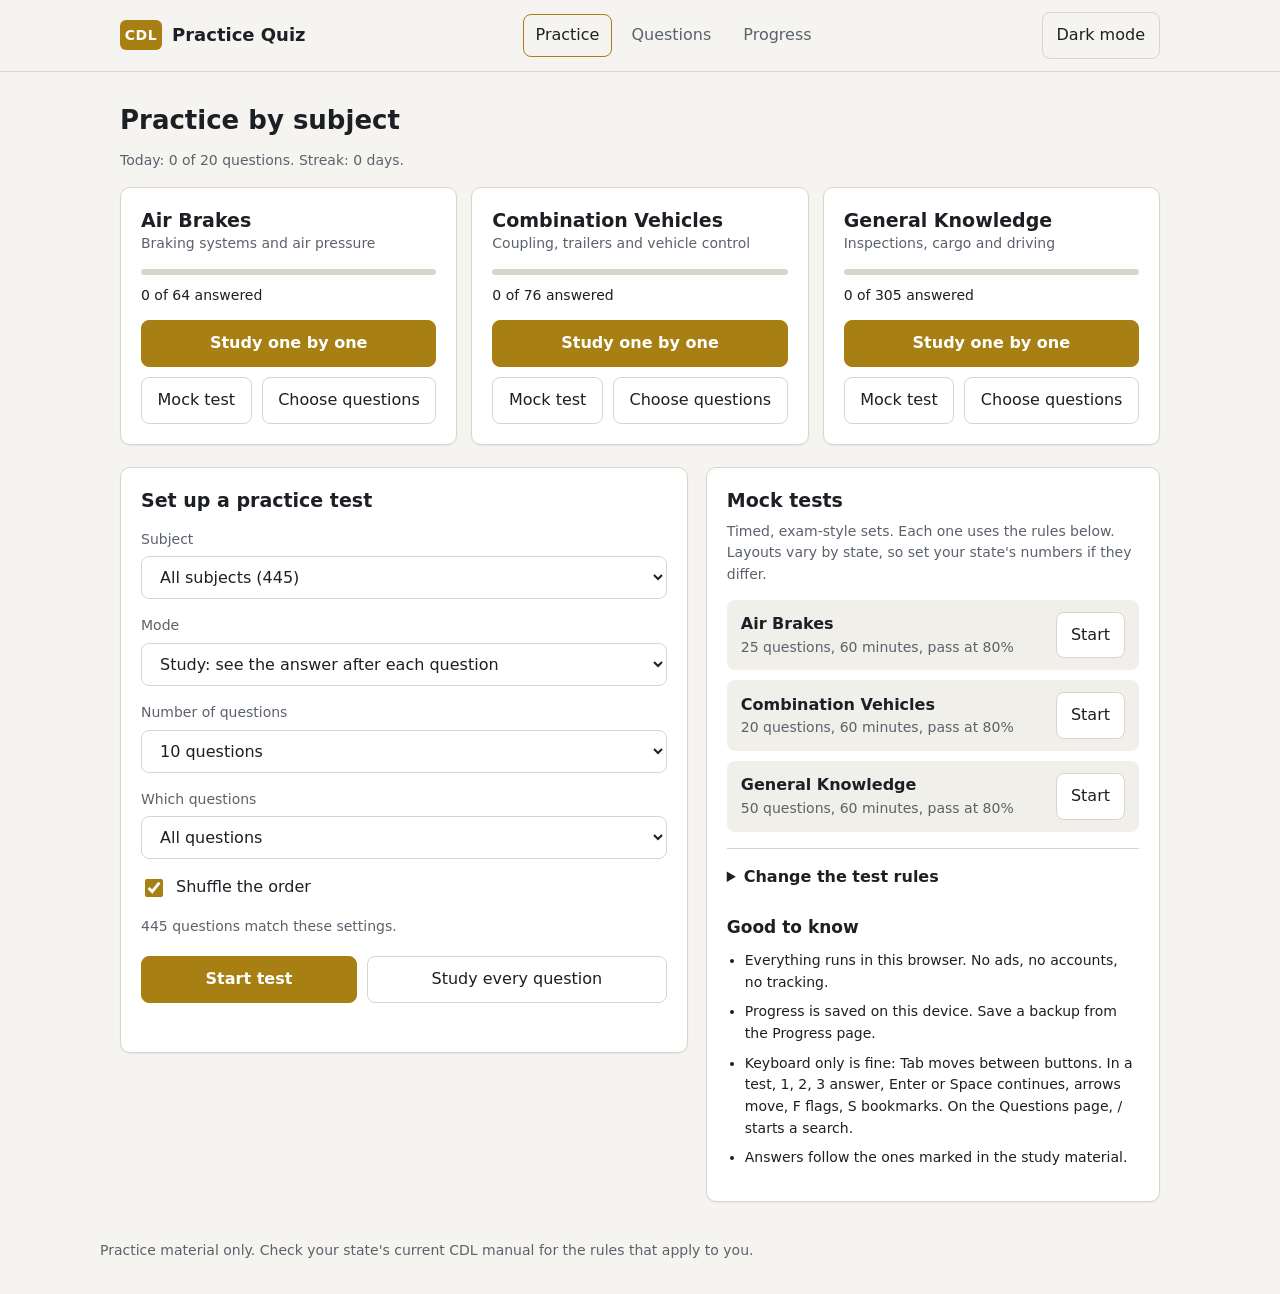
==== commit 80c935de: "Daily goal and streak, review dates in the browser, printable sheet of missed questions, storage uni" ====
--- a/CDL-Practice-Quiz.html
+++ b/CDL-Practice-Quiz.html
@@ -7,7 +7,7 @@
 <meta http-equiv="Content-Security-Policy" content="default-src 'none'; script-src 'self' 'unsafe-inline'; style-src 'self' 'unsafe-inline'; img-src 'self' data:; connect-src 'none'; manifest-src 'self'; worker-src 'self'; base-uri 'none'; form-action 'none'">
 <title>CDL Practice Quiz</title>
 <style>
-/* Colours are tokens so light and dark stay consistent. data-theme on <html> picks the set. */
+/* Colors are tokens. data-theme on <html> picks the set (dark is the default). */
 :root {
   color-scheme: dark;
   --bg: #15171a;
@@ -18,14 +18,20 @@
   --line: #353a42;
   --accent: #e8c65d;
   --accent-ink: #15171a;
-  --good: #7fdcb5;
-  --good-bg: #1d3a30;
-  --bad: #ff9aa0;
-  --bad-bg: #42262c;
+  --focus: #e8c65d;
   --selected-bg: #3a3424;
-  --focus: #e8c65d;
   --shadow: 0 1px 2px rgba(0, 0, 0, .35);
   --radius: 10px;
+  --good: #47e0a6;
+  --good-bg: #113a2c;
+  --good-edge: #47e0a6;
+  --good-solid: #47e0a6;
+  --on-good: #04201a;
+  --bad: #ff8590;
+  --bad-bg: #431b24;
+  --bad-edge: #ff8590;
+  --bad-solid: #ff8590;
+  --on-bad: #2a0810;
 }
 
 :root[data-theme="light"] {
@@ -38,13 +44,19 @@
   --line: #d9d5cc;
   --accent: #a87f12;
   --accent-ink: #ffffff;
-  --good: #14744b;
-  --good-bg: #e2f4ea;
-  --bad: #b21f30;
-  --bad-bg: #fbe5e7;
+  --focus: #a87f12;
   --selected-bg: #faf2d9;
-  --focus: #a87f12;
   --shadow: 0 1px 2px rgba(20, 20, 20, .06);
+  --good: #0b6a43;
+  --good-bg: #cdeedb;
+  --good-edge: #0b6a43;
+  --good-solid: #0b6a43;
+  --on-good: #ffffff;
+  --bad: #9e1227;
+  --bad-bg: #fbd0d7;
+  --bad-edge: #9e1227;
+  --bad-solid: #9e1227;
+  --on-bad: #ffffff;
 }
 
 * { box-sizing: border-box; }
@@ -210,9 +222,6 @@
 .choice.locked:hover { border-color: var(--line); }
 .choice.selected.locked:hover, .choice.correct.locked:hover, .choice.wrong.locked:hover { border-color: inherit; }
 
-.feedback { min-height: 48px; padding-top: 14px; color: var(--muted); margin: 0; }
-.feedback.good { color: var(--good); }
-.feedback.bad { color: var(--bad); }
 
 .nav { display: flex; justify-content: space-between; gap: 10px; border-top: 1px solid var(--line); padding-top: 18px; margin-top: 10px; }
 .nav button { min-width: 120px; }
@@ -315,6 +324,43 @@
 
 /* explanation after an answer */
 .why { margin: 0 0 16px; padding: 12px 14px; background: var(--panel-2); border-left: 4px solid var(--accent); border-radius: 6px; }
+
+/* Answer colors and tags */
+.choice { position: relative; transition: transform .12s, box-shadow .12s, border-color .12s, background-color .2s; }
+.choice:hover:not(.locked) { transform: translateY(-1px); box-shadow: var(--shadow); }
+.choice.correct { border: 3px solid var(--good-edge); background: var(--good-bg); }
+.choice.wrong { border: 3px solid var(--bad-edge); background: var(--bad-bg); }
+.choice.correct .letter, .choice.wrong .letter { color: var(--text); }
+.choice.correct span:not(.letter):not(.tag), .choice.wrong span:not(.letter):not(.tag) { font-weight: 600; }
+.tag { margin-left: auto; align-self: center; flex: 0 0 auto; font-size: 13px; font-weight: 700; padding: 4px 11px; border-radius: 999px; white-space: nowrap; }
+.tag.good-tag { background: var(--good-solid); color: var(--on-good); }
+.tag.bad-tag { background: var(--bad-solid); color: var(--on-bad); }
+
+.feedback { min-height: 0; padding: 12px 14px; margin-top: 14px; font-weight: 600; font-size: 17px; border-radius: 8px; }
+.feedback.good { background: var(--good-bg); color: var(--good); border: 2px solid var(--good-edge); }
+.feedback.bad { background: var(--bad-bg); color: var(--bad); border: 2px solid var(--bad-edge); }
+
+.dot.right { background: var(--good-bg); border: 2px solid var(--good-edge); color: var(--text); }
+.dot.wrong { background: var(--bad-bg); border: 2px solid var(--bad-edge); color: var(--text); }
+.review-item.right { border-left-color: var(--good-edge); }
+.review-item.wrong { border-left-color: var(--bad-edge); }
+
+button.primary:hover:not(:disabled) { filter: brightness(1.06); }
+.question { letter-spacing: -0.01em; }
+
+/* spacing between the answer feedback and the reason */
+.why { margin-top: 12px; }
+
+/* daily goal line and printing */
+.today { margin: -6px 0 16px; }
+.print-only { display: none; }
+@media print {
+  body { background: #fff; color: #000; }
+  body > header, body > main, body > footer { display: none !important; }
+  .print-only { display: block !important; }
+  .print-item { break-inside: avoid; border-bottom: 1px solid #999; padding: 8px 0; }
+  .print-item p, .print-item h3 { color: #000; }
+}
 </style>
 <link rel="manifest" href="manifest.webmanifest">
 <link rel="apple-touch-icon" href="icons/apple-touch-icon.png">
@@ -351,6 +397,7 @@
     </div>
 
     <h1 id="home-title" class="page-title">Practice by subject</h1>
+    <p id="today" class="today muted small" aria-live="polite"></p>
     <div id="subject-cards" class="subject-cards"></div>
 
     <div class="home-grid">
@@ -542,6 +589,7 @@
         <button id="export" type="button">Save backup file</button>
         <button id="import-button" type="button">Load backup file</button>
         <input id="import" type="file" accept="application/json,.json" hidden>
+        <button id="print-missed" type="button">Print missed questions</button>
         <button id="reset" type="button" class="danger">Erase all progress</button>
       </div>
       <p id="data-message" class="small" role="status"></p>
@@ -549,6 +597,8 @@
   </section>
 
 </main>
+
+<section id="print-sheet" class="print-only" aria-label="Printable questions"></section>
 
 <footer class="wrap foot muted small">
   Practice material only. Check your state's current CDL manual for the rules that apply to you.
@@ -563,7 +613,7 @@
   {"id":"air-brakes-1","subject":"Air Brakes","number":1,"question":"Total stopping distance for air brakes is longer than that for hydraulic brakes due to_____ distance.","options":["Brake lag.","Reaction.","Effective braking."],"answer":0},
   {"id":"air-brakes-2","subject":"Air Brakes","number":2,"question":"Air braking takes more time than hydraulic braking because air:","options":["Brakes use different brake drums.","Takes more time to flow through the lines than hydraulic fluid.","Brakes require heavier return springs."],"answer":1},
   {"id":"air-brakes-3","subject":"Air Brakes","number":3,"question":"In air brakes vehicles, the parking brakes should be used:","options":["As little as possible.","Any time when vehicle is parked.","To hold your speed when going downhill."],"answer":1},
-  {"id":"air-brakes-4","subject":"Air Brakes","number":4,"question":"The stop light switch:","options":["Tells you when the air brake system is low on air pressure.","Tells you when you need to use your emergency brakes.","Turns on your brake lights to warn drivers T behind you."],"answer":2},
+  {"id":"air-brakes-4","subject":"Air Brakes","number":4,"question":"The stop light switch:","options":["Tells you when the air brake system is low on air pressure.","Tells you when you need to use your emergency brakes.","Turns on your brake lights to warn drivers behind you."],"answer":2},
   {"id":"air-brakes-5","subject":"Air Brakes","number":5,"question":"An air brake system is fully charged at ______ psi.","options":["75","100","125"],"answer":2},
   {"id":"air-brakes-6","subject":"Air Brakes","number":6,"question":"Repeatedly partially pressing and releasing the brake pedal may result in:","options":["A loss of brake air pressure.","A build up of brake air pressure.","No change of brake air pressure."],"answer":0},
   {"id":"air-brakes-7","subject":"Air Brakes","number":7,"question":"The proper use of the brakes when going down a long steep grade after selecting a proper gear is to brake until your speed is about _________ mph below the posted speed for your safety and release your brakes.","options":["5","10","15"],"answer":0},
@@ -573,7 +623,7 @@
   {"id":"air-brakes-11","subject":"Air Brakes","number":11,"question":"The supply pressure gauge shows how much pressure:","options":["Is in the air tanks.","Tractor brake lines.","Trailer brake lines."],"answer":0},
   {"id":"air-brakes-12","subject":"Air Brakes","number":12,"question":"Modern air brake systems combine three different systems. They are the service, the parking and the ______ brakes.","options":["Emergency.","Foot.","S-cam."],"answer":0},
   {"id":"air-brakes-13","subject":"Air Brakes","number":13,"question":"If you must make an emergency stop, you should brake so you:","options":["Use the hand brake before the brake pedal.","Vehicle stays in CT Can steer and so your vehicle stays in a straight line.","Use the full power of the brakes to lock them."],"answer":1},
-  {"id":"air-brakes-14","subject":"Air Brakes","number":14,"question":"Why should you drain water from compressed air tanks?","options":["The low boiling point of water reduces braking power.","Water can freeze in cold weather and cause brake failure.","To keep from fowling the air compressor oil."],"answer":1},
+  {"id":"air-brakes-14","subject":"Air Brakes","number":14,"question":"Why should you drain water from compressed air tanks?","options":["The low boiling point of water reduces braking power.","Water can freeze in cold weather and cause brake failure.","To keep from fouling the air compressor oil."],"answer":1},
   {"id":"air-brakes-15","subject":"Air Brakes","number":15,"question":"The brake system that applies and releases the brakes when the driver uses the brake pedal is the __________ brake system.","options":["Emergency.","Service.","Parking."],"answer":1},
   {"id":"air-brakes-16","subject":"Air Brakes","number":16,"question":"The use of air brakes on a long and steep downgrade under normal conditions is only a supplement to:","options":["The use of the spring brakes.","The use of the front brakes limiting valve.","The braking effect of the engine."],"answer":2},
   {"id":"air-brakes-17","subject":"Air Brakes","number":17,"question":"Some air brake systems have an alcohol evaporator. What may happen if you don't keep the proper level of an alcohol?","options":["The S-cam may not take back when you release the brake pedal.","Ice may form in the air storage tank and cause a brake failure.","Ice may form on the brake drums and wear C them out."],"answer":1},
@@ -581,8 +631,8 @@
   {"id":"air-brakes-19","subject":"Air Brakes","number":19,"question":"A straight truck or bus air brake system should not leak at the rate of more than _______ psi per minute with the engine off and the brakes released.","options":["1","2","3"],"answer":1},
   {"id":"air-brakes-20","subject":"Air Brakes","number":20,"question":"The air compressor should stop pumping air when pressure reach _____ psi.","options":["100","125","150"],"answer":1},
   {"id":"air-brakes-21","subject":"Air Brakes","number":21,"question":"Emergency stab braking is:","options":["Press hard on a brake pedal and apply hand valve until you stop.","Use light steady pressure on the brake pedal.","Brake as hard as you can, release the brakes when the wheels lock, and brake again when the wheels start rolling."],"answer":2},
-  {"id":"air-brakes-22","subject":"Air Brakes","number":22,"question":"The parking or emergency brake on a heavy vehicle can only be held in position ion by something that cannot leak away, like:","options":["Spring pressure.","Air pressure.","Hydraulic pressure."],"answer":0},
-  {"id":"air-brakes-23","subject":"Air Brakes","number":23,"question":"Your brakes are fading when:","options":["You have to push harder on the brake pedal to control your speed on a downgrade.","Less pressure is needed on the brake pedalfor each stop.","The brake pedal feel spongy when you apply pressure."],"answer":0},
+  {"id":"air-brakes-22","subject":"Air Brakes","number":22,"question":"The parking or emergency brake on a heavy vehicle can only be held in position by something that cannot leak away, like:","options":["Spring pressure.","Air pressure.","Hydraulic pressure."],"answer":0},
+  {"id":"air-brakes-23","subject":"Air Brakes","number":23,"question":"Your brakes are fading when:","options":["You have to push harder on the brake pedal to control your speed on a downgrade.","Less pressure is needed on the brake pedal for each stop.","The brake pedal feel spongy when you apply pressure."],"answer":0},
   {"id":"air-brakes-24","subject":"Air Brakes","number":24,"question":"The air loss rate for a straight truck or bus with the engine off and the brakes on should not be more than:","options":["1 psi in one minute.","2 psi in 45 seconds.","3 psi in one minute."],"answer":2},
   {"id":"air-brakes-25","subject":"Air Brakes","number":25,"question":"It is not safe to drive a vehicle that has brake drums with cracks that are longer than ________ of the width of the friction area.","options":["One half.","One fourth.","One eighth."],"answer":0},
   {"id":"air-brakes-26","subject":"Air Brakes","number":26,"question":"In ideal conditions, a truck or bus with an air brake going at 55 mph would require stopping distance of:","options":["Less than 100 feet.","100-300 feet.","More than 300 feet."],"answer":2},
@@ -596,15 +646,15 @@
   {"id":"air-brakes-34","subject":"Air Brakes","number":34,"question":"If your truck has a properly functioning dual air brake system and minimum size air tanks the air pressure should build up from 85 to 100 psi within how many seconds?","options":["30","45","60"],"answer":1},
   {"id":"air-brakes-35","subject":"Air Brakes","number":35,"question":"If you are driving down a steep downgrade and you have reached your \"safe\" speed of 40 mph, you would apply the service brakes until your speed drops to___ mph.","options":["25","30","35"],"answer":2},
   {"id":"air-brakes-36","subject":"Air Brakes","number":36,"question":"The air brake lag distance at 55 mph on dry pavement adds about___feet.","options":["12","32","52"],"answer":1},
-  {"id":"air-brakes-37","subject":"Air Brakes","number":37,"question":"You have a major leak in the service line and put on the brakes. Service air pressure will escape and cause the:","options":["Trailer tank pressure to be lost.","Tractor spring brakes to lock on.","Trailer emergency brakes s to come on."],"answer":2},
-  {"id":"air-brakes-38","subject":"Air Brakes","number":38,"question":"Any time you park, use the parking brakes, except:","options":["If the brakes are very hot (e.g., after just coming down grade a steep grade).","If you are going to test the parking brake make sure that it holds the vehicle.","If you will only be stopped for less than one hour."],"answer":0},
+  {"id":"air-brakes-37","subject":"Air Brakes","number":37,"question":"You have a major leak in the service line and put on the brakes. Service air pressure will escape and cause the:","options":["Trailer tank pressure to be lost.","Tractor spring brakes to lock on.","Trailer emergency brakes to come on."],"answer":2},
+  {"id":"air-brakes-38","subject":"Air Brakes","number":38,"question":"Any time you park, use the parking brakes, except:","options":["If the brakes are very hot (e.g., just after coming down a steep grade).","If you are going to test the parking brake make sure that it holds the vehicle.","If you will only be stopped for less than one hour."],"answer":0},
   {"id":"air-brakes-39","subject":"Air Brakes","number":39,"question":"Emergency controlled braking is when you:","options":["Apply the brakes as hard as you can without locking the wheels.","Brake as hard as you can, release the brakes when the wheels lock, and brake again when the wheels start rolling.","Apply the hand valve for one second, then push hard on the brakes."],"answer":0},
   {"id":"air-brakes-40","subject":"Air Brakes","number":40,"question":"The most important thing to do when a low air pressure warning comes on is:","options":["Upshift.","Downshift.","Stop and safely park as soon as possible."],"answer":2},
   {"id":"air-brakes-41","subject":"Air Brakes","number":41,"question":"With air brake vehicles, the parking brakes should be used:","options":["Whenever you leave the vehicle unattended.","As little as possible.","Only during pre and post-trip inspections."],"answer":0},
   {"id":"air-brakes-42","subject":"Air Brakes","number":42,"question":"Parking or emergency brakes of trucks and buses can be legally held on by____pressure.","options":["Spring.","Air.","Fluid."],"answer":0},
   {"id":"air-brakes-43","subject":"Air Brakes","number":43,"question":"To check the free play of manual slack adjusters of S-cam brakes, you should park on:","options":["Level ground, chock the wheels and release the parking brakes.","Level ground and apply the parking brakes, then apply service brakes.","Level ground and drain off air pressure before checking the adjustment."],"answer":0},
   {"id":"air-brakes-44","subject":"Air Brakes","number":44,"question":"Under normal conditions in order to engage the parking brakes driver:","options":["Turn off the engine.","Let the air out of air brake system.","Be sure that the air brake system is fully pressurized."],"answer":1},
-  {"id":"air-brakes-45","subject":"Air Brakes","number":45,"question":"How should you check that your service brakes are working properly?","options":["Park on slight grade, drain off air pressure,set parking brake and check to the movement.","Park on a level ground, chock the wheels,engage the parking brakes when you have the correct amount of air pressure to do so and shut the engine off.","Park on level ground, wait until normal air pressure is reached, release the parking brake and move forward slowly at about 5 mph. Then apply the brakes firmly using the brake pedal."],"answer":2},
+  {"id":"air-brakes-45","subject":"Air Brakes","number":45,"question":"How should you check that your service brakes are working properly?","options":["Park on slight grade, drain off air pressure, set parking brake and check to the movement.","Park on a level ground, chock the wheels, engage the parking brakes when you have the correct amount of air pressure to do so and shut the engine off.","Park on level ground, wait until normal air pressure is reached, release the parking brake and move forward slowly at about 5 mph. Then apply the brakes firmly using the brake pedal."],"answer":2},
   {"id":"air-brakes-46","subject":"Air Brakes","number":46,"question":"If air pressure is not built up within the correct amount of time, then:","options":["You should be ready to use your parking brakes to help stop.","The alcohol container may be low.","Your air pressure may drop too low during driving, requiring an emergency stop."],"answer":2},
   {"id":"air-brakes-47","subject":"Air Brakes","number":47,"question":"The air compressor governor controls:","options":["The speed of the air compressor.","Air pressure applied to the brakes.","When air is pumped into the air tanks."],"answer":2},
   {"id":"air-brakes-48","subject":"Air Brakes","number":48,"question":"If your vehicle has an alcohol evaporator, it is there to:","options":["Eliminate the need for daily tank draining.","Boost tank pressure the same way that turbocharges boost engine.","Reduce the risk of icing in air brake valves in cold weather."],"answer":2},
@@ -628,10 +678,10 @@
   {"id":"combination-vehicles-2","subject":"Combination Vehicles","number":2,"question":"The earliest and best way to recognize that the trailer has started to skid is by:","options":["Seeing it in your mirrors.","Feel for \"pulling\" in the cab.","Hear the wheels skidding."],"answer":0},
   {"id":"combination-vehicles-3","subject":"Combination Vehicles","number":3,"question":"Air brake equipped trailers made before 1975:","options":["Often do not have spring brakes.","Usually need a glad hand converter.","Cannot be legally operated on interstate highways."],"answer":0},
   {"id":"combination-vehicles-4","subject":"Combination Vehicles","number":4,"question":"How should you test the tractor-semitrailer connection for security?","options":["Look at it carefully.","Rock the trailer back and forth with the trailer brakes locked.","Pull gently forward in low gear against the locked trailer brakes then look at it carefully."],"answer":2},
-  {"id":"combination-vehicles-5","subject":"Combination Vehicles","number":5,"question":"If you cannot make a turn without enteringanother traffic line, you should:","options":["Turn wide as you complete your turn.","Not make that turn - go to another place where you won't have to cross into another line.","Turn wide before you start your turn."],"answer":0},
+  {"id":"combination-vehicles-5","subject":"Combination Vehicles","number":5,"question":"If you cannot make a turn without entering another traffic line, you should:","options":["Turn wide as you complete your turn.","Not make that turn - go to another place where you won't have to cross into another line.","Turn wide before you start your turn."],"answer":0},
   {"id":"combination-vehicles-6","subject":"Combination Vehicles","number":6,"question":"Loss of air pressure in the emergency line causes:","options":["The relay valves to close.","An increase in air pressure to the service brakes.","The trailer's emergency brakes to come on."],"answer":2},
   {"id":"combination-vehicles-7","subject":"Combination Vehicles","number":7,"question":"When connecting the glad hands, press the two seals of the couplers together at a _______ degree angle to one another.","options":["45","90","180"],"answer":1},
-  {"id":"combination-vehicles-8","subject":"Combination Vehicles","number":8,"question":"Compared to a straight truck or bus, there are _________ things to inspect in combination vehicle.","options":["Fewer.","The same number of.","More."],"answer":2},
+  {"id":"combination-vehicles-8","subject":"Combination Vehicles","number":8,"question":"Compared to a straight truck or bus, there are _________ things to inspect in combination vehicle.","options":["Fewer.","The same number of things to inspect.","More."],"answer":2},
   {"id":"combination-vehicles-9","subject":"Combination Vehicles","number":9,"question":"How much space should be allowed between upper and lower fifth wheel after coupling?","options":["About 1/4 inch.","Just enough to see light through it.","None."],"answer":2},
   {"id":"combination-vehicles-10","subject":"Combination Vehicles","number":10,"question":"The air leakage rate for a combination vehicle (engine off, brakes off) should be less than ______ psi per minute.","options":["1/2.","2","3"],"answer":2},
   {"id":"combination-vehicles-11","subject":"Combination Vehicles","number":11,"question":"If the service air line comes apart while you are driving a combination vehicle but the emergency line stays together, what will happen right away?","options":["The trailer's tank will exhaust through the open line.","The emergency trailer brakes will come on.","Nothing is likely to happen until you try to apply the brakes."],"answer":2},
@@ -639,7 +689,7 @@
   {"id":"combination-vehicles-13","subject":"Combination Vehicles","number":13,"question":"A tractor with a(n) __________ trailer requires the shortest amount of stopping distance.","options":["Empty.","Lightly loaded.","Fully loaded."],"answer":2},
   {"id":"combination-vehicles-14","subject":"Combination Vehicles","number":14,"question":"A tractor-trailer vehicle combination is most likely to roll over in turn when the configuration includes:","options":["A 45 ft. and a 27 ft. trailer.","Triple 27 ft. trailers.","Double 45 ft. trailers."],"answer":1},
   {"id":"combination-vehicles-15","subject":"Combination Vehicles","number":15,"question":"You are coupling tractor to a semitrailer. You have connected the airlines. Before backing under the trailer you should:","options":["Supply air to the trailer system, then pull out the air supply knob.","Pull ahead to test the glad hands connections.","Make sure that the trailer brakes are off."],"answer":0},
-  {"id":"combination-vehicles-16","subject":"Combination Vehicles","number":16,"question":"Glad hands are used for connecting the:","options":["Electric lines from the tract to the trailer.","Kingpin from the trailer to the locking jaws of the fifth wheel.","Service and emergency air lines from the vehicle to the trailer."],"answer":2},
+  {"id":"combination-vehicles-16","subject":"Combination Vehicles","number":16,"question":"Glad hands are used for connecting the:","options":["Electric lines from the tractor to the trailer.","Kingpin from the trailer to the locking jaws of the fifth wheel.","Service and emergency air lines from the vehicle to the trailer."],"answer":2},
   {"id":"combination-vehicles-17","subject":"Combination Vehicles","number":17,"question":"After you supply air to the trailer, make sure the air lines are not crossed and the trailer brakes are working. This is done by:","options":["Turning on the parking brakes from the cab.","Watching your mirrors to see if the trailer lights come on.","Applying and releasing in the trailer brakes and listening for brake sounds."],"answer":2},
   {"id":"combination-vehicles-18","subject":"Combination Vehicles","number":18,"question":"The hand valve should be used:","options":["Only with a foot brake.","To test the trailer brakes.","As a parking brake."],"answer":1},
   {"id":"combination-vehicles-19","subject":"Combination Vehicles","number":19,"question":"Having antilock brakes on only your trailer:","options":["Will give you more control over the vehicle when braking.","Will increase the likelihood of a rear wheel power until skid when braking.","Will increase the likelihood of jackknifing when braking."],"answer":0},
@@ -660,13 +710,13 @@
   {"id":"combination-vehicles-34","subject":"Combination Vehicles","number":34,"question":"Before you back under a trailer, make sure that:","options":["The trailer brakes are locked.","The air brakes are off.","The air supply knob is in."],"answer":0},
   {"id":"combination-vehicles-35","subject":"Combination Vehicles","number":35,"question":"In normal driving, some drivers use the hand valve before the brake pedal to prevent a jackknife. Which of these statements is true?","options":["It should not be done.","It results in less skidding than using the brake pedal alone.","It is the best way to brake and keep the vehicle in a straight line."],"answer":0},
   {"id":"combination-vehicles-36","subject":"Combination Vehicles","number":36,"question":"The fifth wheel locking lever is not locked after the jaws close around the kingpin. This means that:","options":["The trailer will not swivel on the fifth wheel.","The parking lock is off and you may drive away.","The coupling is not right and should be fixed before driving the coupled unit."],"answer":2},
-  {"id":"combination-vehicles-37","subject":"Combination Vehicles","number":37,"question":"Your emergency air line breaks or gets pulled apart while you are driving. The loss of pressure will cause the:","options":["Air compressor air. to unload instead of pumping.","Tractor's air to dump into the trailer tank through the service line.","Emergency trailer brakes to come on."],"answer":2},
+  {"id":"combination-vehicles-37","subject":"Combination Vehicles","number":37,"question":"Your emergency air line breaks or gets pulled apart while you are driving. The loss of pressure will cause the:","options":["Air compressor to unload instead of pumping.","Tractor's air to dump into the trailer tank through the service line.","Emergency trailer brakes to come on."],"answer":2},
   {"id":"combination-vehicles-38","subject":"Combination Vehicles","number":38,"question":"After connecting the air lines but before backing under the trailer, you should:","options":["Supply air to the trailer system, then pull out the air supply knob.","Make sure that the trailer brakes are off.","Walk around the rig to be sure that it is clear."],"answer":0},
   {"id":"combination-vehicles-39","subject":"Combination Vehicles","number":39,"question":"Which of these statements is true?","options":["The brakes and suspension systems of combination vehicles work best with a light load.","Light vehicles need more braking power to stop than heavy ones.","\"Bobtail\" tractors can take longer to stop than a combination vehicle loaded to maximum gross weight."],"answer":2},
   {"id":"combination-vehicles-40","subject":"Combination Vehicles","number":40,"question":"If your antilock braking system is not working on your trailer, you should:","options":["Drive at a lower speed and get the system serviced soon.","Not drive until it is repaired.","Drive normally, but get the system serviced soon."],"answer":2},
   {"id":"combination-vehicles-41","subject":"Combination Vehicles","number":41,"question":"Air and electrical lines from the tractor to the trailer should be:","options":["Pulled tight, with very little slack.","Secured, but with enough slack for turns.","Resting on the frame of the tractor."],"answer":1},
-  {"id":"combination-vehicles-42","subject":"Combination Vehicles","number":42,"question":"You will know if the trailer ABS brakes are NOT working properly by:","options":["Yellow ABS malfunction lamps on the left side of the trailer stays ON.","Yellow ABS malfunction lamps on the right side of the trailer stays ON.","Red malfunction lamps on the trailer brake cylinders stays ON."],"answer":0},
-  {"id":"combination-vehicles-43","subject":"Combination Vehicles","number":43,"question":"The safest way to make turn without entering another traffic lane is:","options":["You should turn wide before you start the turn.","You should turn wide as you complete the turn.","You should not make a turn and move to another place where you can make a turn without crossing other lane."],"answer":1},
+  {"id":"combination-vehicles-42","subject":"Combination Vehicles","number":42,"question":"You will know if the trailer ABS brakes are NOT working properly by:","options":["Yellow ABS malfunction lamps on the left side of the trailer stay ON.","Yellow ABS malfunction lamps on the right side of the trailer stay ON.","Red malfunction lamps on the trailer brake cylinders stay ON."],"answer":0},
+  {"id":"combination-vehicles-43","subject":"Combination Vehicles","number":43,"question":"The safest way to make a turn without entering another traffic lane is:","options":["You should turn wide before you start the turn.","You should turn wide as you complete the turn.","You should not make a turn and move to another place where you can make a turn without crossing other lane."],"answer":1},
   {"id":"combination-vehicles-44","subject":"Combination Vehicles","number":44,"question":"What gear should the tractor transmission be in after you have uncoupled the trailer and are inspecting the trailer supports?","options":["Neutral.","Low reverse.","High reverse."],"answer":0},
   {"id":"combination-vehicles-45","subject":"Combination Vehicles","number":45,"question":"When driving a set of doubles, it is necessary to close the ________ shut-off valve in the last trailer.","options":["Front.","Mid-section.","Back."],"answer":2},
   {"id":"combination-vehicles-46","subject":"Combination Vehicles","number":46,"question":"After you lock the kingpin into the fifth wheel, you should check the connection by:","options":["Pulling forward 50 feet, turning right and then left.","Pulling the tractor ahead sharply the trailer brakes. to release.","Pulling the tractor ahead gently with the trailer brakes locked."],"answer":2},
@@ -707,7 +757,7 @@
   {"id":"general-knowledge-5","subject":"General Knowledge","number":5,"question":"\"Implied consent\" means:","options":["You have giving your consent to inspection of your vehicle for alcohol.","It is understood that you may drink alcohol now and then.","You have given your consent to be tested for alcohol in your blood."],"answer":2},
   {"id":"general-knowledge-6","subject":"General Knowledge","number":6,"question":"You should stop driving:","options":["After 5 hours.","After 9 hours.","Whenever you become sleepy."],"answer":2},
   {"id":"general-knowledge-7","subject":"General Knowledge","number":7,"question":"Which of these is true about hazardous materials:","options":["All public roads allow trucks carrying hazardous materials if they are loaded correctly.","All hazardous materials present a health and safety threat.","Every truck carrying any amount of hazardous materials must have placards."],"answer":1},
-  {"id":"general-knowledge-8","subject":"General Knowledge","number":8,"question":"For first offence of driving a commercial vehicle under the influence of alcohol or drugs, you will lose your CDL for at least _______.","options":["1 year.","6 months.","2 years."],"answer":0},
+  {"id":"general-knowledge-8","subject":"General Knowledge","number":8,"question":"For first offense of driving a commercial vehicle under the influence of alcohol or drugs, you will lose your CDL for at least _______.","options":["1 year.","6 months.","2 years."],"answer":0},
   {"id":"general-knowledge-9","subject":"General Knowledge","number":9,"question":"Why is it important to shift gears correctly?","options":["Keep control of the vehicle.","Keep the engine warm.","Keep the engine oil flowing."],"answer":0},
   {"id":"general-knowledge-10","subject":"General Knowledge","number":10,"question":"Where should the ignition key be during the pre-trip inspection?","options":["In your pocket.","In the ignition.","On the driver's seat."],"answer":0},
   {"id":"general-knowledge-11","subject":"General Knowledge","number":11,"question":"Extra care is needed to keep your vehicle centered in your lane because commercial vehicles:","options":["Require a lot of room to change lane.","Are often wider than other vehicles.","Tend to sway from time to time."],"answer":1},
@@ -721,7 +771,7 @@
   {"id":"general-knowledge-19","subject":"General Knowledge","number":19,"question":"To correct a drive-wheel braking skid, you should:","options":["Stop braking.","Stop braking, turn quickly, and countersteer.","Increase braking, turn quickly, and countersteer."],"answer":1},
   {"id":"general-knowledge-20","subject":"General Knowledge","number":20,"question":"ABS (antilock brakes) brakes:","options":["Give you more control over the vehicle when braking.","Increase the likelihood of jackknifing when braking.","Increase the likelihood of a rear wheel skid when braking."],"answer":0},
   {"id":"general-knowledge-21","subject":"General Knowledge","number":21,"question":"For your safety, when setting out reflective triangles you should:","options":["Hold the triangles between yourself and oncoming traffic.","Keep them out of sight while you walk to the spots where you set them out.","Carry the triangles at your side."],"answer":0},
-  {"id":"general-knowledge-22","subject":"General Knowledge","number":22,"question":"Escape ramps:","options":["Should be used by any driver who looses braking power.","Are not designed for tractors-double trailers.","Are designed to slow vehicles so they can get back on the road at the safe speed."],"answer":0},
+  {"id":"general-knowledge-22","subject":"General Knowledge","number":22,"question":"Escape ramps:","options":["Should be used by any driver who loses braking power.","Are not designed for tractors-double trailers.","Are designed to slow vehicles so they can get back on the road at the safe speed."],"answer":0},
   {"id":"general-knowledge-23","subject":"General Knowledge","number":23,"question":"Which of these should be tested on the vehicle to stopped?","options":["Service brake.","Parking brake.","Hydraulic brakes."],"answer":2},
   {"id":"general-knowledge-24","subject":"General Knowledge","number":24,"question":"When hydraulic brakes fail while driving, the system won't build up pressure and the brake pedal wi will feel spongy or go to the floor. What action should you take?","options":["Push down on the brake pedal as hard as you can.","Pump the brake pedal to generate pressure.","Put the vehicle in neutral and set the parking brake."],"answer":1},
   {"id":"general-knowledge-25","subject":"General Knowledge","number":25,"question":"When there is a vehicle fire, get your vehicle off the road and:","options":["Put out the fire.","Keep the fire from spreading.","Notify emergency services."],"answer":2},
@@ -757,13 +807,13 @@
   {"id":"general-knowledge-55","subject":"General Knowledge","number":55,"question":"What is NOT true about bad weather and driving conditions?","options":["When the temperature drops, the bridges will freeze before roads will.","The road is more slippery as rain continues than when rain begins.","Driving conditions became more dangerous as the temperature rises above freezing."],"answer":1},
   {"id":"general-knowledge-56","subject":"General Knowledge","number":56,"question":"Drivers of trucks and tractors-trailers with cargo must check that the cargo well secured within the first _____ miles of the trip.","options":["25","10","50"],"answer":2},
   {"id":"general-knowledge-57","subject":"General Knowledge","number":57,"question":"When you are starting to move up a hill from a stop:","options":["Release the parking brakes as you apply engine power.","Engage the clutch and accelerate quickly.","Keep the trailer brake hand valve applied until you reach 20 mph."],"answer":0},
-  {"id":"general-knowledge-58","subject":"General Knowledge","number":58,"question":"A full stop is required at a railroad crossing when:","options":["There are no flagmen, warning signals, or gates at the crossing.","The nature of the cargo makes a stopT mandatory under state or federal regulations.","The crossing is located in a city or town with frequent train traffic."],"answer":1},
+  {"id":"general-knowledge-58","subject":"General Knowledge","number":58,"question":"A full stop is required at a railroad crossing when:","options":["There are no flagmen, warning signals, or gates at the crossing.","The nature of the cargo makes a stop mandatory under state or federal regulations.","The crossing is located in a city or town with frequent train traffic."],"answer":1},
   {"id":"general-knowledge-59","subject":"General Knowledge","number":59,"question":"In the event of a rear tire failure, dual rear tire:","options":["Will usually prevent fishtail.","May prevent vibration or thumping.","Will allow you to brake immediately."],"answer":0},
   {"id":"general-knowledge-60","subject":"General Knowledge","number":60,"question":"Retarders can be used:","options":["Only where they are permitted by law.","Only for downhill braking.","Only on roads with poor traction."],"answer":0},
   {"id":"general-knowledge-61","subject":"General Knowledge","number":61,"question":"Which of these statements about vehicle fire is true?","options":["If cargo in a van or box trailer catches on fire, you should open the cargo door as soon as you can.","If your engine is on fire, you should open the hood as soon as you can.","A burning tire should be cooled with water."],"answer":2},
   {"id":"general-knowledge-62","subject":"General Knowledge","number":62,"question":"You should use your horn when:","options":["It may help avoid a crash.","A car is in your way.","You want to change lanes."],"answer":0},
   {"id":"general-knowledge-63","subject":"General Knowledge","number":63,"question":"When driving a commercial vehicle with a height over 13 feet, you should:","options":["Not worry about height clearance as long as you stay on state or federal highways.","Assume all clearances are high enough.","Stop and make sure that a clearance is high enough."],"answer":2},
-  {"id":"general-knowledge-64","subject":"General Knowledge","number":64,"question":"When you passing the other vehicle, pedestrian, or bicycle, you should assume that:","options":["They may move into your traffic lane.","They know you want to pass.","They see your vehicle."],"answer":0},
+  {"id":"general-knowledge-64","subject":"General Knowledge","number":64,"question":"When you are passing the other vehicle, pedestrian, or bicycle, you should assume that:","options":["They may move into your traffic lane.","They know you want to pass.","They see your vehicle."],"answer":0},
   {"id":"general-knowledge-65","subject":"General Knowledge","number":65,"question":"A vehicle is loaded with very little weight on the drive axle. What may happen?","options":["Poor traction.","Damage to drive axle tires.","Better handling."],"answer":0},
   {"id":"general-knowledge-66","subject":"General Knowledge","number":66,"question":"When should you test you parking brake?","options":["While moving at a very low speed.","While the vehicle is parked.","When backing."],"answer":1},
   {"id":"general-knowledge-67","subject":"General Knowledge","number":67,"question":"How far should a driver look ahead of the vehicle while driving?","options":["5-8 seconds.","12-15 seconds.","18-21 seconds."],"answer":1},
@@ -786,16 +836,16 @@
   {"id":"general-knowledge-84","subject":"General Knowledge","number":84,"question":"What should you do when you see a hazard in the roadway ahead of you?","options":["Swerve around it and get back in your lane.","Stop quickly and pull to the side of the road.","Use your 4-way flashers or brake lights to warn others."],"answer":2},
   {"id":"general-knowledge-85","subject":"General Knowledge","number":85,"question":"Which of these statements about downshifting is true?","options":["When you downshift for a curve, you should do so before you enter the curve.","When you downshift for a curve, you should do so just after you enter the curve.","When double-clutching, you should let the rpms decrease while the clutch is released and the shift lever is in neutral."],"answer":0},
   {"id":"general-knowledge-86","subject":"General Knowledge","number":86,"question":"Which of the following is a sign of an aggressive driver?","options":["Driving 10 or more miles-per-hour over the speed limit.","Changing lines frequently and abruptly without notice.","Driving in the center line."],"answer":1},
-  {"id":"general-knowledge-87","subject":"General Knowledge","number":87,"question":"You should use your mirrors to check _______.","options":["Blind spots.","If you running lights are working properly.","Where the rear of your vehicle is while make turns ehicle is while you."],"answer":2},
+  {"id":"general-knowledge-87","subject":"General Knowledge","number":87,"question":"You should use your mirrors to check _______.","options":["Blind spots.","If you running lights are working properly.","Where the rear of your vehicle is while you make turns."],"answer":2},
   {"id":"general-knowledge-88","subject":"General Knowledge","number":88,"question":"Why tourists may be a hazard?","options":["Police officers will not give then a ticket.","They often drive rental cars.","They may drive slowly and make sudden stops or lane changes."],"answer":2},
   {"id":"general-knowledge-89","subject":"General Knowledge","number":89,"question":"Which of these statements about shipping hazardous materials is true?","options":["Gas cylinders that will not hold a label must be shipped under cover.","A diamond-shaped hazardous materials label must be on the container.","A circular, red hazardous material label must be on the container."],"answer":1},
-  {"id":"general-knowledge-90","subject":"General Knowledge","number":90,"question":"Fatigue:","options":["It will go away by itself over period of time.","It can only be paid off by sleeping.","Overcome it with willpower abd non-sleep aids."],"answer":1},
+  {"id":"general-knowledge-90","subject":"General Knowledge","number":90,"question":"Fatigue:","options":["It will go away by itself over period of time.","It can only be paid off by sleeping.","Overcome it with willpower and non-sleep aids."],"answer":1},
   {"id":"general-knowledge-91","subject":"General Knowledge","number":91,"question":"Which of these statements about acceleration is true?","options":["When traction is poor, more power should be applied to the accelerator.","Rough acceleration can cause mechanical damage.","You should feel a \"jerking\" motion if you are accelerating your vehicle properly."],"answer":1},
   {"id":"general-knowledge-92","subject":"General Knowledge","number":92,"question":"Your vehicle has hydraulic brakes. While traveling on a level road, you press the brake pedal and find that it goes to the floor. Which of these statements is true?","options":["Pumping the brake pedal may bring the pressing up so you can stop the vehicle.","The parking brake will not work either because it is a part of the same hydraulic system.","Shifting into neutral will help to slow the vehicle."],"answer":0},
   {"id":"general-knowledge-93","subject":"General Knowledge","number":93,"question":"There are two types of jackknife, they are:","options":["Trailer.","Tractor.","Both A and B."],"answer":2},
   {"id":"general-knowledge-94","subject":"General Knowledge","number":94,"question":"The bridge formula:","options":["Permit less maximum axle weight for the axles that are close together.","Permit less maximum axle weight for the axles that are far apart.","Permit the same maximum axle weight for any axle spacing."],"answer":0},
   {"id":"general-knowledge-95","subject":"General Knowledge","number":95,"question":"When loading a trailer, if the cargo is loaded all to the rear, it may result in:","options":["Wheel lockup.","Damage to steering axle.","Poor traction on drive wheels."],"answer":2},
-  {"id":"general-knowledge-96","subject":"General Knowledge","number":96,"question":"A round, black on yellow warning sign means: (X)","options":["Slow down, look and listen, and be prepared to stop if a train is ind be prepared approaching.","Low overpass ahead.","School crossing ahead."],"answer":0},
+  {"id":"general-knowledge-96","subject":"General Knowledge","number":96,"question":"A round, black on yellow warning sign means: (X)","options":["Slow down, look and listen, and be prepared to stop if a train is approaching.","Low overpass ahead.","School crossing ahead."],"answer":0},
   {"id":"general-knowledge-97","subject":"General Knowledge","number":97,"question":"Which of these lights cannot be checked at the same time?","options":["Turn signals, taillights, and clearance lights.","Turn signals, brake lights, and four-way flashers.","Headlights, brake lights, and clearance lights."],"answer":1},
   {"id":"general-knowledge-98","subject":"General Knowledge","number":98,"question":"Perception distance is the distance your vehicle travels from the time:","options":["The eyes see a hazard to the time your foot pushes to the brake pedal.","The brain tells the foot to push the brake pedal to time the foot responses.","The eyes see a hazard to the time the brain knows it is a hazard."],"answer":2},
   {"id":"general-knowledge-99","subject":"General Knowledge","number":99,"question":"Which of these statements about speed management is true?","options":["Empty trucks always stop in a shorter distance than fully loaded ones.","When you double your speed (go twice as fast), it will take twice the distance to stop.","You should choose a speed that lets you stop within the distance that you can see ahead."],"answer":2},
@@ -806,7 +856,7 @@
   {"id":"general-knowledge-104","subject":"General Knowledge","number":104,"question":"Which of these statements about double- clutching and shifting is true?","options":["You can use the tachometer to tell you when to shift.","Double-clutching should not be used when the road is slippery.","Double-clutching should only be used with a heavy load."],"answer":0},
   {"id":"general-knowledge-105","subject":"General Knowledge","number":105,"question":"Which of this is true about other drivers?","options":["Mail or delivery trucks are professionals and do not pose a hazard.","Drivers using turn signals can always be trusted to turn in the direction they indicate.","Short-term or daily rental truck drivers are often not used to the limited vision and pose the hazard."],"answer":2},
   {"id":"general-knowledge-106","subject":"General Knowledge","number":106,"question":"Which of these is especially true about your tires in hot weather?","options":["A small amount of air should be let out so air pressure remains steady.","You should check tire mounting and air pressure before driving.","If a tire is too hot to touch, you should hose it down with water."],"answer":1},
-  {"id":"general-knowledge-107","subject":"General Knowledge","number":107,"question":"When stopped on a one-way or divided highway, you should you place the reflective triangles at:","options":["10 feet, 100 feet, and 500 feet toward approaching traffic.","10 feet, 100 feet, and 200 feet toward ECT approaching traffic.","10 feet, 50 feet, and 100 feet toward approaching traffic."],"answer":1},
+  {"id":"general-knowledge-107","subject":"General Knowledge","number":107,"question":"When stopped on a one-way or divided highway, you should you place the reflective triangles at:","options":["10 feet, 100 feet, and 500 feet toward approaching traffic.","10 feet, 100 feet, and 200 feet toward approaching traffic.","10 feet, 50 feet, and 100 feet toward approaching traffic."],"answer":1},
   {"id":"general-knowledge-108","subject":"General Knowledge","number":108,"question":"You will be placed out-of-service for 24 hours if your blood alcohol concentration (BAC) is:","options":["At least 0.02%.","At least 0.04%.","Any detectable amount."],"answer":2},
   {"id":"general-knowledge-109","subject":"General Knowledge","number":109,"question":"You are checking your brakes and suspension system for a pre-trip inspection. Which of these statements is NOT true?","options":["Brake shoes should have brake fluid on them.","One missing leaf in a leaf spring can be dangerous.","A cracked drum should be replaced."],"answer":0},
   {"id":"general-knowledge-110","subject":"General Knowledge","number":110,"question":"Which of these is NOT true about braking in an emergency situation?","options":["You should brake in a way that will keep your vehicle in a straight line.","It is not important how you brake in an emergency situation.","You should avoid using the brakes until your speed is down to 20 mph."],"answer":2},
@@ -815,7 +865,7 @@
   {"id":"general-knowledge-113","subject":"General Knowledge","number":113,"question":"The distance that you should look ahead of your vehicle while driving amounts to about ________ miles at normal highway speed.","options":["One eighth.","One quarter.","One half."],"answer":1},
   {"id":"general-knowledge-114","subject":"General Knowledge","number":114,"question":"Which of these is true regarding the use of drugs while driving?","options":["No prescription or non-prescription drugs are allowed at any time when you driving.","Use of amphetamines like \"speed\" is allowed if you are using this drug to stay alert.","Prescription drugs are allowed if a doctor says the drugs will not affect the driving ability."],"answer":2},
   {"id":"general-knowledge-115","subject":"General Knowledge","number":115,"question":"To help you stay alert while driving, you should:","options":["Schedule trips for hours that you are normally asleep.","Take short breaks before you get drowsy.","Keep the cab warm and quiet."],"answer":1},
-  {"id":"general-knowledge-116","subject":"General Knowledge","number":116,"question":"High beams should be:","options":["Used when it is safe and legal to do so.","Turned on when an oncoming driver does not dim his/her lights.","Dimmed at the time you get within 100 feet of Canother vehicle."],"answer":0},
+  {"id":"general-knowledge-116","subject":"General Knowledge","number":116,"question":"High beams should be:","options":["Used when it is safe and legal to do so.","Turned on when an oncoming driver does not dim his/her lights.","Dimmed at the time you get within 100 feet of another vehicle."],"answer":0},
   {"id":"general-knowledge-117","subject":"General Knowledge","number":117,"question":"When looking ahead of your vehicle while driving you should look:","options":["Straight ahead at all times.","To the right side of the road.","Back and forth, near and far."],"answer":2},
   {"id":"general-knowledge-118","subject":"General Knowledge","number":118,"question":"Which of these is a good thing to remember when crossing or entering traffic with a heavy vehicle?","options":["Heavy vehicles need larger gaps in traffic than cars.","The best way to cross the traffic is to pull the vehicle partway across the road and block one lane while waiting for the other to clear.","Because heavy vehicles are easy to see, you can count on other drivers to move out of your way or slow down for you."],"answer":0},
   {"id":"general-knowledge-119","subject":"General Knowledge","number":119,"question":"If you need to leave the road in a traffic emergency, you should:","options":["Try to get all wheels off the pavement.","Avoid braking until your speed has dropped to about 20 mph.","Avoid the shoulder because most shoulders will not support a large vehicle."],"answer":1},
@@ -826,39 +876,39 @@
   {"id":"general-knowledge-124","subject":"General Knowledge","number":124,"question":"You should try to park so that:","options":["You can pull forward when you leave.","Park along curb next to other vehicle.","That your vehicle is parked by tree."],"answer":0},
   {"id":"general-knowledge-125","subject":"General Knowledge","number":125,"question":"The safest method for using in-vehicle communication equipment is:","options":["Pre-program your cell phone.","Use a hands-free device so both hands remain on the steering wheel.","Pull off the road in a safe, legal place to use the equipment."],"answer":2},
   {"id":"general-knowledge-126","subject":"General Knowledge","number":126,"question":"When going down a long steep downgrade you should always:","options":["Use the braking effect of the engine.","Use controlled braking.","Brake when you exceed safe speed by 5 mph."],"answer":0},
-  {"id":"general-knowledge-127","subject":"General Knowledge","number":127,"question":"Which of these is true about hauling of hazardous materials?","options":["Cylinders with compressed gases should be transported under covers if there is no label on them.","Such a load should be marked with a four Binches diamond shaped labels on the containers.","Such a load should be marked with a four Cinches circle red colored labels on the containers."],"answer":1},
+  {"id":"general-knowledge-127","subject":"General Knowledge","number":127,"question":"Which of these is true about hauling of hazardous materials?","options":["Cylinders with compressed gases should be transported under covers if there is no label on them.","Such a load should be marked with a four inches diamond shaped labels on the containers.","Such a load should be marked with a four inches circle red colored labels on the containers."],"answer":1},
   {"id":"general-knowledge-128","subject":"General Knowledge","number":128,"question":"As the blood alcohol concentration (BAC) goes up, what happens?","options":["The drinker more clearly sees how alcohol is affecting him/her.","The effects of alcohol decrease.","Judgment and self control are affected."],"answer":2},
   {"id":"general-knowledge-129","subject":"General Knowledge","number":129,"question":"A key principle to remember about loading cargo is to keep the load:","options":["To the front.","To the rear.","Balanced in the cargo area."],"answer":2},
   {"id":"general-knowledge-130","subject":"General Knowledge","number":130,"question":"Which of these is true about your overhead clearance?","options":["Warnings are always posted for low clearance areas like bridges and overpasses.","The weight of cargo can change the height of your vehicle.","Paving a road does not affect the clearance height under bridges or overpasses."],"answer":1},
   {"id":"general-knowledge-131","subject":"General Knowledge","number":131,"question":"Which of the following can keep you from being distracted while you drive?","options":["Try to use communication devices only in light traffic.","Constantly review your maps and your route plan as you drive.","Pre-load your favorite CDs or cassette tapes."],"answer":2},
   {"id":"general-knowledge-132","subject":"General Knowledge","number":132,"question":"You are driving a heavy vehicle. You must exit a highway using an off-ramp that curves downhill. You should:","options":["Slow down to a safe speed before the curve.","Slow to the posted speed limit for the off-ramp.","Wait until you are in the curve before downshifting."],"answer":0},
   {"id":"general-knowledge-133","subject":"General Knowledge","number":133,"question":"Which of the following vehicles will have the longest stopping distance?","options":["Empty truck.","Loaded truck.","Bobtail tractor."],"answer":2},
-  {"id":"general-knowledge-134","subject":"General Knowledge","number":134,"question":"You are driving a long vehicle that makes wide turns. You want to make a left turn from Ocean Street onto Atlantic Street. There are two left turn lanes: inside lane (first from the left) and outside (second from the left) lane. You should:","options":["Use inside turn lane (first from the left).","Use outside turn lane (second from the left).","Start from inside left turn lane and swing onto outside left turnlane just beforeentering the intersection."],"answer":1},
+  {"id":"general-knowledge-134","subject":"General Knowledge","number":134,"question":"You are driving a long vehicle that makes wide turns. You want to make a left turn from Ocean Street onto Atlantic Street. There are two left turn lanes: inside lane (first from the left) and outside (second from the left) lane. You should:","options":["Use inside turn lane (first from the left).","Use outside turn lane (second from the left).","Start from inside left turn lane and swing onto outside left turn lane just before entering the intersection."],"answer":1},
   {"id":"general-knowledge-135","subject":"General Knowledge","number":135,"question":"To avoid an accident you moved to the shoulder. To return to the road:","options":["Ride on shoulder to the next exit and then re- enter the road.","Using mirrors and turn signals turn sharply to get back to the road.","Using mirrors and turn signals return when the road is clear."],"answer":1},
   {"id":"general-knowledge-136","subject":"General Knowledge","number":136,"question":"Where must you keep shipping papers when transporting hazardous materials?","options":["Under the driver's seat.","In a pouch on the driver's door or on the seat.","In the glove compartment, which must be locked."],"answer":1},
   {"id":"general-knowledge-137","subject":"General Knowledge","number":137,"question":"Should brake adjustment be checked often?","options":["It depends on how new the brakes are.","No, because the other brakes will make up for a brake that is out of adjustment.","Yes, because brakes can get out of adjustment a lot."],"answer":2},
   {"id":"general-knowledge-138","subject":"General Knowledge","number":138,"question":"Heavy vehicles often move slower than others. Which of these is NOT a good rule to follow while driving a heavy vehicle?","options":["Stay on a right side of the road.","Use four-way flashers if it is legal in your state.","Signal other drivers when it is safe to pass you."],"answer":2},
   {"id":"general-knowledge-139","subject":"General Knowledge","number":139,"question":"If a straight vehicle (no trailer or articulation) goes into front-wheel skid, it will:","options":["Slide sideways and spin out.","Go straight ahead even if the steering wheel is turned.","Go straight ahead but will turn if you turn the steering wheel."],"answer":1},
   {"id":"general-knowledge-140","subject":"General Knowledge","number":140,"question":"Which fires can you use water to put out?","options":["Tire fires.","Gasoline fires.","Electrical fires."],"answer":0},
-  {"id":"general-knowledge-141","subject":"General Knowledge","number":141,"question":"Sometimes you need to leave a road to avoid a hazard or emergency. When you do so you should keep in mind, that:","options":["Most shoulders are not strong enough to support a heavy vehicle.","You might be unable to re-enter the road because of the gravel used on shoulders.","It is less dangerous drive onto the shoulders than to make a collision."],"answer":2},
+  {"id":"general-knowledge-141","subject":"General Knowledge","number":141,"question":"Sometimes you need to leave a road to avoid a hazard or emergency. When you do so you should keep in mind that:","options":["Most shoulders are not strong enough to support a heavy vehicle.","You might be unable to re-enter the road because of the gravel used on shoulders.","It is less dangerous drive onto the shoulders than to make a collision."],"answer":2},
   {"id":"general-knowledge-142","subject":"General Knowledge","number":142,"question":"A good indication that ice is forming on the roadway is when:","options":["You can see spray from other vehicles.","You outside mirrors have ice on them.","You cannot see the exhaust of other vehicles."],"answer":1},
-  {"id":"general-knowledge-143","subject":"General Knowledge","number":143,"question":"Which of these is correct about emergency or evasive action?","options":["In order to turn quickly, you must have a firm hovou must have a firm grip on the steering wheel.","You can usually stop more quickly than you can turn to miss obstacles.","Stopping is always the safest thing to do in an emergency."],"answer":0},
+  {"id":"general-knowledge-143","subject":"General Knowledge","number":143,"question":"Which of these is correct about emergency or evasive action?","options":["In order to turn quickly, you must have a firm grip on the steering wheel.","You can usually stop more quickly than you can turn to miss obstacles.","Stopping is always the safest thing to do in an emergency."],"answer":0},
   {"id":"general-knowledge-144","subject":"General Knowledge","number":144,"question":"Which of these is true about driving in a tunnel?","options":["Emergency flashers are required by law.","Headlights are required by law.","There may be strong winds when exiting."],"answer":2},
   {"id":"general-knowledge-145","subject":"General Knowledge","number":145,"question":"Which of these is NOT a danger of a rough acceleration?","options":["Mechanical damage.","Tire damage.","Damage to coupling."],"answer":1},
-  {"id":"general-knowledge-146","subject":"General Knowledge","number":146,"question":"You may get hang up on a railroad tracks if:","options":["You try to shift gears when crossing.","You cross the double tracks too slowly.","The tracks have a steep approach."],"answer":2},
+  {"id":"general-knowledge-146","subject":"General Knowledge","number":146,"question":"You may get hung up on railroad tracks if:","options":["You try to shift gears when crossing.","You cross the double tracks too slowly.","The tracks have a steep approach."],"answer":2},
   {"id":"general-knowledge-147","subject":"General Knowledge","number":147,"question":"Brake drums (or discs) must not have cracks longer than ________ the width of the friction area.","options":["One-half (1/2)","One third (1/3)","One tenth (1/10)"],"answer":0},
   {"id":"general-knowledge-148","subject":"General Knowledge","number":148,"question":"You should wear your seat belt in a moving vehicle:","options":["Only when you are driving.","All the times.","Only when you are on a highway."],"answer":1},
   {"id":"general-knowledge-149","subject":"General Knowledge","number":149,"question":"Trucks and buses are subjects of certain laws, regulations, and restrictions. Which of these statements is true?","options":["County and city laws do not apply to trucks and buses engaged in interstate commerce.","Federal regulations apply only to trucks and buses driven at least 50 miles on a trip.","Laws and restrictions can vary from place to place."],"answer":2},
   {"id":"general-knowledge-150","subject":"General Knowledge","number":150,"question":"Which of the statement about backing a heavy vehicle is NOT true?","options":["You should back and turn toward the driver's side whenever it is possible.","You should use a helper and communicate with hand signals.","Because you can't see, you should back slowly until you bump onto the dock."],"answer":2},
   {"id":"general-knowledge-151","subject":"General Knowledge","number":151,"question":"In a mountain driving you should go slow for safety. Which of these is the most important?","options":["Weight of the vehicle.","Tire tread type.","Depth of the tread."],"answer":0},
   {"id":"general-knowledge-152","subject":"General Knowledge","number":152,"question":"Which of these statements about backing a heavy vehicle is true?","options":["You should avoid backing whenever you can.","Helpers should be out of the driver's sight and they should use only voice (spoken) signals to communicate with the driver.","It is safer to back toward the right side of the vehicle than toward the driver's side."],"answer":0},
-  {"id":"general-knowledge-153","subject":"General Knowledge","number":153,"question":"You should lightly apply your brakes to flash the brake lights if:","options":["You are about to exit the road and need to slow down.","A police car is approaching you from the Bother direction.","A driver tailgates your vehicle."],"answer":0},
+  {"id":"general-knowledge-153","subject":"General Knowledge","number":153,"question":"You should lightly apply your brakes to flash the brake lights if:","options":["You are about to exit the road and need to slow down.","A police car is approaching you from the other direction.","A driver tailgates your vehicle."],"answer":0},
   {"id":"general-knowledge-154","subject":"General Knowledge","number":154,"question":"The road you are driving on becomes very slippery due to the glare i ice. Which of these is a good thing to do in such a situation?","options":["Stop driving as soon as you can safely do so.","Downshift to stop.","Keep varying your speed by accelerating and braking."],"answer":0},
   {"id":"general-knowledge-155","subject":"General Knowledge","number":155,"question":"Which of the following statements about speed management is true?","options":["If you double your speed, stopping distance will double.","Empty truck and loaded trucks will have the same stopping distance.","If you double your speed, stopping distance will be increased by 4 times."],"answer":2},
   {"id":"general-knowledge-156","subject":"General Knowledge","number":156,"question":"Which of these is a good thing to remember about drinking alcohol?","options":["The driver can control how fast the body gets rid of alcohol.","Small quantities of alcohol improve reaction time.","Alcohol first affect judgment and self-control, which are necessary for safe driving."],"answer":2},
   {"id":"general-knowledge-157","subject":"General Knowledge","number":157,"question":"How much space in front of you is needed while driving on a highway?","options":["1 second for each 10 feet of vehicle length.","1 second for each 20 feet of vehicle length.","1 second for each 30 feet of vehicle length."],"answer":0},
-  {"id":"general-knowledge-158","subject":"General Knowledge","number":158,"question":"You are driving a vehicle that could safely be driven at 55 mph on an open road. However, traffic is heavy and other vehicle driving at 35 mph, although the speed limit is 55 mph. The safest speed for your vehicle is more likely to be:","options":["35 mph.","45 mph.","55 mph."],"answer":0},
-  {"id":"general-knowledge-159","subject":"General Knowledge","number":159,"question":"If a tractor, truck or bus has antilock brakes and the yellow ABS malfunction lamp lights up on the instrument panel when you areunderway:","options":["Your vehicle's ABS may not be functioning.","The roadway may be slick.","Your brake fluid may be low."],"answer":0},
+  {"id":"general-knowledge-158","subject":"General Knowledge","number":158,"question":"You are driving a vehicle that could safely be driven at 55 mph on an open road. However, traffic is heavy and other vehicles driving at 35 mph, although the speed limit is 55 mph. The safest speed for your vehicle is more likely to be:","options":["35 mph.","45 mph.","55 mph."],"answer":0},
+  {"id":"general-knowledge-159","subject":"General Knowledge","number":159,"question":"If a tractor, truck or bus has antilock brakes and the yellow ABS malfunction lamp lights up on the instrument panel when you are underway:","options":["Your vehicle's ABS may not be functioning.","The roadway may be slick.","Your brake fluid may be low."],"answer":0},
   {"id":"general-knowledge-160","subject":"General Knowledge","number":160,"question":"You are driving a 40-foot vehicle at 35 mph. The road is dry and visibility is good. What is the least amount of space that you should keep in front of your vehicle to be safe?","options":["3 seconds.","4 seconds.","5 seconds."],"answer":1},
   {"id":"general-knowledge-161","subject":"General Knowledge","number":161,"question":"You should adjust and check each mirror to show:","options":["Some part of the vehicle is showing.","You can see your entire vehicle.","You do not have a blind spot."],"answer":0},
   {"id":"general-knowledge-162","subject":"General Knowledge","number":162,"question":"The primary cause of fatal crashes is:","options":["Driving at night.","Driving while eating.","Driving too fast."],"answer":2},
@@ -871,14 +921,14 @@
   {"id":"general-knowledge-169","subject":"General Knowledge","number":169,"question":"Which of these would probably NOT help if windshield covered with ice?","options":["Brush.","Scraper.","Defroster."],"answer":0},
   {"id":"general-knowledge-170","subject":"General Knowledge","number":170,"question":"In your mirror you see a car approaching from the rear. The next time you check your mirror, you do not see the car. You wish to change the lane. You should:","options":["Wait to change lanes until you are sure that car isn't in your blind spot.","Ease into the other lane very slowly so the car can get out of the way if it is beside you.","Assume that car left the road and change lane as normal."],"answer":0},
   {"id":"general-knowledge-171","subject":"General Knowledge","number":171,"question":"Which of these statements about marking a stopped vehicle is true?","options":["If a hill or curve keeps drivers behind you from seeing the vehicle within 500 feet, the rear reflective triangle should be moved down the road to give adequate warning.","You do not need to put out reflective triangles unless the vehicle will be stopped for 30 minutes or more.","The vehicle's taillights should be kept on to warn other drivers."],"answer":0},
-  {"id":"general-knowledge-172","subject":"General Knowledge","number":172,"question":"If antilock braking system is not working, you should:","options":["Drive normally, but get system serviced soon.","Drive at a lower speed and get thesystem serviced soon.","Not drive until it is repaired."],"answer":0},
+  {"id":"general-knowledge-172","subject":"General Knowledge","number":172,"question":"If antilock braking system is not working, you should:","options":["Drive normally, but get system serviced soon.","Drive at a lower speed and get the system serviced soon.","Not drive until it is repaired."],"answer":0},
   {"id":"general-knowledge-173","subject":"General Knowledge","number":173,"question":"Which of these is true about notifying the authorities after an accident occurs?","options":["An exact location is not necessary, just identify the road and the vehicles involved.","You should notify authorities about an accident before doing anything else.","If you have a cellular phone or CB radio, you should notify the authorities before exiting your vehicle."],"answer":2},
   {"id":"general-knowledge-174","subject":"General Knowledge","number":174,"question":"Which of these best describes how you should use the brake pedal on a steep downhill grade?","options":["Light, pumping action.","Light, steady pressure.","Repeated strong pressure then release."],"answer":1},
   {"id":"general-knowledge-175","subject":"General Knowledge","number":175,"question":"When starting a bus on a level surface with good traction there is often no need for:","options":["A tire check.","The packing brake.","Slow acceleration."],"answer":1},
   {"id":"general-knowledge-176","subject":"General Knowledge","number":176,"question":"You are starting your vehicle in motion from a stop. As you apply power to the drive wheels, they start to spin. You should:","options":["Take your foot off the accelerator.","Take your foot off the accelerator and apply the brakes.","Try a lower gear."],"answer":0},
   {"id":"general-knowledge-177","subject":"General Knowledge","number":177,"question":"You will know if the vehicle you are driving is equipped with ABS brakes by:","options":["Red indicator lamps on the brake cylinders.","The certification on the driver-side door.","When you turn on the ignition, yellow ABS malfunction lamps light up on the instrument panel."],"answer":2},
   {"id":"general-knowledge-178","subject":"General Knowledge","number":178,"question":"The speed at which you drive should be determined by:","options":["Your schedule.","Your engine type.","Your visibility."],"answer":2},
-  {"id":"general-knowledge-179","subject":"General Knowledge","number":179,"question":"You are driving a heavy vehicle with a manual transmission. You have to stop the vehicle on the shoulder while driving on an uphill grade. Which of these is a good rule to follow when putting it back in motion up the grade?","options":["Keep the clutch slipping while slowly accelerating.","Use the parking brake to hold the vehicle until the clutch engages.","Let the vehicle roll backwards a few feet Cbefore you engage the clutch, but turn the wheel so that the back moves away from the roadway."],"answer":1},
+  {"id":"general-knowledge-179","subject":"General Knowledge","number":179,"question":"You are driving a heavy vehicle with a manual transmission. You have to stop the vehicle on the shoulder while driving on an uphill grade. Which of these is a good rule to follow when putting it back in motion up the grade?","options":["Keep the clutch slipping while slowly accelerating.","Use the parking brake to hold the vehicle until the clutch engages.","Let the vehicle roll backwards a few feet before you engage the clutch, but turn the wheel so that the back moves away from the roadway."],"answer":1},
   {"id":"general-knowledge-180","subject":"General Knowledge","number":180,"question":"A hazard:","options":["Is any road condition or other road user that is possible danger.","Cannot turn into emergency.","Does not need to be seen."],"answer":0},
   {"id":"general-knowledge-181","subject":"General Knowledge","number":181,"question":"Which of these is true about radiator shutters and the winterfront during the winter driving?","options":["The winterfront should be closed tightly.","Ice should be removed from the radiator shutter.","The engine may overheat if winterfront left open."],"answer":1},
   {"id":"general-knowledge-182","subject":"General Knowledge","number":182,"question":"Most skids:","options":["Happen on ice.","Will not happen with radial tires.","Are caused by going too fast or trying to stop too quickly."],"answer":2},
@@ -891,7 +941,7 @@
   {"id":"general-knowledge-189","subject":"General Knowledge","number":189,"question":"Which of these statements about speed management is true?","options":["Shady parts of the road allow better traction then do open areas.","Road surfaces will freeze before bridges.","When the road is slippery, it will take longer to stop and it will be harder to turn without skidding."],"answer":2},
   {"id":"general-knowledge-190","subject":"General Knowledge","number":190,"question":"brakes fail while going down a hill?","options":["Get off the road as soon as possible.","Try to use your parking brakes to stop.","Call or radio for help."],"answer":0},
   {"id":"general-knowledge-191","subject":"General Knowledge","number":191,"question":"Communication means:","options":["Talking with law enforcement officers.","Communicating your intention to other motorists.","Talking on the CB radio."],"answer":1},
-  {"id":"general-knowledge-192","subject":"General Knowledge","number":192,"question":"The amount of the brake pressure you need to stop the behicle will depend on:","options":["Whether the vehicle is equipped with antilock brakes.","The vehicle's speed and how quickly you want to stop.","The type of brakes the vehicle has."],"answer":1},
+  {"id":"general-knowledge-192","subject":"General Knowledge","number":192,"question":"The amount of the brake pressure you need to stop the vehicle will depend on:","options":["Whether the vehicle is equipped with antilock brakes.","The vehicle's speed and how quickly you want to stop.","The type of brakes the vehicle has."],"answer":1},
   {"id":"general-knowledge-193","subject":"General Knowledge","number":193,"question":"Which of these is NOT a good rule to follow when caring for an injured person at an accident scene?","options":["If a qualified person is helping them, stay out of the way unless asked to assist.","Keep an injured persons cool.","Move severely injured persons if there is danger due to fire or passing traffic."],"answer":1},
   {"id":"general-knowledge-194","subject":"General Knowledge","number":194,"question":"The engine braking effect is greatest when the engine is _______ governed RPM and the transmission is in the _______ gear.","options":["Below, higher.","Near, lower.","Above, lower."],"answer":1},
   {"id":"general-knowledge-195","subject":"General Knowledge","number":195,"question":"Can federal inspectors inspect your truck or bus?","options":["Yes, but they cannot put it out of service.","Yes, and they can put it out of service if it is unsafe.","No."],"answer":1},
@@ -911,12 +961,12 @@
   {"id":"general-knowledge-209","subject":"General Knowledge","number":209,"question":"Retarders:","options":["Can cause the driver wheels to skid when they have poor traction.","Allow you brakes. to disconnect the steering axle.","Cannot be used on interstate highways."],"answer":0},
   {"id":"general-knowledge-210","subject":"General Knowledge","number":210,"question":"Tires chains:","options":["Should always be carried when driving in winter weather.","Should never be used on asphalt.","Should only be used on the drive wheels."],"answer":0},
   {"id":"general-knowledge-211","subject":"General Knowledge","number":211,"question":"The space _________ your vehicle is the most important to manage.","options":["In back of.","In front of.","To the side of."],"answer":1},
-  {"id":"general-knowledge-212","subject":"General Knowledge","number":212,"question":"What happens to asphalt roads in hot weather?","options":["It becomes gummy, making tires stick road. to the.","It bleeds, making the road surface slippery.","Nothing, it is made for hot weather."],"answer":1},
+  {"id":"general-knowledge-212","subject":"General Knowledge","number":212,"question":"What happens to asphalt roads in hot weather?","options":["It becomes gummy, making tires stick to the road.","It bleeds, making the road surface slippery.","Nothing, it is made for hot weather."],"answer":1},
   {"id":"general-knowledge-213","subject":"General Knowledge","number":213,"question":"Which of these is the proper way to signal to change lane?","options":["Signal early, and change lanes slowly and smoothly.","Signal just as you begin to change lines, and move quickly.","Signal after you begin change and cross over slowly."],"answer":0},
   {"id":"general-knowledge-214","subject":"General Knowledge","number":214,"question":"What is the proper way to hold a steering wheel?","options":["With both hands close together, near the top of the wheel.","With both hands close together, near the bottom of the wheel.","With both hands, on the opposite sides of the wheel."],"answer":2},
   {"id":"general-knowledge-215","subject":"General Knowledge","number":215,"question":"Which of these statements about tires is true?","options":["You should inspect your tires every two hours or every 100 miles when driving in very hot weather.","The air pressure of a tire decreases as the temperature of the tire increases.","If tires are too hot to touch, let 5-10 pounds of air pressure out to cool them down."],"answer":0},
   {"id":"general-knowledge-216","subject":"General Knowledge","number":216,"question":"When a helper should be used to help back your vehicle?","options":["Only when you need to back on a curved path.","Whenever you have to back.","Only when you have a trailer on your vehicle."],"answer":1},
-  {"id":"general-knowledge-217","subject":"General Knowledge","number":217,"question":"The tread depth on a front steering wheels tires should be:","options":["Not less than 4/32 (four thirty two) inch.","More than 6/32 (six thirty two) inch.","Not less than 2/32 (two thirty two)inch."],"answer":0},
+  {"id":"general-knowledge-217","subject":"General Knowledge","number":217,"question":"The tread depth on front steering tires should be:","options":["Not less than 4/32 (four thirty two) inch.","More than 6/32 (six thirty two) inch.","Not less than 2/32 (two thirty two)inch."],"answer":0},
   {"id":"general-knowledge-218","subject":"General Knowledge","number":218,"question":"Which of these is good thing to remember about using mirrors?","options":["You should look at a mirror for several seconds at a time.","Convex mirrors make things look larger and closer than they really are.","There are blind spots that your mirror cannot show."],"answer":2},
   {"id":"general-knowledge-219","subject":"General Knowledge","number":219,"question":"You are required to inspect your truck within how many miles after beginning the trip?","options":["100.","150.","50."],"answer":2},
   {"id":"general-knowledge-220","subject":"General Knowledge","number":220,"question":"Whenever you double your speed, your vehicle has about ______ times of destructive power if it crashes?","options":["Two.","Three.","Four."],"answer":2},
@@ -944,7 +994,7 @@
   {"id":"general-knowledge-242","subject":"General Knowledge","number":242,"question":"Hydroplaning:","options":["Only occurs when there is a lot of water.","Cannot occur when driving through a puddle.","Is more likely if tire pressure is low."],"answer":2},
   {"id":"general-knowledge-243","subject":"General Knowledge","number":243,"question":"The purpose of the retarders is to:","options":["Help slow the vehicle while driving and reduce brake wear.","Apply extra braking power to the non-drive axles.","Help prevent skids."],"answer":0},
   {"id":"general-knowledge-244","subject":"General Knowledge","number":244,"question":"Which may be a sign of tire failure?","options":["Wheels skidding.","A loud hissing noise.","Vibration."],"answer":2},
-  {"id":"general-knowledge-245","subject":"General Knowledge","number":245,"question":"Stab braking should not be used on vehicle with:","options":["Trailers.","Hazardous materials.","Anti-lock brakes."],"answer":2},
+  {"id":"general-knowledge-245","subject":"General Knowledge","number":245,"question":"Stab braking should not be used on a vehicle with:","options":["Trailers.","Hazardous materials.","Anti-lock brakes."],"answer":2},
   {"id":"general-knowledge-246","subject":"General Knowledge","number":246,"question":"Placards must be:","options":["Displayed on all vehicles hauling any amount of hazardous materials.","Placed only on the front and rear of a vehicle.","Placed on all four sides of a vehicle."],"answer":2},
   {"id":"general-knowledge-247","subject":"General Knowledge","number":247,"question":"Where or how is cargo blocking used?","options":["In the front, back, and/or sides of the cargo.","From the upper part of the cargo to the floor.","Loosely around the cargo."],"answer":0},
   {"id":"general-knowledge-248","subject":"General Knowledge","number":248,"question":"Which vehicle will have the most difficulty staying in its lane during strong winds?","options":["A double with an empty trailers.","A tractor pulling a loaded flatbed trailer.","A triple axle vehicle with cargo."],"answer":0},
@@ -954,15 +1004,15 @@
   {"id":"general-knowledge-252","subject":"General Knowledge","number":252,"question":"Which of these statements about driving in areas with strong wind is true?","options":["You should drive alongside other vehicles to help break up the wind.","The lighter your vehicle, the less trouble you will have with the wind.","Winds are especially a problem when coming out of tunnels."],"answer":2},
   {"id":"general-knowledge-253","subject":"General Knowledge","number":253,"question":"What three distances add up the total stopping distance for your truck or bus?","options":["Attention distance, reaction distance, slowing distance.","Observation distance, respond distance, braking distance.","Perception distance, reaction distance, braking distance."],"answer":2},
   {"id":"general-knowledge-254","subject":"General Knowledge","number":254,"question":"If you must use a cell phone while you are driving, you should:","options":["Reduce your speed.","Pull off the road onto a safe and legal position.","Position the phone so you can drive and see the road in front of you."],"answer":1},
-  {"id":"general-knowledge-255","subject":"General Knowledge","number":255,"question":"Which of these is true about rear drive wheel braking skids?","options":["Locked wheels usually have more traction than rolling wheels.","Front wheels slide sideway to try to catch up with the rear wheels.","On a vehicle with a trailer the trailer can push the towing vehicle sideways."],"answer":2},
-  {"id":"general-knowledge-256","subject":"General Knowledge","number":256,"question":"Which of the statement is true?","options":["Most people are more alert at night than during the day.","Most hazards are easier to see at night than during the day.","Many heavy vehicles accidents occur between midnight and 6 a.m."],"answer":2},
+  {"id":"general-knowledge-255","subject":"General Knowledge","number":255,"question":"Which of these is true about rear drive wheel braking skids?","options":["Locked wheels usually have more traction than rolling wheels.","Front wheels slide sideways to try to catch up with the rear wheels.","On a vehicle with a trailer the trailer can push the towing vehicle sideways."],"answer":2},
+  {"id":"general-knowledge-256","subject":"General Knowledge","number":256,"question":"Which of the statement is true?","options":["Most people are more alert at night than during the day.","Most hazards are easier to see at night than during the day.","Many heavy vehicle accidents occur between midnight and 6 a.m."],"answer":2},
   {"id":"general-knowledge-257","subject":"General Knowledge","number":257,"question":"Which of these is true about tire pressure?","options":["Air pressure in tires increases with the temperature.","Air should be let out of hot tires so the tires do not blow out.","Tire pressure need not be checked during a trip if it passed pre-trip inspection."],"answer":0},
   {"id":"general-knowledge-258","subject":"General Knowledge","number":258,"question":"Which of these statements about overhead clearance is true?","options":["You should assume posted clearance signs are correct.","The weight of a vehicle changes its height.","If the road surface causes your vehicle to tilt toward objects at the edge of the road, you should drive close to the shoulder."],"answer":1},
   {"id":"general-knowledge-259","subject":"General Knowledge","number":259,"question":"Your vehicle's outside mirrors should be adjusted in a way that:","options":["You do not have a blind spot.","Some part of the vehicle is showing.","You can see your entire vehicle."],"answer":1},
   {"id":"general-knowledge-260","subject":"General Knowledge","number":260,"question":"If you are stopped at a roadside rest area and found to have a BAC (Blood Alcohol Concentration) of 0.02 you will:","options":["Be placed out of service for 72 hours.","Be in deep trouble with your dispatcher.","Be placed out of service for 24 hours."],"answer":2},
   {"id":"general-knowledge-261","subject":"General Knowledge","number":261,"question":"Why your vehicle's speed naturally increases on a downgrade?","options":["Gravity.","The engine runs smoother.","Lack of traction."],"answer":0},
   {"id":"general-knowledge-262","subject":"General Knowledge","number":262,"question":"When driving on roads where truck speed limits are less than cars, you should:","options":["Be extra careful when changing lanes.","Adjust your speed to speed of other trucks and buses.","Adjust your speed to the other cars."],"answer":0},
-  {"id":"general-knowledge-263","subject":"General Knowledge","number":263,"question":"You wish to turn right from one two-lane, two- way street to another. Your vehicle is so long that you must swing wide to make the turn.","options":["You should swing wide when you begin the turn.","You should swing wide when you complete the thurn.","You should not make a turn. Drive straight to the appropriate intersection."],"answer":1},
+  {"id":"general-knowledge-263","subject":"General Knowledge","number":263,"question":"You wish to turn right from one two-lane, two- way street to another. Your vehicle is so long that you must swing wide to make the turn.","options":["You should swing wide when you begin the turn.","You should swing wide when you complete the turn.","You should not make a turn. Drive straight to the appropriate intersection."],"answer":1},
   {"id":"general-knowledge-264","subject":"General Knowledge","number":264,"question":"To prevent brake \"fade\", you should:","options":["Coast down hills that are not very steep inclines.","Apply constant hard pressure on the brakes when driving down hills.","Select a gear, which will keep your vehicle to a safe speed on the deep downgrade."],"answer":2},
   {"id":"general-knowledge-265","subject":"General Knowledge","number":265,"question":"It is unsafe to operate a vehicle with how many cracked, broken or missing spring leaves in any leaf spring:","options":["One-third of the total number.","One-half of the total number.","One-fourth of the total number."],"answer":2},
   {"id":"general-knowledge-266","subject":"General Knowledge","number":266,"question":"You should always turn on your 4-way emergency flashers when you:","options":["Drive through the mountains.","Park on the side of the road.","Cross railroad tracks."],"answer":1},
@@ -997,7 +1047,7 @@
   {"id":"general-knowledge-295","subject":"General Knowledge","number":295,"question":"Merging onto a road is safest if you:","options":["Wait for a large enough gap in traffic to enter the road.","Bend over into the nearest lane so that other vehicles will give you room.","Gain speed on the shoulder and then merge."],"answer":0},
   {"id":"general-knowledge-296","subject":"General Knowledge","number":296,"question":"You are driving a new truck with a manual transmission. What gear will you probably have to use to take a long steep downhill grade?","options":["The same gear you would use to climb the hill.","A lower gear than you would use to climb the hill.","A higher gear than you would use to climb the hill."],"answer":1},
   {"id":"general-knowledge-297","subject":"General Knowledge","number":297,"question":"One can recognize hazardous materials by looking at the container _______.","options":["Label.","Shape.","Color."],"answer":0},
-  {"id":"general-knowledge-298","subject":"General Knowledge","number":298,"question":"Turn signals should be used:","options":["At least 100 feet before turning or changing lane.","At least 150 feet before turning or changing Blane.","At least 200 feet before turning or changing lane."],"answer":0},
+  {"id":"general-knowledge-298","subject":"General Knowledge","number":298,"question":"Turn signals should be used:","options":["At least 100 feet before turning or changing lane.","At least 150 feet before turning or changing lane.","At least 200 feet before turning or changing lane."],"answer":0},
   {"id":"general-knowledge-299","subject":"General Knowledge","number":299,"question":"You are driving in an area with few streetlights on a clear right. If you cannot see well with your headlights, which of the actions would help?","options":["Find another route that is better lit, even if it is out of the way.","Turn your interior lights on and adjust your instrument lights up.","Use your high beams when legal and keep your interior lights off."],"answer":2},
   {"id":"general-knowledge-300","subject":"General Knowledge","number":300,"question":"When you are driving on grades, which of these is the best way to choose a safe speed?","options":["Based on your vehicle and its cargo, select a safe speed that is within the posted speed.","Follow the vehicle in front of you.","If you have a light load, you can go faster than those with a heavy load."],"answer":0},
   {"id":"general-knowledge-301","subject":"General Knowledge","number":301,"question":"If you do not have a CB radio, what is the first thing you should do at an accident scene?","options":["Protect the area.","Notify the authority.","Care for the injured person."],"answer":0},
@@ -1008,6 +1058,458 @@
 ];
 </script>
 <script>
+// Why each answer is correct. Written from general CDL knowledge, NOT yet checked
+// against the official manual. The app labels every explanation as unverified.
+// Keys are question ids from questions.js.
+const EXPLANATIONS = {
+  "air-brakes-1": "Air brakes have a brake lag: the time it takes air to travel through the lines and reach the brakes. That lag adds distance before braking even starts, which is why total stopping distance is longer than with hydraulic brakes.",
+  "air-brakes-2": "Air moves through long lines more slowly than hydraulic fluid moves through its lines, so air brakes take longer to apply. The other choices do not describe the delay.",
+  "air-brakes-3": "Parking brakes should be applied any time the vehicle is parked. Using them as little as possible is wrong, because they are meant for parking, not for slowing down on a hill.",
+  "air-brakes-4": "The stop light switch is the switch on the brake pedal that turns on the brake lights so drivers behind you know you are slowing. It does not warn about air pressure or emergency brakes.",
+  "air-brakes-5": "A fully charged air brake system is normally at about 125 psi. The air compressor keeps pumping until the system reaches that level.",
+  "air-brakes-6": "Pressing and releasing the brake pedal over and over uses air from the tanks each time, so pressure drops. That loss is why repeated partial braking can lower air pressure.",
+  "air-brakes-7": "On a long, steep downhill, you brake until you are about 5 mph below the posted speed, then release the brakes. Braking lower than that wastes heat and can overheat the brakes.",
+  "air-brakes-8": "Using the brakes too much makes them overheat. Overheated brakes can lose their stopping power, which is called brake fade.",
+  "air-brakes-9": "Overheating makes brake drums expand. Expanded drums move away from the linings, so the brakes must be applied further to stop the vehicle.",
+  "air-brakes-10": "During normal driving, air pressure holds the spring brakes back, so they stay released. When the air is let out, the springs apply the brakes.",
+  "air-brakes-11": "The supply pressure gauge shows how much air is in the air tanks. That is the air available to the brakes.",
+  "air-brakes-12": "Modern air brake systems have three parts: service brakes, parking brakes, and emergency brakes. The spring brakes that act as emergency brakes work when air pressure drops.",
+  "air-brakes-13": "In an emergency stop, you should brake hard without locking the wheels, so you can still steer and keep the vehicle in a straight line. Locked wheels can't steer.",
+  "air-brakes-14": "Water in the tanks can freeze in cold weather. Frozen water can block air lines or valves and cause brake failure, so tanks must be drained.",
+  "air-brakes-15": "The service brake system is the one you use every time you press the brake pedal to slow or stop the vehicle.",
+  "air-brakes-16": "On a long, steep downgrade, the engine's braking effect is the main way to control speed. Air brakes are only a supplement to it.",
+  "air-brakes-17": "The alcohol evaporator puts alcohol into the air to keep moisture from freezing in the valves. If its alcohol level is low, moisture can freeze and cause brake failure.",
+  "air-brakes-18": "The S-cam is the part that pushes the brake shoes out against the inside of the brake drum when the brakes are applied. It is the most common brake mechanism on heavy vehicles.",
+  "air-brakes-19": "This is the leakage limit for a straight truck or bus with the engine off and the brakes released. Leakage above this rate means there is a problem in the system that must be fixed.",
+  "air-brakes-20": "The air compressor stops pumping when the tanks reach about 125 psi. The governor controls that cut-out point.",
+  "air-brakes-21": "Emergency braking means braking as hard as you can, releasing when the wheels lock, and braking again as they start to roll. This keeps you steering while stopping as quickly as possible.",
+  "air-brakes-22": "A parking brake must be held by something that cannot leak away. Spring pressure holds the spring brakes, and it does not leak like air or fluid can.",
+  "air-brakes-23": "Brakes are fading when you have to push harder on the pedal to get the same slowing effect, usually from overheating on a downgrade.",
+  "air-brakes-24": "With the engine off and brakes on, a straight truck or bus should not lose more than 3 psi in one minute. More leakage points to a problem in the system.",
+  "air-brakes-25": "Cracks in a brake drum that are longer than one half of the width of the friction area make the drum unsafe. A drum with a crack that long must not be driven.",
+  "air-brakes-26": "At 55 mph a heavy vehicle needs far more than 300 feet to stop under ideal conditions. That includes the brake lag distance plus the actual braking distance.",
+  "air-brakes-27": "When you press the brakes, the brake shoes or linings are pushed against the brake drum or disc. The friction between them slows the wheels.",
+  "air-brakes-28": "Without automatic drains, you should drain the tanks at the end of each day of driving. That removes water and oil before they can freeze or build up.",
+  "air-brakes-29": "Spring brakes are applied by spring force, not the pedal. Pushing the brake pedal does not release spring brakes, so you never push the pedal to release them.",
+  "air-brakes-30": "Parking brakes should not be used to brake the vehicle hard. Using them that way can damage them and cause a skid, so the choice saying to brake hard with them is not proper.",
+  "air-brakes-31": "A dual air system has two separate circuits. If one loses pressure, the brakes on that circuit do not work, so either the front or the rear brakes are not fully operational.",
+  "air-brakes-32": "The S-cam drum brake is the most common foundation brake on heavy vehicles. It is the type the other choices do not describe.",
+  "air-brakes-33": "Every air brake vehicle must have a supply pressure gauge. It shows the driver how much air is in the tanks.",
+  "air-brakes-34": "A properly working dual system with minimum size tanks should build from 85 to 100 psi in about 45 seconds. If it takes longer, the system or compressor needs checking.",
+  "air-brakes-35": "On a steep downgrade, you brake until your speed drops to about 5 mph below your safe speed. From a safe speed of 40 mph, that is 35 mph.",
+  "air-brakes-36": "At 55 mph, brake lag adds about 32 feet before the brakes start to work. This is the time air takes to reach the brakes.",
+  "air-brakes-37": "A major leak in the service line lets service air escape. The trailer emergency brakes then apply, which is their job when service air is lost.",
+  "air-brakes-38": "You should use the parking brakes whenever you park, except when the brakes are very hot, such as right after coming down a steep grade. Hot brakes can be damaged by setting them.",
+  "air-brakes-39": "Emergency controlled braking means applying the brakes as hard as you can without locking the wheels. That keeps you able to steer while stopping quickly.",
+  "air-brakes-40": "A low air pressure warning means the brakes may soon stop working. You should stop and park safely as soon as possible.",
+  "air-brakes-41": "You should use the parking brakes whenever you leave the vehicle unattended, so it cannot roll away.",
+  "air-brakes-42": "Parking and emergency brakes on trucks and buses are held on by spring pressure. Spring pressure cannot leak away like air can.",
+  "air-brakes-43": "To check manual slack adjusters, park on level ground, chock the wheels, and release the parking brakes. That lets the brakes move freely so the free play can be measured.",
+  "air-brakes-44": "To set the parking brakes, you let the air out of the system. That lets the springs apply the brakes, so the answer is to let the air out.",
+  "air-brakes-45": "To check service brakes, park on level ground, wait until normal air pressure is reached, release the parking brake, move slowly at about 5 mph, and apply the brakes firmly. This shows whether they hold properly.",
+  "air-brakes-46": "If air pressure does not build up in the time it should, the pressure can drop too low while you drive. Then you may need an emergency stop.",
+  "air-brakes-47": "The air compressor governor controls when air is pumped into the tanks. It turns the compressor on and off to keep pressure in a set range.",
+  "air-brakes-48": "The alcohol evaporator reduces the risk of ice forming in the valves in cold weather. It puts alcohol into the air to keep moisture from freezing.",
+  "air-brakes-49": "Slack adjuster free play that is more than about one inch when pulled hard means the brakes need adjusting. Too much free play means the brakes will not apply fully.",
+  "air-brakes-50": "The modulating control valve lets the driver control the spring brakes on a tractor or straight truck. It is how spring brakes are applied gradually.",
+  "air-brakes-51": "The brake pedal controls how much air pressure goes to the brakes. Pressing it harder sends more air to the brake chambers.",
+  "air-brakes-52": "Spring brakes come on when air pressure drops to about 20 to 30 psi. Below that, the springs apply the brakes to stop the vehicle.",
+  "air-brakes-53": "You should never leave a truck unattended without applying the parking brakes and chocking the wheels, even for a short time, because the truck can roll.",
+  "air-brakes-54": "To test the service brakes, brake firmly while moving forward slowly. That shows whether the brakes stop the vehicle properly.",
+  "air-brakes-55": "Before driving a dual air brake system vehicle, the air pressure must be at least 100 psi. That makes sure the brakes have enough air to work.",
+  "air-brakes-56": "The application pressure gauge shows how much air pressure is being applied to the brakes when you press the pedal.",
+  "air-brakes-57": "The safety valve releases air automatically at about 150 psi. That protects the system from too much pressure.",
+  "air-brakes-58": "ABS changes how you brake in an emergency. It keeps the wheels from locking, so you can still steer while stopping, but it does not let you drive less carefully.",
+  "air-brakes-59": "In cold weather, you should check and fill the alcohol level every day when the vehicle has an alcohol evaporator. A low level can let ice form in the valves.",
+  "air-brakes-60": "With dual parking control valves, a separate tank can balance the service brakes when you are parked. It does not make the parking brake last longer.",
+  "air-brakes-61": "If a low air pressure warning comes on for one system, you should bring the vehicle to a safe stop and continue only after the system is fixed. Driving on one weak system is not safe.",
+  "air-brakes-62": "For combination vehicles with the engine off and brakes on, the leakage rate should be less than 4 psi per minute. More leakage means the system needs repair.",
+  "air-brakes-63": "The low air pressure warning must come on before the service tank pressure falls below 60 psi. That gives the driver time to stop before the brakes lose their power.",
+  "air-brakes-64": "Spring brake power depends on the service brakes being properly adjusted, because the adjustment affects how the brakes work together. If they are out of adjustment, the braking is reduced.",
+  "combination-vehicles-1": "If the air lines are crossed, the trailer's emergency line gets service air. A trailer with no spring brakes can then roll and be driven, but it has no trailer brakes working.",
+  "combination-vehicles-2": "The earliest sign of a trailer skid is seen in the mirrors, as the trailer swings out of line. You see it before you feel it in the cab.",
+  "combination-vehicles-3": "Trailers made before 1975 often did not have spring brakes. Spring brakes are the emergency brakes that come on when air is lost.",
+  "combination-vehicles-4": "To test the connection, pull gently forward in low gear against the locked trailer brakes, then look at the connection. If it is secure, the trailer will not pull free.",
+  "combination-vehicles-5": "When a turn would take you into another lane, turn wide as you complete the turn, so the trailer stays in your own lane. Turning wide before you start puts the trailer into the other lane.",
+  "combination-vehicles-6": "Losing air in the emergency line causes the trailer's emergency brakes to come on. That is the safety purpose of the emergency line.",
+  "combination-vehicles-7": "The glad hand seals should be pressed together at a 90 degree angle, so the connection seals properly.",
+  "combination-vehicles-8": "A combination vehicle has more parts to inspect than a straight truck or bus, because it includes the trailer, its air lines, and its coupling.",
+  "combination-vehicles-9": "After coupling, there should be no space between the upper and lower fifth wheel. Any gap means the coupling is not secure.",
+  "combination-vehicles-10": "With the engine off and brakes off, a combination vehicle should not lose more than 3 psi per minute. More leakage points to a problem.",
+  "combination-vehicles-11": "If only the service line comes apart and the emergency line stays connected, the trailer's emergency brakes stay off. Nothing happens until you apply the brakes, and then air is lost.",
+  "combination-vehicles-12": "When the front trailer supports are up and the trailer rests on the tractor, the tractor frame must clear the landing gear. Without that clearance, the landing gear can hit the frame when the trailer is moved.",
+  "combination-vehicles-13": "A fully loaded trailer has more weight pushing on the brakes, so it stops in the shortest distance. The extra weight gives the tires more grip on the road.",
+  "combination-vehicles-14": "Triple trailers are the most likely to roll over in a turn, because each added trailer raises the load's center of gravity and makes the rig less stable.",
+  "combination-vehicles-15": "Before backing under the trailer, supply air to the trailer system and pull out the air supply knob. This is how the trailer brakes are released, so they are ready for the trailer to be moved.",
+  "combination-vehicles-16": "Glad hands connect the service and emergency air lines between the tractor and the trailer.",
+  "combination-vehicles-17": "To check the air lines and trailer brakes, apply and release the trailer brakes and listen for them. If the sounds match, the lines are not crossed and the brakes work.",
+  "combination-vehicles-18": "The hand valve is used to test the trailer brakes. It is not a parking brake, and it is not used in normal driving.",
+  "combination-vehicles-19": "Antilock brakes on the trailer help you keep control while braking, because they stop the wheels from locking.",
+  "combination-vehicles-20": "Going slow around turns is one way to prevent a rollover, because speed in a turn creates the force that tips the vehicle. Keeping the cargo low is the other way.",
+  "combination-vehicles-21": "An empty trailer is the most likely to jackknife, because it has little weight on its drive wheels and can slide easily.",
+  "combination-vehicles-22": "You should allow at least one second for each 10 feet of vehicle length, so you have time to stop. That makes the following distance at least 10 seconds for a 100 foot rig.",
+  "combination-vehicles-23": "After coupling, raise the landing gear in low gear. Low gear gives the most power to crank it up.",
+  "combination-vehicles-24": "Chocks should always be used to park a trailer, so it cannot roll away, whether or not the ground is sloped.",
+  "combination-vehicles-25": "The trailer air supply valve is pushed in to supply air to the trailer tanks. Pulling it out cuts off the air.",
+  "combination-vehicles-26": "The fifth wheel plate must be greased so it turns freely. If it is dry, the trailer can bind and cause steering problems.",
+  "combination-vehicles-27": "Semitrailers made before 1975 often did not have spring brakes. Spring brakes are the emergency brakes that come on when air is lost.",
+  "combination-vehicles-28": "When the front trailer supports are up and the trailer rests on the tractor, you must check both the tractor tires and the tractor frame for clearance. Both checks must pass, so both a and b are correct.",
+  "combination-vehicles-29": "You may get out of the vehicle while backing only when you are unsure of your path of travel. Then you should check the path on foot before continuing.",
+  "combination-vehicles-30": "A 45 foot trailer in a triple combination cheats, or off-tracks, more than shorter trailers. It follows a wider path in a turn.",
+  "combination-vehicles-31": "The locking jaws close around the shank of the kingpin. The shank is the part that the jaws hold.",
+  "combination-vehicles-32": "Before you back a tractor under a trailer, the whole air system must be at normal pressure. Low pressure means the brakes may not work when you need them.",
+  "combination-vehicles-33": "You should never use the hand valve to park a combination vehicle. The hand valve only tests the trailer brakes.",
+  "combination-vehicles-34": "Before backing under a trailer, the trailer brakes must be locked. This keeps the trailer from rolling as you back up.",
+  "combination-vehicles-35": "Using the hand valve before the brake pedal is not recommended. It can cause the trailer to skid or jackknife, so it should not be done.",
+  "combination-vehicles-36": "If the fifth wheel locking lever is not locked after the jaws close, the coupling is not right. It must be fixed before you drive.",
+  "combination-vehicles-37": "If the emergency air line breaks, air is lost from the emergency line. That causes the trailer's emergency brakes to come on, which is their safety purpose.",
+  "combination-vehicles-38": "After connecting the air lines and before backing under the trailer, supply air to the trailer system and pull out the air supply knob. That releases the trailer brakes.",
+  "combination-vehicles-39": "A bobtail tractor, with no trailer, can take longer to stop than a combination vehicle loaded to maximum weight. The loaded rig has more weight on its brakes.",
+  "combination-vehicles-40": "If the trailer antilock brakes are not working, you may drive normally but should get the system serviced soon. The regular brakes still work.",
+  "combination-vehicles-41": "Air and electrical lines should be secured with enough slack for turns. Lines pulled tight can break when the rig turns.",
+  "combination-vehicles-42": "If the yellow ABS malfunction lamp on the left side of the trailer stays on, the trailer ABS brakes are not working properly.",
+  "combination-vehicles-43": "The safest way to make a turn without entering another lane is to turn wide as you complete the turn. That keeps the trailer in its own lane.",
+  "combination-vehicles-44": "After uncoupling and while you inspect the trailer supports, the tractor transmission should be in neutral. This keeps the tractor from moving.",
+  "combination-vehicles-45": "When driving doubles, you close the shut-off valve in the back trailer. That valve is in the last trailer, so it is the one closed.",
+  "combination-vehicles-46": "After locking the kingpin into the fifth wheel, check the connection by pulling the tractor ahead gently with the trailer brakes locked. If the trailer stays, the coupling is secure.",
+  "combination-vehicles-47": "Dummy couplers or locked glad hands keep dirt and water out of the lines when the trailer is not connected. This protects the air system.",
+  "combination-vehicles-48": "Before you back under the trailer, hook up the emergency and service air lines. The electrical cable is connected after the trailer is coupled.",
+  "combination-vehicles-49": "After a crash, the first thing to do is turn on the four-way flashers. This warns other drivers that the vehicle has stopped.",
+  "combination-vehicles-50": "A major leak in the emergency line makes the tractor protection valve close and the trailer emergency brakes come on. The emergency line controls those brakes.",
+  "combination-vehicles-51": "To unlock the fifth wheel, the locking lever is placed in the open position. The jaws then release the kingpin.",
+  "combination-vehicles-52": "If both air lines pull apart, the trailer brakes come on, and the tractor protection valve closes. That keeps the tractor from losing all its air.",
+  "combination-vehicles-53": "When checking the trailer emergency brakes, the tractor protection control valve is placed in the emergency position. That lets you test the emergency brakes.",
+  "combination-vehicles-54": "The emergency line is colored red and the service line is colored blue. These colors help keep the two lines from being mixed up.",
+  "combination-vehicles-55": "To unlock the fifth wheel, pull the release handle to the open position. The jaws open and release the kingpin.",
+  "combination-vehicles-56": "The trailer air supply control valve closes automatically when air pressure drops to between 20 and 45 psi. That keeps the trailer from being used with low air.",
+  "combination-vehicles-57": "To stop a trailer skid, release the service brakes. Braking hard keeps the wheels locked, so releasing them lets the wheels grip again.",
+  "combination-vehicles-58": "When backing a tractor under a trailer, always use the lowest reverse gear. That lets you back slowly and control the coupling.",
+  "combination-vehicles-59": "After shutting off the trailer air and locking the trailer brakes, back up gently to ease pressure on the fifth wheel jaws. That makes the jaws easier to release.",
+  "combination-vehicles-60": "This question has conflicting answers in the study material (see question 76). Check your manual for the correct fifth wheel tilt when coupling.",
+  "combination-vehicles-61": "After the trailer is coupled, the tractor protection control valve is placed in the normal position. That lets the trailer brakes work normally.",
+  "combination-vehicles-62": "A higher center of gravity makes a vehicle easier to tip over. That is why high loads are more likely to roll in turns.",
+  "combination-vehicles-63": "The trailer is at the right height when it is raised slightly as you back under it. Then the kingpin will sit in the fifth wheel jaws.",
+  "combination-vehicles-64": "The landing gear should be slightly raised while you check that the trailer is securely coupled. This keeps the landing gear off the ground while the coupling is tested.",
+  "combination-vehicles-65": "When you back under a semitrailer, line up directly in front of the trailer. Then the kingpin lines up with the fifth wheel.",
+  "combination-vehicles-66": "Keeping the cargo as low as possible is one way to prevent a rollover. The other is going slow around turns.",
+  "combination-vehicles-67": "Before driving away, the front trailer supports must be fully raised, with the crank handle secured in its bracket. Landing gear that is down can hit the road.",
+  "combination-vehicles-68": "If a trailer has antilock brakes, yellow ABS malfunction lamps are on the left side of the trailer. That is where you check for the ABS indicator.",
+  "combination-vehicles-69": "A major leak in the service line lets service air escape. That causes the trailer emergency brakes to come on.",
+  "combination-vehicles-70": "With the engine off and brakes on, a combination vehicle should not lose more than 4 psi per minute. More leakage points to a problem.",
+  "combination-vehicles-71": "Lower the landing gear until it makes firm contact with the ground, then crank a few extra turns in low gear. That takes some weight off the fifth wheel without lifting the trailer off it. This answer was added from web sources, not the study file.",
+  "combination-vehicles-72": "A 45 foot trailer pulled by a 5-axle tractor cheats, or off-tracks, the most, so it follows the widest path in a turn.",
+  "combination-vehicles-73": "The safety catch must be over the locking lever for the coupling to be complete. It keeps the lever from opening by itself.",
+  "combination-vehicles-74": "If the spring brakes don't release when you push the trailer air supply valve, check the air line connections first. A bad connection keeps air from getting to the trailer.",
+  "combination-vehicles-75": "After uncoupling, inspect the landing gear with the tractor frame under the trailer. This lets you see the landing gear that holds the trailer.",
+  "combination-vehicles-76": "This question has conflicting answers in the study material (see question 60). Check your manual for the correct fifth wheel tilt when coupling.",
+  "general-knowledge-1": "Containerized loads are often moved part of the way by rail or ship, then by truck. The container carries the freight across those legs.",
+  "general-knowledge-2": "The hazardous materials endorsement covers chemical knowledge only as it applies to safe handling. Basic chemistry is not required, while loading rules and placards are.",
+  "general-knowledge-3": "In a highway work zone, you should adjust your speed to the traffic and conditions, which can mean slowing further than the posted limit in bad weather.",
+  "general-knowledge-4": "If you are on a clear shoulder, stay on it and slow to a stop, then move back onto the pavement when it is safe. Braking hard or steering sharply at speed can make the vehicle roll or skid.",
+  "general-knowledge-5": "Implied consent means that by driving on public roads, you have already agreed to be tested for alcohol in your blood if police ask.",
+  "general-knowledge-6": "You should stop driving whenever you become sleepy. Fatigue can cause a crash at any point in a trip, so hours alone do not decide it.",
+  "general-knowledge-7": "All hazardous materials can present a health or safety threat, which is why they are regulated. The other choices wrongly suggest some materials are harmless or that no restrictions apply.",
+  "general-knowledge-8": "A first conviction for driving a commercial vehicle under the influence costs the CDL for at least one year.",
+  "general-knowledge-9": "Shifting gears correctly keeps the vehicle under control, especially on hills and curves. A wrong gear can cause loss of speed control or a skid.",
+  "general-knowledge-10": "During the pre-trip inspection, the ignition key should be kept in your pocket, so no one can start the vehicle while you are checking it.",
+  "general-knowledge-11": "Commercial vehicles are often wider than other vehicles, so they need careful lane positioning to keep clear of traffic on both sides.",
+  "general-knowledge-12": "You must carry three reflective triangles to warn traffic when the vehicle is stopped on the road.",
+  "general-knowledge-13": "When you must cross into the oncoming lane to turn, watch for oncoming traffic before you make the turn. Backing up or stopping in the turn can cause a crash.",
+  "general-knowledge-14": "At night you can only see as far as your headlights reach, so you should slow down until your stopping distance fits within what you can see ahead.",
+  "general-knowledge-15": "A front tire failure causes steering problems, such as the wheel twisting or being hard to steer. It does not cause the vehicle to fishtail, which is more typical of a rear tire failure.",
+  "general-knowledge-16": "The fuel level is not part of the pre-trip inspection, but lights, cargo securement, and other parts are. Checking fuel is not a safety inspection item.",
+  "general-knowledge-17": "Without a hazardous materials endorsement, you must refuse to haul placarded hazardous materials. Hauling it anyway violates the rules.",
+  "general-knowledge-18": "Blood alcohol concentration depends on body weight, so weight is needed to work it out. Tolerance and age do not change the formula.",
+  "general-knowledge-19": "To correct a skid caused by the drive wheels, stop braking, turn quickly, and countersteer. Releasing the brakes lets the wheels regain traction.",
+  "general-knowledge-20": "ABS keeps the wheels from locking during braking, so you keep steering control. It does not increase jackknifing or skids.",
+  "general-knowledge-21": "When you set out reflective triangles, hold them between yourself and oncoming traffic. That keeps you protected while you place them.",
+  "general-knowledge-22": "An escape ramp is for any driver who has lost braking power. It slows the vehicle on a gravel bed so it can stop safely.",
+  "general-knowledge-23": "Hydraulic brakes are checked on the vehicle when it is stopped, because they work without air and can fail quietly.",
+  "general-knowledge-24": "If hydraulic brakes lose pressure and the pedal goes soft, pumping the pedal can build pressure again. This is the best action to try first.",
+  "general-knowledge-25": "After a vehicle fire, get the vehicle off the road and notify emergency services. Trying to fight a fire yourself can put you in danger.",
+  "general-knowledge-26": "If you have been drinking, you should wait for the alcohol to wear off. Coffee and cold showers do not lower blood alcohol.",
+  "general-knowledge-27": "In cold weather, tires need enough tread depth to give traction for steering and pushing through snow. Tread depth is not doubled in cold weather.",
+  "general-knowledge-28": "Using the brakes on a downgrade adds to the braking effect of the engine. Together they keep speed under control.",
+  "general-knowledge-29": "On a snow-packed road you should reduce speed by about half to keep the vehicle under control.",
+  "general-knowledge-30": "Countersteering means turning the wheel back the other way after steering to avoid a hazard, to bring the vehicle back under control.",
+  "general-knowledge-31": "Battery fluid level does not help prevent a vehicle fire. Checking cargo ventilation and electrical insulation does.",
+  "general-knowledge-32": "A tire blowout at highway speed causes a vibration you can feel through the steering wheel or seat. A hiss or a rapid drop in speed does not usually happen.",
+  "general-knowledge-33": "A broken exhaust system can let poisonous fumes, such as carbon monoxide, into the cab or sleeper berth.",
+  "general-knowledge-34": "You should signal continuously while turning so you keep both hands on the wheel. Turning the signal off is not required, and many vehicles do not cancel it automatically.",
+  "general-knowledge-35": "At low speed you should look about one block ahead. This gives you time to see and react to hazards.",
+  "general-knowledge-36": "On a curved ramp you should keep your speed 5 to 10 mph below the posted limit. That keeps the vehicle from tipping over.",
+  "general-knowledge-37": "When faced with an aggressive driver, make every attempt to get out of their way. Avoiding conflict is safer than competing with them.",
+  "general-knowledge-38": "Doubling your speed takes about four times the distance to stop. Stopping distance rises much faster than speed.",
+  "general-knowledge-39": "On slippery roads, make turns as gently as possible. Sharp turns can cause a skid on low traction.",
+  "general-knowledge-40": "Limit horn use because it can startle other drivers. A horn sounded too often can make others react badly.",
+  "general-knowledge-41": "Stopping periodically for rest and exercise helps prevent fatigue on a long trip. Stimulants do not replace rest.",
+  "general-knowledge-42": "Electric and hydraulic retarders are real types. A robotic retarder is not a type of retarder.",
+  "general-knowledge-43": "If you do not keep both hands on the wheel, the wheel can pull out of your hands if it hits a bump or a crosswind.",
+  "general-knowledge-44": "You should balance your hours of service with enough sleep to stay alert. The rules limit driving hours, and there is no 1000 hour exemption.",
+  "general-knowledge-45": "Aggressive driving is driving in a selfish, bold, or pushy manner, such as tailgating or cutting in. It is not the same as intending harm.",
+  "general-knowledge-46": "If the vehicle catches fire while driving, park in an open area away from buildings and trees. Speeding up can spread the fire.",
+  "general-knowledge-47": "You should use low beams when an oncoming vehicle is within 500 feet. High beams would blind the other driver.",
+  "general-knowledge-48": "You can check the coolant level of a hot engine, but you should never open a hot pressurized radiator cap. Opening it can cause scalding.",
+  "general-knowledge-49": "Tiedowns should be used for at least every 10 feet of cargo, so the load cannot shift.",
+  "general-knowledge-50": "On an upgrade with a heavy load, shift to a lower gear to keep your speed and engine power up.",
+  "general-knowledge-51": "State laws set legal weight limits. A driver is still responsible for not overloading, even if the shipper loaded the cargo.",
+  "general-knowledge-52": "When an oncoming driver drifts into your lane, steering to the right is usually the best action. It keeps you away from the head-on path while staying on the road.",
+  "general-knowledge-53": "On a hill or curve, place reflective triangles within 500 feet behind you, so drivers can see the vehicle in time.",
+  "general-knowledge-54": "Long vehicles need extra space to turn. Turn into the left lane of the street you are turning onto, then move right once traffic is clear.",
+  "general-knowledge-55": "Roads are most slippery when rain first starts, because oil and dirt rise to the surface. The road gets less slippery as the rain continues.",
+  "general-knowledge-56": "Cargo should be checked to be well secured within the first 50 miles of a trip, and again after that at regular stops.",
+  "general-knowledge-57": "When starting up a hill, release the parking brakes as you apply engine power. Applying power first can roll the vehicle back.",
+  "general-knowledge-58": "A full stop is required at a railroad crossing when the nature of the cargo makes it mandatory under state or federal rules, such as for many hazardous materials.",
+  "general-knowledge-59": "Dual rear tires help prevent fishtailing if one rear tire fails, because the other tire keeps the vehicle stable.",
+  "general-knowledge-60": "Retarders can only be used where the law allows them. Local rules set where they may be used.",
+  "general-knowledge-61": "A burning tire should be cooled with water, because water cools it and keeps it from spreading.",
+  "general-knowledge-62": "Use your horn when it may help avoid a crash, such as warning another driver of your presence. Using it because a car is in your way is not a safe reason.",
+  "general-knowledge-63": "With a height over 13 feet, you should stop and make sure the clearance is high enough before going under it. Assuming it is high enough can cause a serious crash.",
+  "general-knowledge-64": "When passing a vehicle, pedestrian, or bicycle, assume they may move into your lane, so leave room and be ready to slow.",
+  "general-knowledge-65": "Little weight on the drive axle means less traction on the drive wheels, so the vehicle can slip or lose traction.",
+  "general-knowledge-66": "You should test the parking brake while the vehicle is parked, by holding the vehicle and checking that it stays stopped.",
+  "general-knowledge-67": "You should look ahead 12 to 15 seconds while driving, so you have time to react to hazards.",
+  "general-knowledge-68": "A flashing ABS light means the antilock system may not be working properly, so the brakes may not have the extra control. The vehicle should be checked.",
+  "general-knowledge-69": "Alcohol goes directly from the stomach into the bloodstream, and a drinker cannot control how fast the body absorbs or removes it. Only the other choice is false.",
+  "general-knowledge-70": "Controlled braking is squeezing the brakes firmly without locking the wheels, which keeps steering control while stopping.",
+  "general-knowledge-71": "Fog can get thicker as you enter it, so assume it will and slow down accordingly.",
+  "general-knowledge-72": "Rust around wheel nuts can mean the nuts are loose, because rust shows movement. Missing lug nuts and mismatched lock rings are unsafe.",
+  "general-knowledge-73": "If the headlights do not work properly, you should clean and adjust them. Leaving on high beams can blind other drivers.",
+  "general-knowledge-74": "When steering to avoid a crash, do not turn any more than needed to clear the hazard. Extra turning can lead to a rollover or skid.",
+  "general-knowledge-75": "In heavy rain or snow, turn on your low-beam headlights so other drivers can see you. Cab lights do not help them see your vehicle.",
+  "general-knowledge-76": "On a downhill off-ramp curve, slow down about 5 mph below the posted speed limit. The downhill grade and curve make it unsafe to take the ramp at full speed. Sources disagree on this one, see question 132.",
+  "general-knowledge-77": "In heavy fog, park at a rest area or truck stop until it clears. Driving through dense fog is very dangerous.",
+  "general-knowledge-78": "On a divided highway, place one triangle within 10 feet of the rear, one about 100 feet back, and one about 200 feet back. This warns traffic in time.",
+  "general-knowledge-79": "Brake shoes should not have oil, grease, or brake fluid on them, because these reduce braking power and can cause brake failure.",
+  "general-knowledge-80": "The most important thing about emergency braking is that a skidding wheel means you cannot control the vehicle. Keep the wheels from locking.",
+  "general-knowledge-81": "A vehicle is put out of service if one-fourth or more of the leaves in any leaf spring are missing, because the spring cannot hold the load safely.",
+  "general-knowledge-82": "Give an aggressive driver the benefit of the doubt. Staying calm and avoiding conflict is the safest response.",
+  "general-knowledge-83": "Empty trucks take longer to stop than loaded ones in many cases, because light vehicles can have less traction. This is not the same for buses.",
+  "general-knowledge-84": "When you see a hazard ahead, use your four-way flashers or brake lights to warn others behind you.",
+  "general-knowledge-85": "You should downshift before you enter a curve. Shifting in the curve can upset the vehicle.",
+  "general-knowledge-86": "Changing lanes frequently and abruptly without notice is a sign of an aggressive driver. It makes other drivers unable to predict your moves.",
+  "general-knowledge-87": "Use mirrors to check where the rear of your vehicle is while making turns, so you do not hit something on the side.",
+  "general-knowledge-88": "Tourists may be a hazard because they may drive slowly, make sudden stops, or change lanes without warning, because they are unfamiliar with the road.",
+  "general-knowledge-89": "A diamond-shaped hazardous materials label must be on the container. The label shape and color tell handlers the hazard class.",
+  "general-knowledge-90": "Fatigue can only be cured by sleep. Willpower and non-sleep aids do not replace rest.",
+  "general-knowledge-91": "Rough acceleration can cause mechanical damage to the drive train. Smooth acceleration protects the vehicle.",
+  "general-knowledge-92": "If the brake pedal goes to the floor, pumping it may build pressure again, so you can stop the vehicle. The parking brake works on its own system.",
+  "general-knowledge-93": "There are two types of jackknife: a trailer jackknife and a tractor jackknife. Both are correct, so the answer is both A and B.",
+  "general-knowledge-94": "The bridge formula permits less maximum weight on axles that are close together, because the load concentrates on the bridge.",
+  "general-knowledge-95": "If cargo is loaded all to the rear, the drive wheels carry most of the weight while the steering axle is light. That can cause poor traction on the drive wheels.",
+  "general-knowledge-96": "A round black on yellow sign means a railroad crossing ahead. Slow down, look and listen, and be prepared to stop if a train is approaching.",
+  "general-knowledge-97": "Turn signals and four-way flashers use the same circuit, so they cannot be checked together. Brake lights and turn signals are checked one at a time.",
+  "general-knowledge-98": "Perception distance is the distance the vehicle travels from when the eyes see a hazard to when the brain knows it is a hazard.",
+  "general-knowledge-99": "You should choose a speed that lets you stop within the distance you can see ahead. That leaves room to react to anything in your path.",
+  "general-knowledge-100": "If the brakes fail on a downgrade, first look for another way to slow the vehicle, such as an escape ramp, or use engine braking.",
+  "general-knowledge-101": "Drug use can cause accidents and arrest. Some prescription drugs can impair driving, so they cannot be assumed safe.",
+  "general-knowledge-102": "A commercial driver is considered intoxicated at a blood alcohol concentration of 0.04, which is lower than the limit for regular drivers.",
+  "general-knowledge-103": "Tires of mismatched sizes should not be used on the same vehicle, because the different sizes can cause uneven load and handling problems.",
+  "general-knowledge-104": "The tachometer shows engine speed, so you can use it to know when to shift. That is the purpose of the tachometer.",
+  "general-knowledge-105": "Short-term and daily rental truck drivers are often not used to the limited vision of a large vehicle, so they can pose a hazard.",
+  "general-knowledge-106": "In hot weather, you should check tire mounting and air pressure before driving. Heat raises tire pressure, so checking before the trip shows any real problem.",
+  "general-knowledge-107": "When stopped on a one-way or divided highway, place the triangles at 10 feet, 100 feet, and 200 feet toward approaching traffic. This gives drivers warning in time.",
+  "general-knowledge-108": "Any detectable amount of alcohol while on duty can put a commercial driver out of service for 24 hours. The standard is zero tolerance for on-duty use.",
+  "general-knowledge-109": "Brake shoes should never have brake fluid on them, because it reduces braking power and can cause brake failure. So saying they should have brake fluid is the statement that is NOT true. A missing leaf and a cracked drum are both unsafe and must be fixed.",
+  "general-knowledge-110": "Braking in an emergency should keep the vehicle in a straight line, and it does matter how you brake. You should not wait until speed drops to 20 mph before using the brakes.",
+  "general-knowledge-111": "After driving through water, gently applying the brakes helps dry them out while keeping control. Hard pressure on both pedals can upset the vehicle.",
+  "general-knowledge-112": "A first conviction for driving a commercial vehicle under the influence usually leads to a suspension of the CDL of at least one year.",
+  "general-knowledge-113": "At normal highway speed you should look about one quarter mile ahead. That gives time to spot and react to hazards.",
+  "general-knowledge-114": "Prescription drugs can be taken while driving only if a doctor confirms they will not affect your driving ability. Amphetamines are not allowed to keep you alert.",
+  "general-knowledge-115": "To stay alert, take short breaks before you get drowsy. Waiting until you are drowsy is too late, because fatigue has already set in.",
+  "general-knowledge-116": "High beams should be used only when it is safe and legal. They must be dimmed for oncoming traffic and vehicles ahead.",
+  "general-knowledge-117": "When looking ahead, look back and forth, near and far. Scanning this way helps you see hazards early and keeps your eyes moving.",
+  "general-knowledge-118": "Heavy vehicles need larger gaps in traffic than cars because they take longer to speed up and stop. Count on others to move for you is not safe.",
+  "general-knowledge-119": "If you leave the road in an emergency, avoid braking until your speed has dropped to about 20 mph. Braking hard on loose ground can make the vehicle skid or roll.",
+  "general-knowledge-120": "When the temperature drops, bridges freeze before roads do, because they have cold air above and below them. Drivers should slow down on bridges first.",
+  "general-knowledge-121": "Steering wheel play of more than 10 degrees, about 2 inches on a 20 inch wheel, must be fixed before the vehicle is driven. Too much play makes steering unsafe.",
+  "general-knowledge-122": "A distracted driver's vehicle drifts across lane lines and moves at variable speeds. Those signs show the driver is not paying attention.",
+  "general-knowledge-123": "Forcing an automatic transmission into a low gear at high speed can damage the transmission. It does not cause loss of steering control.",
+  "general-knowledge-124": "Park so you can pull forward when you leave. Backing out of a space can be dangerous in a large vehicle.",
+  "general-knowledge-125": "The safest way to use in-vehicle communication equipment is to pull off the road in a safe, legal place. Even hands-free use takes attention from driving.",
+  "general-knowledge-126": "On a long, steep downgrade, use the braking effect of the engine first. Relying on brakes alone can overheat them and cause brake fade.",
+  "general-knowledge-127": "Hazardous material containers should be marked with diamond-shaped labels four inches on each side. The shape and size of the label show the hazard.",
+  "general-knowledge-128": "As blood alcohol concentration goes up, judgment and self-control are affected. Drinkers often do not notice the effect in themselves.",
+  "general-knowledge-129": "Cargo should be balanced in the cargo area so the weight is spread evenly over the axles. Uneven loads cause handling and braking problems.",
+  "general-knowledge-130": "The weight of cargo can change the height of your vehicle, because a heavier load settles the suspension lower. Check your clearance with the load on.",
+  "general-knowledge-131": "Pre-loading favorite music before you drive keeps your attention on the road. Searching for CDs or tapes while driving takes your eyes and hands off the wheel.",
+  "general-knowledge-132": "On an off-ramp that curves downhill, slow to a safe speed before the curve, not the posted ramp limit. Sources disagree on this one, see question 76.",
+  "general-knowledge-133": "A bobtail tractor, with no trailer, has the longest stopping distance because it has less weight on its drive wheels. Less weight means less braking grip.",
+  "general-knowledge-134": "For a left turn from two left turn lanes, the outside lane (second from the left) is used by long vehicles. It lets the vehicle make its wide turn safely.",
+  "general-knowledge-135": "To return to the road from the shoulder, use your mirrors and turn signals and turn sharply back when it is safe. Riding the shoulder can damage the vehicle.",
+  "general-knowledge-136": "Shipping papers for hazardous materials must be kept in a pouch on the driver's door or on the seat, where they can be reached quickly.",
+  "general-knowledge-137": "Brake adjustment should be checked often, because brakes can get out of adjustment a lot. Relying on other brakes to make up for poor adjustment is unsafe.",
+  "general-knowledge-138": "Signaling other drivers when it is safe to pass you is not a good rule. Heavy vehicles should stay right, and four-way flashers are used only where legal.",
+  "general-knowledge-139": "A straight vehicle in a front-wheel skid goes straight ahead even when the steering wheel is turned, because the front wheels have no grip to steer with.",
+  "general-knowledge-140": "Water can be used to put out tire fires. Gasoline and electrical fires need other methods, because water can spread or conduct electricity.",
+  "general-knowledge-141": "Going onto a shoulder is less dangerous than a collision. Shoulders can be weak or gravelly, so you may have trouble returning to the road.",
+  "general-knowledge-142": "A good sign that ice is forming is ice on your outside mirrors. If you see ice on them, slow down and watch for ice on the road.",
+  "general-knowledge-143": "To turn quickly in an emergency, you must have a firm grip on the steering wheel. A loose grip can let the wheel slip when you need it most.",
+  "general-knowledge-144": "When leaving a tunnel, there may be strong winds. Keep a firm grip on the wheel as you exit.",
+  "general-knowledge-145": "Rough acceleration can damage the mechanical parts and the coupling. It does not usually damage tires.",
+  "general-knowledge-146": "You can get hung up on railroad tracks if the approach is steep, because the vehicle's underside can rest on the tracks. Check the crossing before you cross.",
+  "general-knowledge-147": "Brake drums or discs must not have cracks longer than one-half the width of the friction area. A longer crack makes the drum unsafe.",
+  "general-knowledge-148": "Wear your seat belt at all times in a moving vehicle, not only on highways or while driving. It protects you in any crash.",
+  "general-knowledge-149": "Laws and restrictions for trucks and buses can vary from place to place. Drivers must check the rules for each area they drive through.",
+  "general-knowledge-150": "Backing a heavy vehicle should not be done slowly until you bump the dock. That is unsafe, and you should use a helper and signals instead.",
+  "general-knowledge-151": "On a mountain grade, the weight of the vehicle is the most important factor in choosing speed and gear. Heavier loads need more braking and lower gears.",
+  "general-knowledge-152": "You should avoid backing whenever you can, because backing is one of the most dangerous maneuvers for a large vehicle.",
+  "general-knowledge-153": "You should lightly apply your brakes to flash the brake lights when you are about to exit the road and need to slow down. The flash warns the driver behind you.",
+  "general-knowledge-154": "On a road slick with glare ice, stop driving as soon as you can do so safely. Ice is very dangerous and can cause loss of control.",
+  "general-knowledge-155": "If you double your speed, stopping distance increases about four times. The distance grows faster than the speed does.",
+  "general-knowledge-156": "Alcohol first affects judgment and self-control, which are necessary for safe driving. Even small amounts can start to affect these.",
+  "general-knowledge-157": "You should leave one second for each 10 feet of vehicle length as your following distance on a highway. This gives you enough time to stop.",
+  "general-knowledge-158": "When heavy traffic moves at 35 mph, the safest speed is about 35 mph. Matching the traffic keeps you from being a hazard.",
+  "general-knowledge-159": "A yellow ABS malfunction lamp that lights while driving means the ABS may not be functioning, so the brakes will not have anti-lock protection.",
+  "general-knowledge-160": "For a 40-foot vehicle at 35 mph on a dry road with good visibility, keep about 4 seconds of space in front. This gives enough time to stop.",
+  "general-knowledge-161": "Mirrors should be adjusted to show some part of the vehicle, so you can see the lane beside you and what is behind you.",
+  "general-knowledge-162": "Driving too fast is the primary cause of fatal crashes. Speed reduces the time you have to react and increases the damage of a crash.",
+  "general-knowledge-163": "A conviction for driving a commercial vehicle under the influence costs the CDL for at least one year. A second conviction costs it for longer.",
+  "general-knowledge-164": "Optional safety equipment can include tire changing equipment, which helps you handle a flat tire on the road.",
+  "general-knowledge-165": "Turning on your high beams before a pass is not a suggestion. High beams can blind the driver you are passing.",
+  "general-knowledge-166": "Defensive driving means watching for and preparing for hazards before they happen. It is the safest way to drive.",
+  "general-knowledge-167": "Poor trailer ventilation can let cargo overheat and catch fire. Good ventilation helps prevent cargo fires.",
+  "general-knowledge-168": "Tire tread type does not affect your choice of gear on a grade. The weight of the load and the length of the grade do.",
+  "general-knowledge-169": "A brush does not help clear ice from a windshield well. A scraper and the defroster are used to remove it.",
+  "general-knowledge-170": "When you cannot see a car in the mirror, wait to change lanes until you are sure it is not in your blind spot. Easing over can put you in its path.",
+  "general-knowledge-171": "If a hill or curve keeps drivers from seeing the vehicle within 500 feet, the rear reflective triangle should be moved farther down the road to warn them in time.",
+  "general-knowledge-172": "If the antilock brake system is not working, you may drive normally but should get it serviced soon. The regular brakes still work.",
+  "general-knowledge-173": "If you have a phone or CB radio, notify authorities before you leave your vehicle. That gets help on the way sooner.",
+  "general-knowledge-174": "On a steep downhill grade, use light, steady pressure on the brakes. Strong pressure can overheat the brakes and cause fade.",
+  "general-knowledge-175": "When starting a bus on a level surface with good traction, the parking brake is not needed. It is used only for holding the vehicle when parked.",
+  "general-knowledge-176": "If the drive wheels spin when you start moving, take your foot off the accelerator. That lets the wheels regain grip.",
+  "general-knowledge-177": "When you turn on the ignition, the yellow ABS malfunction lamps light up on the instrument panel. That shows the vehicle has ABS.",
+  "general-knowledge-178": "The speed you drive should be set by your visibility. When you cannot see far ahead, you must slow down.",
+  "general-knowledge-179": "On an uphill grade, use the parking brake to hold the vehicle until the clutch engages. Then release the parking brake as you apply power.",
+  "general-knowledge-180": "A hazard is any road condition or other road user that is a possible danger. You must watch for hazards to avoid them.",
+  "general-knowledge-181": "Ice should be removed from the radiator shutters in winter, so the engine can get proper airflow. Frozen shutters can make the engine overheat.",
+  "general-knowledge-182": "Most skids are caused by going too fast or trying to stop too quickly. Slowing down and braking gently prevent most skids.",
+  "general-knowledge-183": "If wet brakes are applied in heavy rain, the trailer can jackknife. Water on the brakes reduces their grip unevenly.",
+  "general-knowledge-184": "A high center of gravity makes a vehicle more likely to tip over on curves. Keep loads low and balanced.",
+  "general-knowledge-185": "Brake fade can be caused by the brakes getting very hot. Overheated linings lose their friction.",
+  "general-knowledge-186": "Controlled braking is used to keep a vehicle in a straight line when braking. It means braking firmly without locking the wheels.",
+  "general-knowledge-187": "Windshield washer antifreeze should be used in cold weather, so the washer fluid does not freeze on the windshield.",
+  "general-knowledge-188": "Backing a commercial vehicle is always dangerous. Its size and blind spots make backing risky even with a helper.",
+  "general-knowledge-189": "When the road is slippery, it takes longer to stop and it is harder to turn without skidding. Drivers need to slow down.",
+  "general-knowledge-190": "If your brakes fail on a hill, get off the road as soon as possible. Use an escape ramp or a safe place to slow the vehicle.",
+  "general-knowledge-191": "Communication means letting other motorists know your intentions, such as with signals. It is not about talking to police or using a CB.",
+  "general-knowledge-192": "The brake pressure you need to stop depends on the vehicle's speed and how quickly you want to stop. Faster speeds and quicker stops need more pressure.",
+  "general-knowledge-193": "Keeping an injured person cool is not a good rule. Injured people should be kept warm and comfortable, and not moved unless danger requires it.",
+  "general-knowledge-194": "Engine braking is greatest when the engine is near its governed RPM and the transmission is in a lower gear. That gives the most drag.",
+  "general-knowledge-195": "Federal inspectors can put a truck or bus out of service if it is unsafe. Safety inspections are part of the enforcement of federal rules.",
+  "general-knowledge-196": "Enough engine oil keeps the engine cool in hot weather. Oil lubricates and carries heat away from moving parts.",
+  "general-knowledge-197": "Before driving in mountains, know where the escape ramps are on your route. They give you a place to stop if the brakes fail.",
+  "general-knowledge-198": "Unstable loads, such as hanging meat or livestock, can shift on curves. They require extra caution.",
+  "general-knowledge-199": "Before driving in winter weather, check that the heater is working properly. A heater that fails can leave you cold and unable to see.",
+  "general-knowledge-200": "ABS uses sensors and computers to sense potential wheel lock-up. It then reduces brake pressure on the wheel that is about to lock.",
+  "general-knowledge-201": "Starting the left turn from the inside lane and swinging right as you turn is not recommended. Turn from the correct lane without swinging into the other lane.",
+  "general-knowledge-202": "ABS changes the way you brake in an emergency. It does not let you drive faster or less carefully.",
+  "general-knowledge-203": "On a dry road with good visibility, keep at least 5 seconds of space in front of your vehicle. This gives time to stop.",
+  "general-knowledge-204": "If ice builds up on your wipers and they no longer clean the windshield, stop safely and fix the problem. You cannot see well enough to drive.",
+  "general-knowledge-205": "Emergency braking means responding to a hazard by slowing the vehicle. It is not the same as pushing the brake pedal as hard as possible.",
+  "general-knowledge-206": "When a tailgater is behind you in bad weather, increase your following distance. This gives you room to stop safely.",
+  "general-knowledge-207": "You need at least 4/32 inch tread depth in every major groove of your front tires. Less tread reduces grip on wet roads.",
+  "general-knowledge-208": "The heavier the vehicle or the faster it moves, the more heat the brakes must absorb to stop it. That heat can cause brake fade.",
+  "general-knowledge-209": "Retarders can cause the drive wheels to skid when traction is poor. Use them carefully on slippery roads.",
+  "general-knowledge-210": "Tire chains should always be carried when driving in winter weather. Chains are needed when roads are icy or snowy.",
+  "general-knowledge-211": "The space in front of your vehicle is the most important to manage, because you are driving toward it. Keeping room ahead gives you time to stop.",
+  "general-knowledge-212": "On a hot day, asphalt softens and bleeds oil to the surface, which makes the road slippery. Slow down in hot weather.",
+  "general-knowledge-213": "You should signal early and change lanes slowly and smoothly. That warns others and gives them time to respond.",
+  "general-knowledge-214": "Hold the steering wheel with both hands on opposite sides of the wheel. That gives you the most control if the wheel kicks.",
+  "general-knowledge-215": "In very hot weather, you should inspect tires every two hours or every 100 miles. Heat can cause tire failure, so frequent checks are needed.",
+  "general-knowledge-216": "A helper should be used whenever you have to back. A helper can see the blind spots and guide you safely.",
+  "general-knowledge-217": "Front steering tires need at least 4/32 inch tread depth. Less tread reduces grip and increases the risk of a skid.",
+  "general-knowledge-218": "Mirrors cannot show every blind spot, so you must check your blind spots by looking over your shoulder or by other means.",
+  "general-knowledge-219": "You must inspect the vehicle within the first 50 miles of the trip. Checking early finds problems before they become dangerous.",
+  "general-knowledge-220": "Doubling your speed gives your vehicle about four times the destructive power if it crashes. The energy grows with the square of the speed.",
+  "general-knowledge-221": "If you must cross into the oncoming lane to turn, watch for oncoming traffic before you move. Stopping in the oncoming lane is dangerous.",
+  "general-knowledge-222": "Warning devices for a parked vehicle, such as reflective triangles, should always be carried. They warn other drivers when the vehicle is stopped.",
+  "general-knowledge-223": "Before crossing a bridge on a two-lane road, check the weight limit posted for it. A heavy vehicle can damage or fall through a weak bridge.",
+  "general-knowledge-224": "When exiting a tunnel, there may be crosswinds that push the vehicle. Keep a firm grip on the wheel.",
+  "general-knowledge-225": "Crossing railroad tracks on a dirt road can leave a vehicle hung up halfway across, because the dirt can make the crossing high.",
+  "general-knowledge-226": "You should adjust your mirrors before starting the trip. Adjusting them while driving takes your attention away from the road.",
+  "general-knowledge-227": "When your vehicle hydroplanes, release the accelerator. Letting the speed drop lets the tires regain contact with the road.",
+  "general-knowledge-228": "If a car cuts in front of you, do not honk and stay close behind it. Stay back and slow down, or signal and change lanes if it is safe.",
+  "general-knowledge-229": "If you are not sure you have enough overhead clearance, find another route that does not need you to drive under the object.",
+  "general-knowledge-230": "When hydraulic brakes are working properly, the pedal should not move under steady pressure. Movement shows a leak or a fault.",
+  "general-knowledge-231": "Overweight or oversized loads can only be driven in daylight. The restriction keeps the load easier to see.",
+  "general-knowledge-232": "The most important reason to inspect your truck or bus is safety. Inspections find problems that can cause crashes.",
+  "general-knowledge-233": "If your vehicle gets stuck on a railroad crossing, get out and move away from the tracks. A train can strike the vehicle at any time.",
+  "general-knowledge-234": "Off-tracking is the swing a long vehicle makes on turns, as the rear wheels follow a path inside the front wheels.",
+  "general-knowledge-235": "To stay alert on a long trip, stop periodically for rest and exercise. Stimulants and a warm, closed cab do not fix fatigue.",
+  "general-knowledge-236": "Many cold medicines cause drowsiness, so they should not be used while driving. Check the label for warnings.",
+  "general-knowledge-237": "If you are not sure what to use on a hazardous material fire, wait for qualified firefighters. Water or dirt may make the fire worse.",
+  "general-knowledge-238": "Antilock braking is an addition to your normal brakes, not a replacement for them. It helps keep the wheels from locking.",
+  "general-knowledge-239": "You should learn how a fire extinguisher works before a fire happens. In a fire there is no time to read the instructions.",
+  "general-knowledge-240": "Without a hazardous materials endorsement, you can drive a vehicle hauling hazardous materials when the vehicle does not require placards. Placarded loads require the endorsement.",
+  "general-knowledge-241": "At 55 mph, the total stopping distance is about the length of a football field. That includes reaction and braking distance.",
+  "general-knowledge-242": "Hydroplaning is more likely when tire pressure is low, because low pressure lets the tire ride on water more easily.",
+  "general-knowledge-243": "Retarders help slow the vehicle while driving and reduce brake wear. They take load off the service brakes on long downgrades.",
+  "general-knowledge-244": "Vibration can be a sign of tire failure. A tire that is failing can vibrate or thump while you drive.",
+  "general-knowledge-245": "Stab braking should not be used on a vehicle with antilock brakes, because the ABS does this job automatically.",
+  "general-knowledge-246": "Placards must be placed on all four sides of a vehicle carrying hazardous materials that require them. The placards warn others on every side.",
+  "general-knowledge-247": "Cargo blocking is placed at the front, back, and/or sides of the cargo to keep it from moving.",
+  "general-knowledge-248": "A double with empty trailers has the least weight to hold it in the lane, so strong winds push it the most.",
+  "general-knowledge-249": "Never remove the radiator cap on a pressurized system until the system has cooled. Hot coolant can spray out and cause serious burns.",
+  "general-knowledge-250": "In work zones, watch for sharp pavement drop-offs, because they can cause a vehicle to lose control.",
+  "general-knowledge-251": "To correct a rear-wheel acceleration skid, stop accelerating. Removing power lets the wheels regain traction.",
+  "general-knowledge-252": "Wind is especially a problem when coming out of tunnels, because the wind can hit the side of the vehicle suddenly.",
+  "general-knowledge-253": "Total stopping distance is perception distance plus reaction distance plus braking distance. Each part adds to the total.",
+  "general-knowledge-254": "If you must use a cell phone while driving, pull off the road into a safe and legal position. Talking while driving takes attention away from the road.",
+  "general-knowledge-255": "On a vehicle with a trailer, the trailer can push the towing vehicle sideways in a rear wheel skid. This is why skids are dangerous with trailers.",
+  "general-knowledge-256": "Many heavy vehicle accidents happen between midnight and 6 a.m., when drivers are most tired. Plan rest breaks for those hours.",
+  "general-knowledge-257": "Air pressure in a tire increases as the tire gets hotter, so pressure changes with temperature. Checking pressure before the trip, and watching it during a trip, shows whether a tire is losing air.",
+  "general-knowledge-258": "The weight of a vehicle changes its height, because heavy loads settle the suspension. Check clearance with the load on.",
+  "general-knowledge-259": "Mirrors should show some part of the vehicle, so you can see the lane and what is beside you. You cannot see your entire vehicle in a mirror.",
+  "general-knowledge-260": "A BAC of 0.02 at a roadside stop means the driver is placed out of service for 24 hours. Even low levels carry that consequence.",
+  "general-knowledge-261": "A vehicle's speed naturally increases on a downgrade because of gravity. Brakes and engine braking are needed to control speed.",
+  "general-knowledge-262": "When truck speed limits are less than car limits, be extra careful when changing lanes. Cars and trucks move at different speeds, so lane changes need extra care.",
+  "general-knowledge-263": "When turning right with a long vehicle, swing wide as you complete the turn. Swinging wide before the turn can take the trailer into the wrong lane.",
+  "general-knowledge-264": "To prevent brake fade, select a gear that keeps your vehicle at a safe speed on the downgrade. The engine then does most of the braking.",
+  "general-knowledge-265": "It is unsafe to operate a vehicle with one-fourth of the spring leaves cracked, broken, or missing in any leaf spring.",
+  "general-knowledge-266": "Turn on your four-way emergency flashers when you park on the side of the road. They warn other drivers that the vehicle is stopped.",
+  "general-knowledge-267": "Gross combination weight is the total weight of the powered unit, the trailer, and the cargo.",
+  "general-knowledge-268": "A red triangle with an orange center marks a slow-moving vehicle. It warns drivers to slow down.",
+  "general-knowledge-269": "Sleep is the only thing that can overcome fatigue. Coffee and short breaks help for a while, but only sleep fully cures it.",
+  "general-knowledge-270": "Hydraulic brake cylinder leaks are not part of the air brake walk-around check. Brake adjustment and hoses are checked.",
+  "general-knowledge-271": "Axle mounts should be checked at each point where they are secured to the vehicle frame and axle. Loose mounts can cause the suspension to fail.",
+  "general-knowledge-272": "Flashing the brake light to get someone off your tail is not a proper use of the lights. Brake lights should show your slowing, not be used to pressure others.",
+  "general-knowledge-273": "At night, keep your speed slow enough that you can stop within the range of your headlights. You cannot stop for a hazard you cannot see.",
+  "general-knowledge-274": "When a light has been green for a long time, start slowing down so you are ready to stop. It may change any time.",
+  "general-knowledge-275": "After starting the engine, the coolant temperature gauge should begin a gradual rise to normal. The oil pressure should rise right away, not in several minutes.",
+  "general-knowledge-276": "State inspectors can inspect your truck or bus and put it out of service if it is unsafe. Inspections are a normal part of enforcement.",
+  "general-knowledge-277": "If someone is tailgating you, increase your following distance. That gives you room to stop without a crash.",
+  "general-knowledge-278": "If you need to tilt the cab, secure loose things so they do not fall and break anything. Loose items can cause damage and injury.",
+  "general-knowledge-279": "Cargo should be inspected after every break you take while driving. Loads can shift, so checking them keeps the cargo secure.",
+  "general-knowledge-280": "If you must return to the road before stopping on the shoulder, use your mirrors and turn signals and turn sharply back when it is safe.",
+  "general-knowledge-281": "Valve clearance is not part of the pre-trip engine compartment check. Oil level and worn wiring insulation are checked.",
+  "general-knowledge-282": "If a car keeps its high beams on at night, look to the right lane or the edge markings of the road. Looking into the glare makes you lose your way.",
+  "general-knowledge-283": "When parked at the side of the road at night, turn on your four-way emergency flashers to warn others.",
+  "general-knowledge-284": "On a slippery road, slow down gradually. Sudden slowing or braking can cause a skid.",
+  "general-knowledge-285": "If brakes overheat and fail on a long downhill, downshift and look for an escape ramp or route. Both actions help stop the vehicle.",
+  "general-knowledge-286": "On a slippery road in rain, decrease your speed even further for the conditions. Wet roads need slower speeds.",
+  "general-knowledge-287": "In a traffic emergency, you can often turn to miss an obstacle more quickly than you can stop. Stopping is not always the safest choice.",
+  "general-knowledge-288": "Most serious skids result from driving too fast for the conditions. Speed reduces the grip and the time to react.",
+  "general-knowledge-289": "Dry bulk tanks require special care because the load can shift. A shifting load can change the balance and the braking.",
+  "general-knowledge-290": "A triple with 45 foot trailers has the most chance to off-track in turns. The long trailers follow a wider path than shorter ones.",
+  "general-knowledge-291": "In steady rain, a good sign that hydroplaning can occur is when the vehicle in front throws up water splashes. Water on the road is causing the spray.",
+  "general-knowledge-292": "Exhaust should receive extra attention during a winter weather inspection. Leaks can let poisonous fumes into the cab.",
+  "general-knowledge-293": "When a tire blows out, first stay off the brake until the vehicle slows down. Sudden braking can make the vehicle lose control.",
+  "general-knowledge-294": "Truck escape ramps help avoid damage to vehicles and drivers when brakes fail. They slow the vehicle safely.",
+  "general-knowledge-295": "Merging is safest when you wait for a large enough gap in traffic to enter the road. Forcing your way in is dangerous.",
+  "general-knowledge-296": "When going down a long steep grade in a manual transmission truck, use a lower gear than you would use to climb the hill. The engine then holds the speed down.",
+  "general-knowledge-297": "You recognize hazardous materials by the label on the container. Labels show the hazard class.",
+  "general-knowledge-298": "Turn signals should be used at least 100 feet before turning or changing lanes. That warns drivers behind you in time.",
+  "general-knowledge-299": "On a dark road with few streetlights, use your high beams when it is legal and keep the interior lights off. That gives you the best view ahead.",
+  "general-knowledge-300": "Based on your vehicle and its cargo, select a safe speed that is within the posted speed. Heavy loads need slower speeds on grades.",
+  "general-knowledge-301": "If you have no CB radio, the first thing to do at an accident scene is protect the area. Warning other traffic prevents a second crash.",
+  "general-knowledge-302": "Battery chargers are optional equipment that can be carried in a vehicle. Fire extinguishers and warning devices are required equipment.",
+  "general-knowledge-303": "When turning, signal early so drivers behind you know what you intend to do. Early signaling gives them time to react.",
+  "general-knowledge-304": "Convex mirrors show a wider area than flat mirrors, but objects look farther away than they are. That is why convex mirrors need care.",
+  "general-knowledge-305": "Automatic transmissions do not provide extra gears on trucks. Auxiliary transmissions and multi-speed rear axles do.",
+};
+</script>
+<script>
 'use strict';
 
 // Everything the app remembers lives here. It is saved in this browser's localStorage.
@@ -1031,7 +1533,7 @@
   let data = blank();
 
   function blank() {
-    return { questions: {}, saved: [], attempts: [], session: null, theme: null, rules: null, reports: [] };
+    return { questions: {}, saved: [], attempts: [], session: null, theme: null, rules: null, reports: [], daily: {} };
   }
 
   function count(value) {
@@ -1066,6 +1568,16 @@
         pass: inRange(r.pass, 50, 100, d.pass),
         minutes: inRange(r.minutes, 5, 240, d.minutes),
       };
+    }
+    return out;
+  }
+
+  function sanitizeDaily(raw) {
+    const out = {};
+    if (raw && typeof raw === 'object') {
+      Object.keys(raw).forEach(key => {
+        if (/^\d{4}-\d{2}-\d{2}$/.test(key) && count(raw[key]) > 0) out[key] = count(raw[key]);
+      });
     }
     return out;
   }
@@ -1090,6 +1602,7 @@
     out.session = validSession(raw.session) ? raw.session : null;
     out.theme = raw.theme === 'light' || raw.theme === 'dark' ? raw.theme : null;
     out.rules = raw.rules ? sanitizeRules(raw.rules) : null;
+    out.daily = sanitizeDaily(raw.daily);
     out.reports = (Array.isArray(raw.reports) ? raw.reports : [])
       .filter(r => r && byId.has(r.id) && Number.isFinite(r.at))
       .map(r => ({ id: r.id, note: typeof r.note === 'string' ? r.note.slice(0, 500) : '', at: r.at }))
@@ -1135,6 +1648,7 @@
       s.due = now;
     }
     s.last = isCorrect ? 'right' : 'wrong';
+    countDay();
     save();
   }
 
@@ -1169,6 +1683,35 @@
   }
 
   function session() { return data.session; }
+
+  // ----- daily activity (the daily goal and the streak) -----
+
+  function dayKey(date) {
+    const d = date || new Date();
+    return d.getFullYear() + '-' + String(d.getMonth() + 1).padStart(2, '0') + '-' + String(d.getDate()).padStart(2, '0');
+  }
+
+  function countDay() {
+    const key = dayKey();
+    data.daily[key] = (data.daily[key] || 0) + 1;
+    const keys = Object.keys(data.daily).sort();
+    keys.slice(0, Math.max(0, keys.length - 400)).forEach(k => { delete data.daily[k]; });
+  }
+
+  function todayCount() { return data.daily[dayKey()] || 0; }
+
+  // Days in a row with at least one answer, counting back from today.
+  // If today has no answers yet, the streak counts back from yesterday.
+  function streak(now) {
+    let day = now || new Date();
+    if (!data.daily[dayKey(day)]) day = new Date(day.getTime() - DAY);
+    let total = 0;
+    while (data.daily[dayKey(day)]) {
+      total++;
+      day = new Date(day.getTime() - DAY);
+    }
+    return total;
+  }
 
   // ----- reports (questions the user says look wrong or unclear) -----
 
@@ -1229,7 +1772,7 @@
 
   return {
     load, statsFor, recordAnswer, isDue, dueCount, isSaved, toggleSaved,
-    addReport, removeReport, reports,
+    addReport, removeReport, reports, todayCount, streak,
     addAttempt, setSession, session, rules, setRules, resetRules,
     theme, setTheme, reset, exportText, importText,
     get attempts() { return data.attempts; },
@@ -1244,12 +1787,15 @@
 
 (function () {
   const SUBJECTS = [
-    { name: 'Air Brakes', blurb: 'Braking systems and air pressure', mock: 25 },
-    { name: 'Combination Vehicles', blurb: 'Coupling, trailers and vehicle control', mock: 20 },
-    { name: 'General Knowledge', blurb: 'Inspections, cargo and driving', mock: 50 },
+    { name: 'Air Brakes', blurb: 'Braking systems and air pressure' },
+    { name: 'Combination Vehicles', blurb: 'Coupling, trailers and vehicle control' },
+    { name: 'General Knowledge', blurb: 'Inspections, cargo and driving' },
   ];
-    const LETTERS = ['A', 'B', 'C'];
+  const LETTERS = ['A', 'B', 'C'];
+  const DAILY_GOAL = 20;
   const VIEWS = ['home', 'quiz', 'results', 'browse', 'stats'];
+  // Every reason is written from general CDL knowledge until it is checked against the official manual.
+  const UNVERIFIED_NOTE = '(Not yet checked against the official manual.)';
   const REVIEW_LABEL = { right: 'Correct', wrong: 'Wrong', unanswered: 'Unanswered', ungraded: 'Not scored', flagged: 'Flagged' };
 
   const byId = new Map(QUESTIONS.map(q => [q.id, q]));
@@ -1286,6 +1832,17 @@
   function isScored(q) { return q.answer !== null; }
 
   function current() { return byId.get(session.ids[session.index]); }
+
+  // The order the answers are shown in for this test. Each test gets a new random order.
+  function orderOf(id) {
+    const o = session && session.orders && session.orders[id];
+    return Array.isArray(o) && o.length === 3 ? o : [0, 1, 2];
+  }
+
+  // The letter an answer is shown under in this test (its real position is in the question data).
+  function shownLetter(id, answerIndex) {
+    return LETTERS[orderOf(id).indexOf(answerIndex)];
+  }
 
   function statusOf(id) {
     const s = Store.statsFor(id);
@@ -1357,11 +1914,18 @@
   }
 
   function renderHome() {
+    renderToday();
     renderResume();
     renderSubjectCards();
     renderMockList();
     renderRulesForm();
     updateSetup();
+  }
+
+  function renderToday() {
+    const today = Store.todayCount();
+    const goal = today >= DAILY_GOAL ? ' Goal reached.' : '';
+    $('today').textContent = 'Today: ' + today + ' of ' + DAILY_GOAL + ' questions.' + goal + ' Streak: ' + plural(Store.streak(), 'day') + '.';
   }
 
   function renderResume() {
@@ -1398,14 +1962,14 @@
       const mock = el('button', null, 'Mock test');
       mock.type = 'button';
       mock.addEventListener('click', () => startMock(s));
-      const choose = el('button', null, 'Choose questions');
-      choose.type = 'button';
-      choose.addEventListener('click', () => {
+      const pick = el('button', null, 'Choose questions');
+      pick.type = 'button';
+      pick.addEventListener('click', () => {
         $('subject').value = s.name;
         updateSetup();
         $('setup-form').scrollIntoView({ behavior: 'smooth', block: 'start' });
       });
-      actions.append(study, mock, choose);
+      actions.append(study, mock, pick);
       card.append(meter, detail, actions);
       wrap.append(card);
     });
@@ -1431,7 +1995,7 @@
     });
   }
 
-    function renderRulesForm() {
+  function renderRulesForm() {
     const form = $('rules-form');
     form.replaceChildren();
     const rules = Store.rules();
@@ -1468,9 +2032,13 @@
       next[input.dataset.subject][input.dataset.field] = Number(input.value);
     });
     Store.setRules(next);
+    const saved = Store.rules();
+    const reset = Object.keys(saved).some(name => ['count', 'pass', 'minutes'].some(field => saved[name][field] !== next[name][field]));
     renderRulesForm();
     renderMockList();
-    $('rules-message').textContent = 'Saved. Mock tests now use these rules.';
+    $('rules-message').textContent = reset
+      ? 'Some values were outside the allowed range, so the typical value was used.'
+      : 'Saved. Mock tests now use these rules.';
   }
 
   function resetRules() {
@@ -1563,13 +2131,15 @@
     });
   }
 
-    function setupMessage(text) { $('setup-message').textContent = text; }
+  function setupMessage(text) { $('setup-message').textContent = text; }
 
   // ---------- quiz ----------
 
   function begin(fields) {
+    const orders = {};
+    fields.ids.forEach(id => { orders[id] = shuffled([0, 1, 2]); });
     session = Object.assign({
-      answers: {}, flags: [], index: 0, finished: false, spent: 0, runStart: null,
+      answers: {}, flags: [], index: 0, finished: false, spent: 0, runStart: null, orders,
     }, fields);
     Store.setSession(session);
     show('quiz');
@@ -1628,8 +2198,9 @@
     if (!session || session.finished) return;
     const q = current();
     if (session.mode === 'study' && session.answers[q.id] !== undefined) return;
-    session.answers[q.id] = i;
-    if (session.mode === 'study' && isScored(q)) Store.recordAnswer(q.id, i === q.answer);
+    const picked = orderOf(q.id)[i];
+    session.answers[q.id] = picked;
+    if (session.mode === 'study' && isScored(q)) Store.recordAnswer(q.id, picked === q.answer);
     Store.setSession(session);
     render();
     $('next').focus();
@@ -1683,17 +2254,22 @@
 
     const box = $('choices');
     box.replaceChildren();
-    q.options.forEach((text, i) => {
+    const order = orderOf(q.id);
+    q.options.forEach((_, i) => {
+      const original = order[i];
+      const text = q.options[original];
       const button = el('button', 'choice');
       button.type = 'button';
       button.append(el('span', 'letter', LETTERS[i]), el('span', null, text));
-      if (answer === i) button.classList.add('selected');
+      if (answer === original) button.classList.add('selected');
       if (revealed && isScored(q)) {
-        if (i === q.answer) button.classList.add('correct');
-        else if (i === answer) button.classList.add('wrong');
+        if (original === q.answer) button.classList.add('correct');
+        else if (original === answer) button.classList.add('wrong');
       }
       if (revealed) button.classList.add('locked');
-      button.setAttribute('aria-pressed', String(answer === i));
+      if (revealed && isScored(q) && original === q.answer) button.append(el('span', 'tag good-tag', 'Correct answer'));
+      else if (revealed && isScored(q) && original === answer) button.append(el('span', 'tag bad-tag', 'Your answer'));
+      button.setAttribute('aria-pressed', String(answer === original));
       button.addEventListener('click', () => choose(i));
       box.append(button);
     });
@@ -1708,14 +2284,15 @@
       feedback.textContent = 'Correct.';
       feedback.classList.add('good');
     } else {
-      feedback.textContent = 'Not quite. The correct answer is ' + LETTERS[q.answer] + ': ' + q.options[q.answer];
+      feedback.textContent = 'Not quite. The correct answer is ' + shownLetter(q.id, q.answer) + ': ' + q.options[q.answer];
       feedback.classList.add('bad');
     }
 
     // Explanation, shown only after an answer and only when the question has one
     const why = $('why');
-    why.hidden = !(revealed && q.why);
-    why.textContent = revealed && q.why ? 'Why: ' + q.why : '';
+    const reason = EXPLANATIONS[q.id];
+    why.hidden = !(revealed && reason);
+    why.textContent = revealed && reason ? 'Why: ' + reason + ' ' + UNVERIFIED_NOTE : '';
 
     $('prev').disabled = session.index === 0;
     $('next').textContent = session.index === total - 1 ? 'See results' : 'Next';
@@ -1840,11 +2417,12 @@
       const card = el('article', 'review-item ' + status);
       card.append(el('p', 'muted small', q.subject + ', #' + q.number + ', ' + REVIEW_LABEL[status] + (flagged ? ', flagged' : '')));
       card.append(el('h3', null, q.question));
-      card.append(el('p', null, 'Your answer: ' + (a === undefined ? 'none' : LETTERS[a] + '. ' + q.options[a])));
+      card.append(el('p', null, 'Your answer: ' + (a === undefined ? 'none' : shownLetter(q.id, a) + '. ' + q.options[a])));
       card.append(el('p', null, isScored(q)
-        ? 'Correct answer: ' + LETTERS[q.answer] + '. ' + q.options[q.answer]
+        ? 'Correct answer: ' + shownLetter(q.id, q.answer) + '. ' + q.options[q.answer]
         : 'No answer is marked in the study material, so this question is not scored.'));
-      if (q.why) card.append(el('p', 'small', 'Why: ' + q.why));
+      const reason = EXPLANATIONS[q.id];
+      if (reason) card.append(el('p', 'small', 'Why: ' + reason + ' ' + UNVERIFIED_NOTE));
       list.append(card);
     });
 
@@ -1873,10 +2451,20 @@
     if (!matches.length) list.append(el('p', 'muted', 'No questions match. Try another search or filter.'));
   }
 
+  // When a question comes back for review, from the spaced-review schedule.
+  function reviewText(id) {
+    const s = Store.statsFor(id);
+    if (!s.last) return '';
+    if (!s.due || s.due <= Date.now()) return 'Due for review now';
+    return 'Next review in ' + plural(Math.ceil((s.due - Date.now()) / 86400000), 'day');
+  }
+
   function browseCard(q) {
     const card = el('article', 'browse-card panel');
     const head = el('div', 'browse-head');
     head.append(el('span', 'muted small', q.subject + ', #' + q.number), el('span', 'badge ' + statusOf(q.id), statusLabel(q.id)));
+    const review = reviewText(q.id);
+    if (review) head.append(el('span', 'muted small', review));
     card.append(head, el('h3', null, q.question));
 
     const answerBox = el('div', 'browse-answer');
@@ -1951,6 +2539,7 @@
       [mocks.filter(a => a.passed).length + ' / ' + mocks.length, 'mock tests passed'],
       [String(Store.savedIds.length), 'bookmarked'],
       [String(Store.dueCount()), 'due for review now'],
+      [plural(Store.streak(), 'day'), 'in a row'],
     ].forEach(([value, label]) => {
       const box = el('div', 'stat-card panel');
       box.append(el('strong', null, value), el('span', 'muted small', label));
@@ -2010,6 +2599,28 @@
 
   function setDataMessage(text) { $('data-message').textContent = text; }
 
+  // A printable sheet of the questions answered wrong last time, with the correct answer marked.
+  function printMissed() {
+    const sheet = $('print-sheet');
+    sheet.replaceChildren();
+    const missed = QUESTIONS.filter(q => statusOf(q.id) === 'missed');
+    sheet.append(el('h1', null, 'Questions to review'));
+    sheet.append(el('p', null, plural(missed.length, 'question') + ' answered wrong last time. The correct answer is marked.'));
+    if (!missed.length) sheet.append(el('p', null, 'No missed questions right now.'));
+    missed.forEach((q, n) => {
+      const item = el('div', 'print-item');
+      item.append(el('p', 'small', (n + 1) + '. ' + q.subject + ', #' + q.number));
+      item.append(el('h3', null, q.question));
+      q.options.forEach((text, i) => {
+        item.append(el('p', null, LETTERS[i] + '. ' + text + (q.answer === i ? ' (correct)' : '')));
+      });
+      const reason = EXPLANATIONS[q.id];
+      if (reason) item.append(el('p', 'small', 'Why: ' + reason + ' ' + UNVERIFIED_NOTE));
+      sheet.append(item);
+    });
+    window.print();
+  }
+
   function exportBackup() {
     const blob = new Blob([Store.exportText()], { type: 'application/json' });
     const url = URL.createObjectURL(blob);
@@ -2093,6 +2704,7 @@
   $('export').addEventListener('click', exportBackup);
   $('import-button').addEventListener('click', () => $('import').click());
   $('rules-reset').addEventListener('click', resetRules);
+  $('print-missed').addEventListener('click', printMissed);
   $('report-btn').addEventListener('click', toggleReportBox);
   $('report-save').addEventListener('click', saveReport);
   $('import').addEventListener('change', e => importBackup(e.target.files[0]));
@@ -2148,7 +2760,6 @@
     navigator.serviceWorker.register('sw.js').catch(() => {});
   }
 
-
   Store.load();
   session = Store.session();
   if (session && !session.finished) session.runStart = null; // time while the page was closed is not counted
